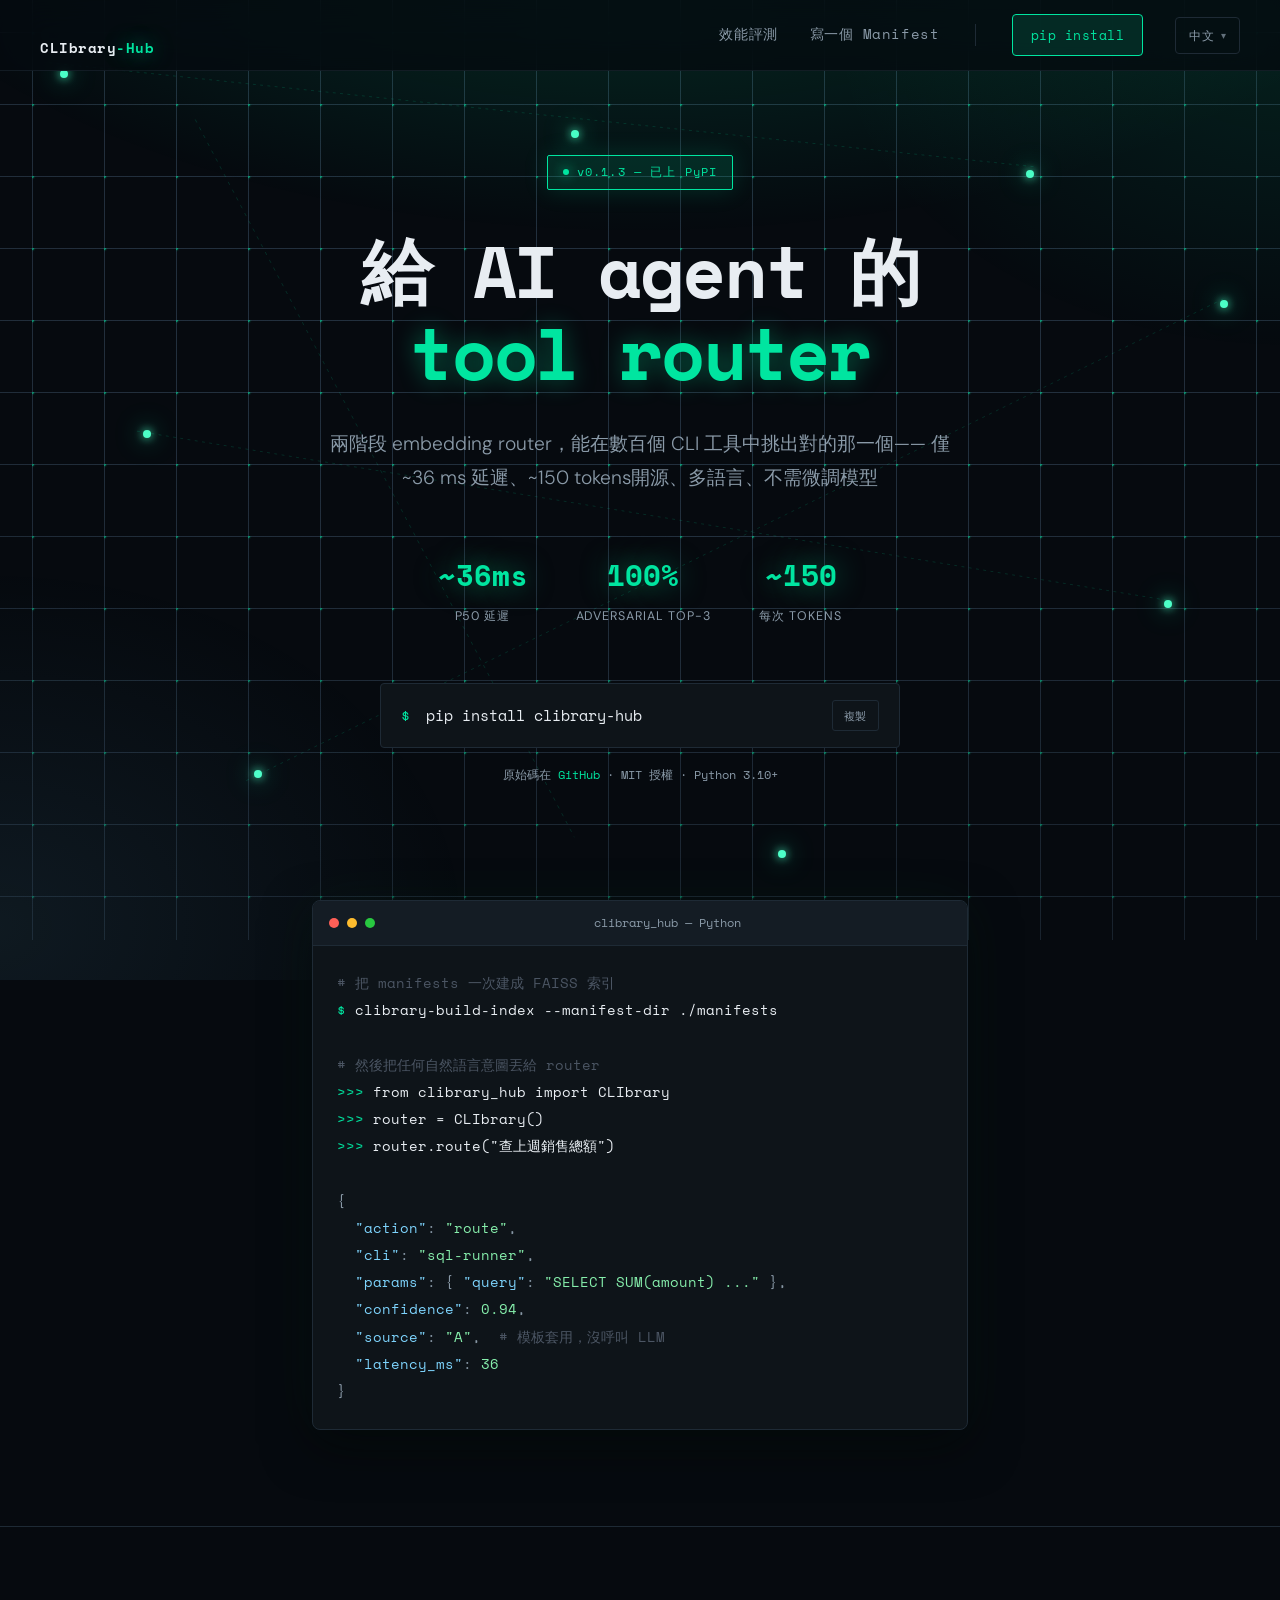
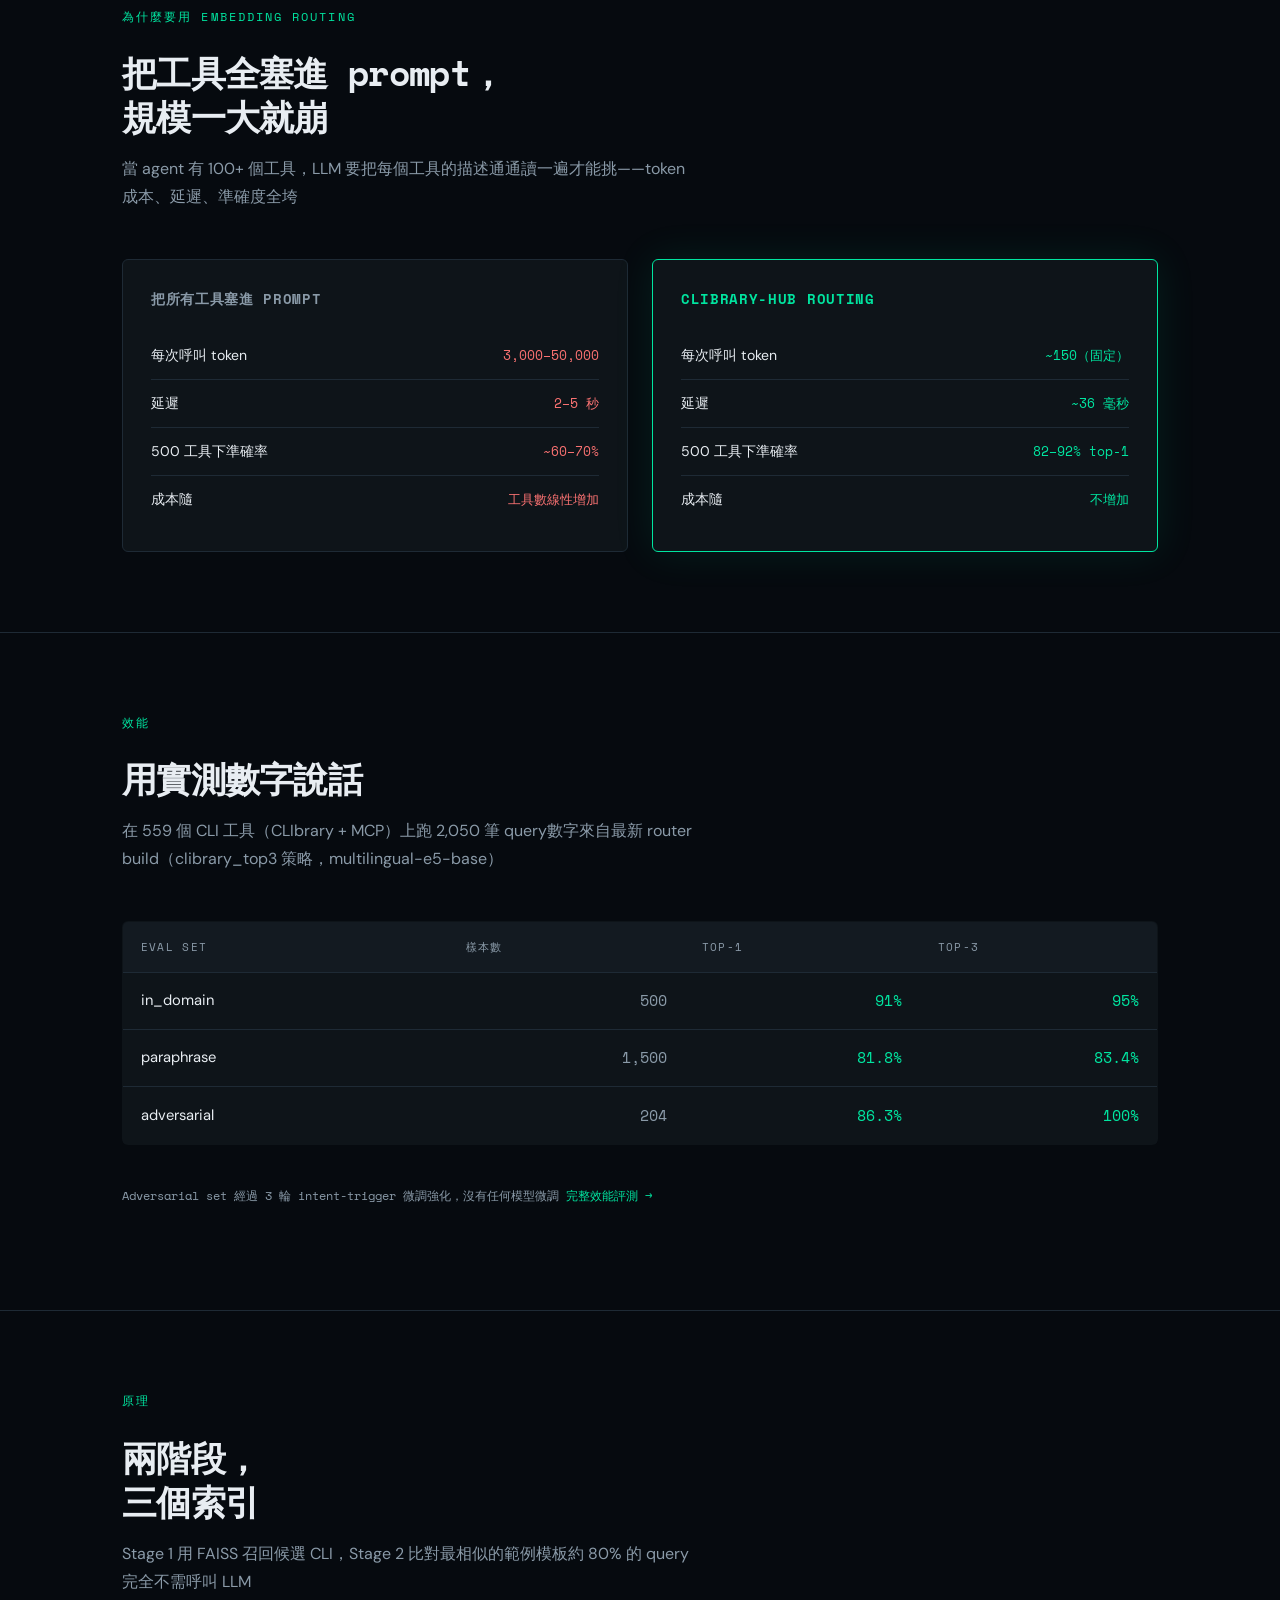
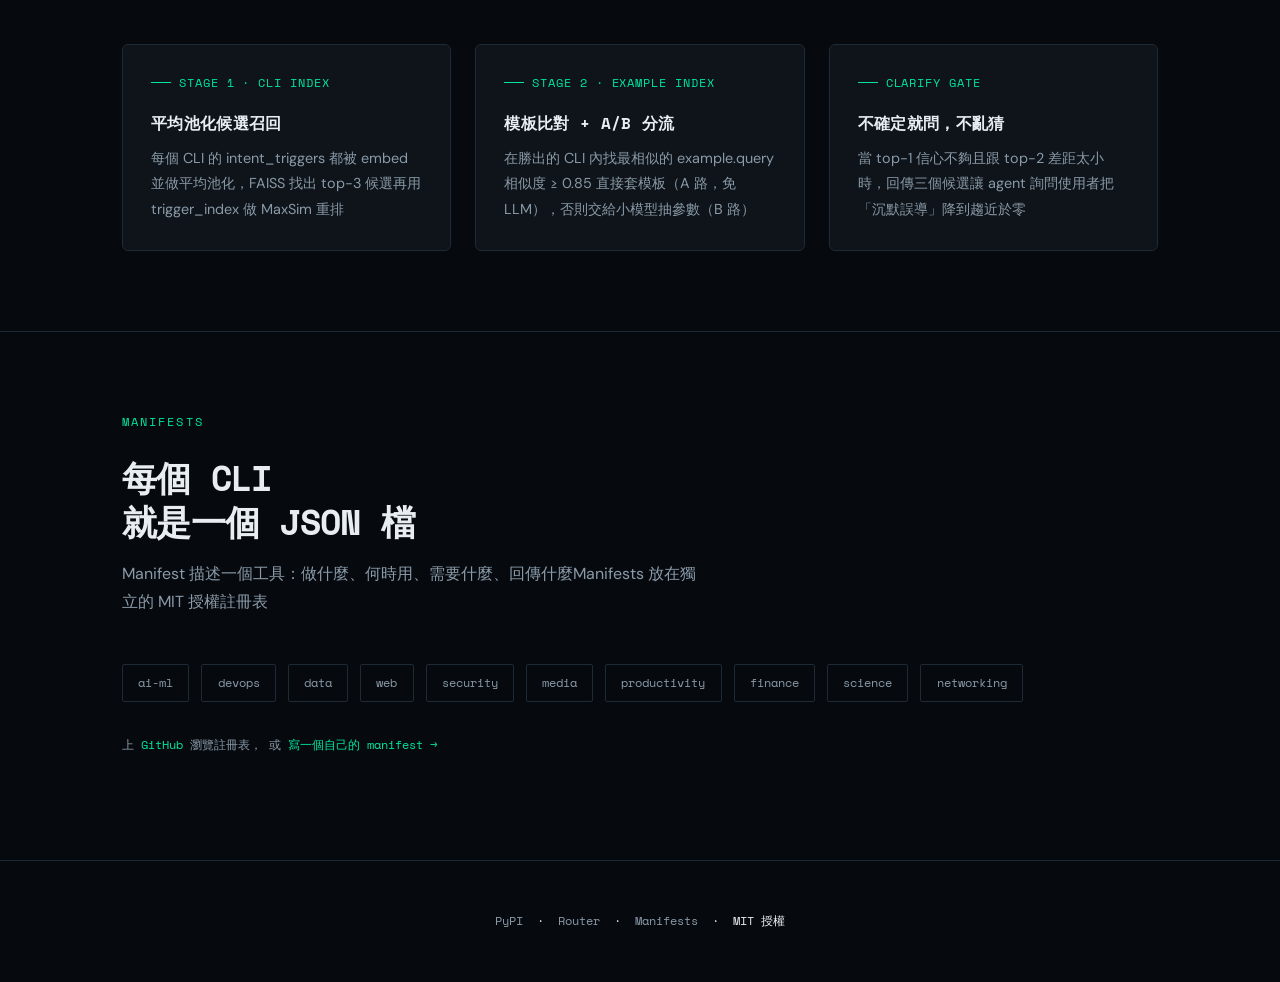
==== zh/index.html @ 1a2e229f "redesign: nav layout — bigger logo (3rem), divider before pip install - Logo: 2.4rem → 3rem (+25% pe" ====
<!DOCTYPE html>
<html lang="zh-Hant">
<head>
<meta charset="UTF-8">
<meta name="viewport" content="width=device-width, initial-scale=1.0">
<title>CLIbrary-Hub — 給 AI Agent 的 tool router</title>
<meta name="description" content="開源的兩階段 CLI router，給 AI agent 用延遲 ~36ms，僅消耗 ~150 tokens，支援多語言pip install clibrary-hub">
<link rel="preconnect" href="https://fonts.googleapis.com">
<link href="https://fonts.googleapis.com/css2?family=Space+Mono:wght@400;700&family=DM+Sans:wght@300;400;500&display=swap" rel="stylesheet">
<link rel="stylesheet" href="/assets/style.css">
<script src="/assets/parallax.js" defer></script>
</head>
<body>

<svg class="bg-network" xmlns="http://www.w3.org/2000/svg" preserveAspectRatio="none" viewBox="0 0 1920 1080">
  <line class="conn"       x1="150"  y1="130" x2="1500" y2="240" />
  <line class="conn"       x1="270"  y1="520" x2="1690" y2="700" />
  <line class="conn"       x1="420"  y1="890" x2="1760" y2="380" />
  <line class="conn"       x1="350"  y1="190" x2="870"  y2="950" />
  <line class="conn-pulse" x1="150"  y1="130" x2="270"  y2="520" />
  <line class="conn-pulse" x1="270"  y1="520" x2="420"  y2="890" />
  <line class="conn-pulse" x1="1500" y1="240" x2="1690" y2="700" />
  <line class="conn-pulse" x1="1690" y1="700" x2="870"  y2="950" />
</svg>

<div class="bg-nodes">
  <span class="node"></span><span class="node"></span><span class="node"></span><span class="node"></span>
  <span class="node"></span><span class="node"></span><span class="node"></span><span class="node"></span>
</div>

<nav>
  <div class="logo"><a href="/zh/">CLIbrary<span>-Hub</span></a></div>
  <div class="nav-links">
    <a href="/zh/benchmark.html">效能評測</a>
    <a href="/zh/create.html">寫一個 Manifest</a>
    <span class="nav-divider"></span>
    <a href="https://pypi.org/project/clibrary-hub/" class="nav-cta">pip install</a>
    <div class="lang-switch" id="lang-switch">
      <button class="lang-trigger" onclick="toggleLang(event)">中文 <span class="caret">▾</span></button>
      <div class="lang-menu">
        <a href="/">English</a>
        <a href="/zh/" class="current">繁體中文</a>
      </div>
    </div>
  </div>
</nav>

<div class="hero">
  <div class="badge">v0.1.3 — 已上 PyPI</div>

  <h1>給 AI agent 的<br><span>tool router</span></h1>

  <p class="hero-sub">
    兩階段 embedding router，能在數百個 CLI 工具中挑出對的那一個——
    僅 ~36 ms 延遲、~150 tokens開源、多語言、不需微調模型
  </p>

  <div class="stats-row">
    <div class="stat"><span class="stat-num">~36ms</span><span class="stat-label">P50 延遲</span></div>
    <div class="stat"><span class="stat-num">100%</span><span class="stat-label">ADVERSARIAL TOP-3</span></div>
    <div class="stat"><span class="stat-num">~150</span><span class="stat-label">每次 TOKENS</span></div>
  </div>

  <div class="install-box">
    <div class="install-cmd">
      <span class="prompt">$</span>
      <span class="cmd" id="install-cmd-text">pip install clibrary-hub</span>
      <button class="copy-btn" onclick="copyInstall()" id="copy-btn">複製</button>
    </div>
    <p class="install-note">
      原始碼在
      <a href="https://github.com/clibrary-hub/CLIbrary">GitHub</a>
      · MIT 授權 · Python 3.10+
    </p>
  </div>
</div>

<div class="terminal-wrap" id="how">
  <div class="terminal">
    <div class="terminal-bar">
      <div class="dot dot-r"></div>
      <div class="dot dot-y"></div>
      <div class="dot dot-g"></div>
      <span class="terminal-title">clibrary_hub — Python</span>
    </div>
    <div class="terminal-body">
      <div><span class="line-comment"># 把 manifests 一次建成 FAISS 索引</span></div>
      <div><span class="line-prompt">$ </span><span class="line-cmd">clibrary-build-index --manifest-dir ./manifests</span></div>
      <br>
      <div><span class="line-comment"># 然後把任何自然語言意圖丟給 router</span></div>
      <div><span class="line-prompt">&gt;&gt;&gt; </span><span class="line-cmd">from clibrary_hub import CLIbrary</span></div>
      <div><span class="line-prompt">&gt;&gt;&gt; </span><span class="line-cmd">router = CLIbrary()</span></div>
      <div><span class="line-prompt">&gt;&gt;&gt; </span><span class="line-cmd">router.route("查上週銷售總額")</span></div>
      <br>
      <div><span class="line-out">{</span></div>
      <div><span class="line-out">&nbsp;&nbsp;</span><span class="line-key">"action"</span><span class="line-out">: </span><span class="line-val">"route"</span><span class="line-out">,</span></div>
      <div><span class="line-out">&nbsp;&nbsp;</span><span class="line-key">"cli"</span><span class="line-out">: </span><span class="line-val">"sql-runner"</span><span class="line-out">,</span></div>
      <div><span class="line-out">&nbsp;&nbsp;</span><span class="line-key">"params"</span><span class="line-out">: { </span><span class="line-key">"query"</span><span class="line-out">: </span><span class="line-val">"SELECT SUM(amount) ..."</span><span class="line-out"> },</span></div>
      <div><span class="line-out">&nbsp;&nbsp;</span><span class="line-key">"confidence"</span><span class="line-out">: </span><span class="line-val">0.94</span><span class="line-out">,</span></div>
      <div><span class="line-out">&nbsp;&nbsp;</span><span class="line-key">"source"</span><span class="line-out">: </span><span class="line-val">"A"</span><span class="line-out">,&nbsp;&nbsp;</span><span class="line-comment"># 模板套用，沒呼叫 LLM</span></div>
      <div><span class="line-out">&nbsp;&nbsp;</span><span class="line-key">"latency_ms"</span><span class="line-out">: </span><span class="line-val">36</span></div>
      <div><span class="line-out">}</span></div>
    </div>
  </div>
</div>

<hr class="divider">

<section class="block">
  <p class="section-label">為什麼要用 EMBEDDING ROUTING</p>
  <h2 class="section-title">把工具全塞進 prompt，<br>規模一大就崩</h2>
  <p class="section-sub">當 agent 有 100+ 個工具，LLM 要把每個工具的描述通通讀一遍才能挑——token 成本、延遲、準確度全垮</p>

  <div class="compare">
    <div class="compare-card">
      <h3>把所有工具塞進 PROMPT</h3>
      <div class="compare-row"><span>每次呼叫 token</span><span class="bad">3,000–50,000</span></div>
      <div class="compare-row"><span>延遲</span><span class="bad">2–5 秒</span></div>
      <div class="compare-row"><span>500 工具下準確率</span><span class="bad">~60–70%</span></div>
      <div class="compare-row"><span>成本隨</span><span class="bad">工具數線性增加</span></div>
    </div>
    <div class="compare-card highlight">
      <h3>CLIBRARY-HUB ROUTING</h3>
      <div class="compare-row"><span>每次呼叫 token</span><span class="good">~150（固定）</span></div>
      <div class="compare-row"><span>延遲</span><span class="good">~36 毫秒</span></div>
      <div class="compare-row"><span>500 工具下準確率</span><span class="good">82–92% top-1</span></div>
      <div class="compare-row"><span>成本隨</span><span class="good">不增加</span></div>
    </div>
  </div>
</section>

<hr class="divider">

<section class="block">
  <p class="section-label">效能</p>
  <h2 class="section-title">用實測數字說話</h2>
  <p class="section-sub">在 559 個 CLI 工具（CLIbrary + MCP）上跑 2,050 筆 query數字來自最新 router build（clibrary_top3 策略，multilingual-e5-base）</p>

  <table>
    <thead>
      <tr><th>EVAL SET</th><th>樣本數</th><th class="num">TOP-1</th><th class="num">TOP-3</th></tr>
    </thead>
    <tbody>
      <tr><td>in_domain</td><td class="muted">500</td><td class="num">91%</td><td class="num">95%</td></tr>
      <tr><td>paraphrase</td><td class="muted">1,500</td><td class="num">81.8%</td><td class="num">83.4%</td></tr>
      <tr><td>adversarial</td><td class="muted">204</td><td class="num">86.3%</td><td class="num">100%</td></tr>
    </tbody>
  </table>
  <p class="install-note" style="text-align:left; margin-top:1.5rem;">
    Adversarial set 經過 3 輪 intent-trigger 微調強化，沒有任何模型微調
    <a href="/zh/benchmark.html">完整效能評測 →</a>
  </p>
</section>

<hr class="divider">

<section class="block">
  <p class="section-label">原理</p>
  <h2 class="section-title">兩階段，<br>三個索引</h2>
  <p class="section-sub">Stage 1 用 FAISS 召回候選 CLI，Stage 2 比對最相似的範例模板約 80% 的 query 完全不需呼叫 LLM</p>

  <div class="cards">
    <div class="card">
      <div class="card-icon">STAGE 1 · CLI INDEX</div>
      <h3>平均池化候選召回</h3>
      <p>每個 CLI 的 intent_triggers 都被 embed 並做平均池化，FAISS 找出 top-3 候選再用 trigger_index 做 MaxSim 重排</p>
    </div>
    <div class="card">
      <div class="card-icon">STAGE 2 · EXAMPLE INDEX</div>
      <h3>模板比對 + A/B 分流</h3>
      <p>在勝出的 CLI 內找最相似的 example.query相似度 ≥ 0.85 直接套模板（A 路，免 LLM），否則交給小模型抽參數（B 路）</p>
    </div>
    <div class="card">
      <div class="card-icon">CLARIFY GATE</div>
      <h3>不確定就問，不亂猜</h3>
      <p>當 top-1 信心不夠且跟 top-2 差距太小時，回傳三個候選讓 agent 詢問使用者把「沉默誤導」降到趨近於零</p>
    </div>
  </div>
</section>

<hr class="divider">

<section class="block">
  <p class="section-label">MANIFESTS</p>
  <h2 class="section-title">每個 CLI<br>就是一個 JSON 檔</h2>
  <p class="section-sub">Manifest 描述一個工具：做什麼、何時用、需要什麼、回傳什麼Manifests 放在獨立的 MIT 授權註冊表</p>

  <div class="categories">
    <div class="cat">ai-ml</div>
    <div class="cat">devops</div>
    <div class="cat">data</div>
    <div class="cat">web</div>
    <div class="cat">security</div>
    <div class="cat">media</div>
    <div class="cat">productivity</div>
    <div class="cat">finance</div>
    <div class="cat">science</div>
    <div class="cat">networking</div>
  </div>

  <p class="install-note" style="text-align:left; margin-top:2rem;">
    上 <a href="https://github.com/clibrary-hub/manifests">GitHub</a> 瀏覽註冊表，
    或 <a href="/zh/create.html">寫一個自己的 manifest →</a>
  </p>
</section>

<footer>
  <p>
    <a href="https://pypi.org/project/clibrary-hub/">PyPI</a>
    &nbsp;·&nbsp;
    <a href="https://github.com/clibrary-hub/CLIbrary">Router</a>
    &nbsp;·&nbsp;
    <a href="https://github.com/clibrary-hub/manifests">Manifests</a>
    &nbsp;·&nbsp;
    MIT 授權
  </p>
</footer>

<script>
  function copyInstall() {
    const text = document.getElementById('install-cmd-text').textContent;
    const btn = document.getElementById('copy-btn');
    navigator.clipboard.writeText(text).then(() => {
      btn.textContent = '已複製';
      btn.style.color = '#00e5a0';
      btn.style.borderColor = '#00e5a0';
      setTimeout(() => {
        btn.textContent = '複製';
        btn.style.color = '';
        btn.style.borderColor = '';
      }, 1500);
    });
  }
  function toggleLang(e) {
    e.stopPropagation();
    document.getElementById('lang-switch').classList.toggle('open');
  }
  document.addEventListener('click', () => {
    document.getElementById('lang-switch').classList.remove('open');
  });
</script>

</body>
</html>
---- assets/style.css ----
/* CLIbrary-Hub — shared styles */

*, *::before, *::after { box-sizing: border-box; margin: 0; padding: 0; }

:root {
  --bg: #060a0f;
  --surface: #0e1419;
  --surface-2: #131a21;
  --border: #1e2a35;
  --accent: #00e5a0;
  --accent-bright: #4dffc8;
  --accent-dim: #00e5a020;
  --accent-soft: #00e5a008;
  --text: #e8edf2;
  --muted: #8a9aa8;
  --mono: 'Space Mono', monospace;
  --sans: 'DM Sans', sans-serif;
}

html { scroll-behavior: smooth; }

body {
  background: var(--bg);
  color: var(--text);
  font-family: var(--sans);
  font-size: 16px;
  line-height: 1.75;
  min-height: 100vh;
  position: relative;
  overflow-x: hidden;
}

/* ============================================================
   Agent-routing background — high-contrast tech feel
   ============================================================ */

/* Parallax tracking — JS updates these CSS vars on mousemove */
:root {
  --mx: 0px;     /* mouse offset from center, X */
  --my: 0px;     /* mouse offset from center, Y */
}

/* Layer 1: visible grid + bright dots at intersections */
body::before {
  content: '';
  position: fixed;
  inset: -40px;  /* extra room for parallax movement */
  background:
    /* dots at every intersection — visible, slight glow */
    radial-gradient(circle at 0 0,
      rgba(0, 229, 160, 0.55) 1.8px,
      rgba(0, 229, 160, 0.12) 2.5px,
      transparent 4px),
    /* grid lines — stronger than before */
    linear-gradient(rgba(40, 55, 70, 0.85) 1px, transparent 1px),
    linear-gradient(90deg, rgba(40, 55, 70, 0.85) 1px, transparent 1px);
  background-size:
    72px 72px,
    72px 72px,
    72px 72px;
  background-position: 0 0;
  pointer-events: none;
  z-index: 0;
  mask-image: radial-gradient(ellipse 120% 100% at 50% 30%, black 30%, rgba(0,0,0,0.7) 70%, rgba(0,0,0,0.4) 100%);
  -webkit-mask-image: radial-gradient(ellipse 120% 100% at 50% 30%, black 30%, rgba(0,0,0,0.7) 70%, rgba(0,0,0,0.4) 100%);
  transform: translate3d(calc(var(--mx) * 0.5), calc(var(--my) * 0.5), 0);
  transition: transform 0.6s cubic-bezier(0.2, 0.8, 0.2, 1);
  will-change: transform;
}

/* Layer 2: dramatic accent glows — moves opposite for depth */
body::after {
  content: '';
  position: fixed;
  inset: -80px;
  background:
    /* huge top center green glow */
    radial-gradient(ellipse 1400px 700px at 50% -10%,
      rgba(0, 229, 160, 0.22), transparent 60%),
    /* upper right corner glow */
    radial-gradient(ellipse 700px 500px at 95% 10%,
      rgba(0, 229, 160, 0.10), transparent 65%),
    /* bottom left cool glow */
    radial-gradient(ellipse 800px 600px at 5% 95%,
      rgba(125, 211, 252, 0.08), transparent 60%);
  pointer-events: none;
  z-index: 0;
  transform: translate3d(calc(var(--mx) * -0.25), calc(var(--my) * -0.25), 0);
  transition: transform 0.8s cubic-bezier(0.2, 0.8, 0.2, 1);
  will-change: transform;
}

/* SVG network overlay — animated routing lines + active nodes */
.bg-network {
  position: fixed;
  inset: -60px;
  pointer-events: none;
  z-index: 0;
  width: calc(100% + 120px);
  height: calc(100% + 120px);
  transform: translate3d(calc(var(--mx) * 0.8), calc(var(--my) * 0.8), 0);
  transition: transform 0.5s cubic-bezier(0.2, 0.8, 0.2, 1);
  will-change: transform;
}

/* Active "routing" nodes — bigger, brighter, parallax */
.bg-nodes {
  position: fixed;
  inset: -50px;
  pointer-events: none;
  z-index: 0;
  width: calc(100% + 100px);
  height: calc(100% + 100px);
  transform: translate3d(calc(var(--mx) * 1.2), calc(var(--my) * 1.2), 0);
  transition: transform 0.4s cubic-bezier(0.2, 0.8, 0.2, 1);
  will-change: transform;
}
.bg-nodes .node {
  position: absolute;
  width: 8px;
  height: 8px;
  background: var(--accent-bright);
  border-radius: 50%;
  box-shadow:
    0 0 10px var(--accent-bright),
    0 0 25px var(--accent),
    0 0 50px rgba(0, 229, 160, 0.4),
    0 0 80px rgba(0, 229, 160, 0.15);
  animation: nodePulse 4.5s ease-in-out infinite;
}
.bg-nodes .node::before {
  content: '';
  position: absolute;
  inset: -8px;
  border: 1px solid var(--accent);
  border-radius: 50%;
  opacity: 0;
  animation: nodeRing 4.5s ease-out infinite;
}
.bg-nodes .node:nth-child(1) { top: 12%; left: 8%;  animation-delay: 0s; }
.bg-nodes .node:nth-child(1)::before { animation-delay: 0s; }
.bg-nodes .node:nth-child(2) { top: 22%; left: 78%; animation-delay: 0.9s; }
.bg-nodes .node:nth-child(2)::before { animation-delay: 0.9s; }
.bg-nodes .node:nth-child(3) { top: 48%; left: 14%; animation-delay: 1.8s; }
.bg-nodes .node:nth-child(3)::before { animation-delay: 1.8s; }
.bg-nodes .node:nth-child(4) { top: 65%; left: 88%; animation-delay: 2.7s; }
.bg-nodes .node:nth-child(4)::before { animation-delay: 2.7s; }
.bg-nodes .node:nth-child(5) { top: 82%; left: 22%; animation-delay: 3.6s; }
.bg-nodes .node:nth-child(5)::before { animation-delay: 3.6s; }
.bg-nodes .node:nth-child(6) { top: 35%; left: 92%; animation-delay: 0.3s; }
.bg-nodes .node:nth-child(6)::before { animation-delay: 0.3s; }
.bg-nodes .node:nth-child(7) { top: 90%; left: 60%; animation-delay: 1.4s; }
.bg-nodes .node:nth-child(7)::before { animation-delay: 1.4s; }
.bg-nodes .node:nth-child(8) { top: 18%; left: 45%; animation-delay: 2.2s; }
.bg-nodes .node:nth-child(8)::before { animation-delay: 2.2s; }

@keyframes nodePulse {
  0%, 100% { opacity: 0.6; transform: scale(0.85); }
  50%      { opacity: 1;   transform: scale(1.4); }
}
@keyframes nodeRing {
  0%   { opacity: 0.7; transform: scale(0.5); }
  100% { opacity: 0;   transform: scale(3.5); }
}

/* SVG connecting lines pulse */
.bg-network .conn {
  stroke: var(--accent);
  stroke-width: 1;
  fill: none;
  opacity: 0.18;
  stroke-dasharray: 4 6;
  animation: dashFlow 8s linear infinite;
}
.bg-network .conn-pulse {
  stroke: var(--accent-bright);
  stroke-width: 1.5;
  fill: none;
  opacity: 0;
  animation: connPulse 5s ease-in-out infinite;
}
.bg-network .conn-pulse:nth-child(odd)  { animation-delay: 0s; }
.bg-network .conn-pulse:nth-child(even) { animation-delay: 2.5s; }

@keyframes dashFlow {
  to { stroke-dashoffset: -100; }
}
@keyframes connPulse {
  0%, 100% { opacity: 0; }
  20%      { opacity: 0.7; }
  40%      { opacity: 0.2; }
  60%      { opacity: 0; }
}

/* ============================================================
   Nav — minimal, logo-led
   ============================================================ */
nav {
  position: fixed;
  top: 0; left: 0; right: 0;
  z-index: 100;
  display: flex;
  align-items: center;
  justify-content: space-between;
  padding: 0.7rem 2.5rem;
  background: rgba(6, 10, 15, 0.78);
  backdrop-filter: blur(20px) saturate(160%);
  -webkit-backdrop-filter: blur(20px) saturate(160%);
  border-bottom: 1px solid rgba(30, 42, 53, 0.55);
}

.logo {
  font-family: var(--mono);
  font-size: 3rem;
  font-weight: 700;
  color: var(--text);
  letter-spacing: -0.04em;
  line-height: 1;
}
.logo a {
  color: inherit;
  text-decoration: none;
  transition: opacity 0.2s;
}
.logo a:hover { opacity: 0.85; }
.logo span {
  color: var(--accent);
  text-shadow: 0 0 20px rgba(0, 229, 160, 0.65);
}

.nav-links {
  display: flex;
  gap: 2rem;
  align-items: center;
}

nav a {
  font-family: var(--mono);
  font-size: 0.85rem;
  color: var(--muted);
  text-decoration: none;
  letter-spacing: 0.04em;
  transition: color 0.2s;
}
nav a:hover { color: var(--accent); }

.nav-divider {
  width: 1px;
  height: 22px;
  background: var(--border);
  margin: 0 0.25rem;
}

.nav-cta {
  background: var(--accent-dim);
  border: 1px solid var(--accent);
  color: var(--accent) !important;
  padding: 0.55rem 1.1rem;
  border-radius: 4px;
  font-size: 0.82rem;
}
.nav-cta:hover {
  background: rgba(0, 229, 160, 0.12);
  box-shadow: 0 0 18px rgba(0, 229, 160, 0.18);
}

.lang-active { color: var(--accent) !important; }

@media (max-width: 720px) {
  nav { padding: 0.55rem 1rem; }
  .logo { font-size: 1.6rem; }
  .nav-links { gap: 0.9rem; }
  .nav-divider { display: none; }
  nav a:not(.nav-cta):not(.lang-trigger) { display: none; }
}

/* Language dropdown */
.lang-switch {
  position: relative;
  display: inline-block;
}
.lang-trigger {
  background: transparent;
  border: 1px solid var(--border);
  color: var(--muted);
  font-family: var(--mono);
  font-size: 0.78rem;
  padding: 0.5rem 0.8rem;
  cursor: pointer;
  border-radius: 4px;
  letter-spacing: 0.05em;
  display: inline-flex;
  align-items: center;
  gap: 0.4rem;
  transition: all 0.15s;
}
.lang-trigger:hover {
  border-color: var(--accent);
  color: var(--accent);
}
.lang-trigger .caret {
  font-size: 0.6rem;
  opacity: 0.7;
  transition: transform 0.15s;
}
.lang-switch.open .lang-trigger .caret { transform: rotate(180deg); }
.lang-menu {
  position: absolute;
  top: calc(100% + 0.4rem);
  right: 0;
  min-width: 160px;
  background: var(--surface);
  border: 1px solid var(--border);
  border-radius: 6px;
  overflow: hidden;
  box-shadow: 0 8px 28px rgba(0, 0, 0, 0.6);
  opacity: 0;
  pointer-events: none;
  transform: translateY(-4px);
  transition: opacity 0.18s, transform 0.18s;
}
.lang-switch.open .lang-menu {
  opacity: 1;
  pointer-events: auto;
  transform: translateY(0);
}
.lang-menu a {
  display: block;
  padding: 0.7rem 1rem;
  color: var(--muted);
  font-size: 0.82rem;
  transition: all 0.15s;
  border-bottom: 1px solid var(--border);
}
.lang-menu a:last-child { border-bottom: none; }
.lang-menu a:hover {
  background: var(--accent-dim);
  color: var(--accent);
}
.lang-menu a.current {
  color: var(--accent);
  background: var(--accent-soft);
}

/* ============================================================
   Layout
   ============================================================ */
main {
  position: relative;
  z-index: 1;
  max-width: 720px;
  margin: 0 auto;
  padding: 9rem 2rem 6rem;
}
main.wide { max-width: 1100px; }

.hero-block {
  margin-bottom: 6rem;
  padding-bottom: 4rem;
  border-bottom: 1px solid var(--border);
}

.section-label {
  font-family: var(--mono);
  font-size: 0.72rem;
  color: var(--accent);
  letter-spacing: 0.18em;
  margin-bottom: 1.5rem;
  text-transform: uppercase;
}

/* ============================================================
   Typography
   ============================================================ */
h1 {
  font-family: var(--mono);
  font-size: clamp(2.2rem, 5vw, 3.2rem);
  font-weight: 700;
  line-height: 1.15;
  letter-spacing: -0.03em;
  margin-bottom: 2rem;
}
h1 span { color: var(--accent); text-shadow: 0 0 24px rgba(0, 229, 160, 0.4); }

.lead {
  color: var(--muted);
  font-size: 1.1rem;
  line-height: 1.75;
  max-width: 640px;
}

.step-section { margin-bottom: 6rem; }

h2 {
  font-family: var(--mono);
  font-size: 1.35rem;
  margin-bottom: 2rem;
  letter-spacing: -0.01em;
  line-height: 1.4;
  display: flex;
  flex-wrap: wrap;
  align-items: center;
  gap: 0.8rem;
}
h2 .num {
  font-size: 0.72rem;
  color: var(--accent);
  background: var(--accent-dim);
  border: 1px solid var(--accent);
  padding: 0.3rem 0.7rem;
  border-radius: 3px;
  letter-spacing: 0.12em;
  font-weight: 700;
}

h3 {
  font-family: var(--mono);
  font-size: 0.95rem;
  margin-top: 2.5rem;
  margin-bottom: 1rem;
  color: var(--text);
  letter-spacing: 0.02em;
}

p { margin-bottom: 1.5rem; color: var(--text); }

ul, ol { margin: 1rem 0 2rem 1.5rem; color: var(--text); }
ul li, ol li { margin-bottom: 0.9rem; line-height: 1.75; }

/* ============================================================
   Code
   ============================================================ */
pre {
  background: var(--surface);
  border: 1px solid var(--border);
  border-radius: 8px;
  padding: 1.5rem 1.75rem;
  margin: 2rem 0;
  overflow-x: auto;
  font-family: var(--mono);
  font-size: 0.84rem;
  line-height: 1.75;
}
pre code { background: none; border: none; padding: 0; color: var(--text); }
.k { color: #7dd3fc; }
.s { color: #86efac; }
.c { color: #6b7280; font-style: italic; }
.n { color: #fbbf24; }

code {
  font-family: var(--mono);
  font-size: 0.85rem;
  background: var(--surface);
  padding: 0.18rem 0.5rem;
  border-radius: 3px;
  border: 1px solid var(--border);
  color: #86efac;
}

/* ============================================================
   Tables
   ============================================================ */
table {
  width: 100%;
  border-collapse: collapse;
  font-size: 0.92rem;
  margin: 1.5rem 0 2.5rem;
  background: var(--surface);
  border: 1px solid var(--border);
  border-radius: 6px;
  overflow: hidden;
}
th, td { padding: 0.95rem 1.1rem; text-align: left; border-bottom: 1px solid var(--border); }
tr:last-child td { border-bottom: none; }
th {
  color: var(--muted);
  font-weight: normal;
  font-size: 0.7rem;
  letter-spacing: 0.12em;
  text-transform: uppercase;
  background: var(--surface-2);
  font-family: var(--mono);
}
td code { font-size: 0.78rem; }
td.num { color: var(--accent); text-align: right; font-family: var(--mono); }
td.muted { color: var(--muted); text-align: right; font-family: var(--mono); }
td.muted-l { color: var(--muted); }
tr.highlight td.num { color: var(--accent); font-weight: bold; }

/* ============================================================
   Callouts
   ============================================================ */
.callout {
  background: var(--accent-dim);
  border-left: 3px solid var(--accent);
  padding: 1.5rem 1.75rem;
  margin: 2.5rem 0;
  border-radius: 0 6px 6px 0;
  font-size: 0.95rem;
  line-height: 1.75;
}
.callout strong { color: var(--accent); }
.callout p:last-child { margin-bottom: 0; }

.warn {
  background: rgba(248, 113, 113, 0.06);
  border-left: 3px solid #f87171;
  padding: 1.5rem 1.75rem;
  margin: 2.5rem 0;
  border-radius: 0 6px 6px 0;
  font-size: 0.95rem;
  line-height: 1.75;
}
.warn strong { color: #f87171; }
.warn p:last-child { margin-bottom: 0; }

.check { color: var(--accent); font-weight: bold; margin-right: 0.4rem; }
.cross { color: #f87171; font-weight: bold; margin-right: 0.4rem; }

/* ============================================================
   Hero
   ============================================================ */
.hero {
  position: relative;
  z-index: 1;
  min-height: 100vh;
  display: flex;
  flex-direction: column;
  align-items: center;
  justify-content: center;
  text-align: center;
  padding: 9rem 2rem 5rem;
}

.badge {
  display: inline-flex;
  align-items: center;
  gap: 0.5rem;
  font-family: var(--mono);
  font-size: 0.72rem;
  color: var(--accent);
  border: 1px solid var(--accent);
  background: var(--accent-dim);
  padding: 0.4rem 0.9rem;
  border-radius: 2px;
  margin-bottom: 2.5rem;
  letter-spacing: 0.1em;
  opacity: 0;
  animation: fadeUp 0.6s 0.2s forwards;
  box-shadow: 0 0 24px rgba(0, 229, 160, 0.15);
}
.badge::before {
  content: '';
  width: 6px;
  height: 6px;
  background: var(--accent);
  border-radius: 50%;
  animation: pulse 2s infinite;
  box-shadow: 0 0 12px var(--accent);
}
@keyframes pulse {
  0%, 100% { opacity: 1; }
  50% { opacity: 0.3; }
}

.hero h1 {
  font-size: clamp(2.5rem, 6vw, 4.5rem);
  text-align: center;
  margin-bottom: 2rem;
  opacity: 0;
  animation: fadeUp 0.6s 0.4s forwards;
}

.hero-sub {
  font-size: clamp(1rem, 2vw, 1.2rem);
  color: var(--muted);
  max-width: 620px;
  font-weight: 300;
  margin-bottom: 3.5rem;
  text-align: center;
  opacity: 0;
  animation: fadeUp 0.6s 0.6s forwards;
}

.stats-row {
  display: flex;
  gap: 3rem;
  justify-content: center;
  margin-bottom: 3.5rem;
  flex-wrap: wrap;
  opacity: 0;
  animation: fadeUp 0.6s 0.7s forwards;
}
.stat { text-align: center; }
.stat-num {
  font-family: var(--mono);
  font-size: 1.8rem;
  font-weight: 700;
  color: var(--accent);
  display: block;
  text-shadow: 0 0 28px rgba(0, 229, 160, 0.5);
}
.stat-label {
  font-size: 0.78rem;
  color: var(--muted);
  letter-spacing: 0.08em;
  margin-top: 0.3rem;
  display: block;
}

.install-box {
  opacity: 0;
  animation: fadeUp 0.6s 0.8s forwards;
  width: 100%;
  max-width: 520px;
}
.install-cmd {
  background: var(--surface);
  border: 1px solid var(--border);
  border-radius: 4px;
  font-family: var(--mono);
  font-size: 0.95rem;
  padding: 1rem 1.25rem;
  color: var(--text);
  display: flex;
  align-items: center;
  justify-content: space-between;
  gap: 1rem;
  transition: border-color 0.2s, box-shadow 0.2s;
}
.install-cmd:hover {
  border-color: var(--accent);
  box-shadow: 0 0 32px rgba(0, 229, 160, 0.18);
}
.install-cmd .prompt { color: var(--accent); user-select: none; }
.install-cmd .cmd { flex: 1; text-align: left; }
.copy-btn {
  background: transparent;
  border: 1px solid var(--border);
  color: var(--muted);
  font-family: var(--mono);
  font-size: 0.7rem;
  padding: 0.35rem 0.7rem;
  border-radius: 3px;
  cursor: pointer;
  letter-spacing: 0.05em;
  transition: all 0.2s;
}
.copy-btn:hover { border-color: var(--accent); color: var(--accent); }
.install-note {
  font-size: 0.78rem;
  color: var(--muted);
  margin-top: 1rem;
  text-align: center;
  font-family: var(--mono);
}
.install-note a { color: var(--accent); text-decoration: none; }
.install-note a:hover { text-decoration: underline; }

@keyframes fadeUp {
  from { opacity: 0; transform: translateY(20px); }
  to { opacity: 1; transform: translateY(0); }
}

/* ============================================================
   Terminal
   ============================================================ */
.terminal-wrap {
  position: relative;
  z-index: 1;
  max-width: 720px;
  margin: 0 auto 6rem;
  padding: 0 2rem;
  opacity: 0;
  animation: fadeUp 0.6s 1s forwards;
}
.terminal {
  background: var(--surface);
  border: 1px solid var(--border);
  border-radius: 8px;
  overflow: hidden;
  font-family: var(--mono);
  font-size: 0.85rem;
  box-shadow: 0 16px 48px rgba(0, 0, 0, 0.5),
              0 0 60px rgba(0, 229, 160, 0.05);
}
.terminal-bar {
  background: #141c24;
  padding: 0.75rem 1rem;
  display: flex;
  align-items: center;
  gap: 0.5rem;
  border-bottom: 1px solid var(--border);
}
.dot { width: 10px; height: 10px; border-radius: 50%; }
.dot-r { background: #ff5f57; }
.dot-y { background: #febc2e; }
.dot-g { background: #28c840; }
.terminal-title {
  font-size: 0.72rem;
  color: var(--muted);
  margin-left: auto;
  margin-right: auto;
}
.terminal-body { padding: 1.5rem; line-height: 2; overflow-x: auto; }
.line-prompt { color: var(--accent); }
.line-cmd { color: var(--text); }
.line-out { color: var(--muted); }
.line-key { color: #7dd3fc; }
.line-val { color: #86efac; }
.line-comment { color: #4b5563; }

/* ============================================================
   Section blocks
   ============================================================ */
section.block {
  position: relative;
  z-index: 1;
  max-width: 1100px;
  margin: 0 auto;
  padding: 5rem 2rem;
}

.section-title {
  font-family: var(--mono);
  font-size: clamp(1.6rem, 3vw, 2.2rem);
  font-weight: 700;
  margin-bottom: 1rem;
  letter-spacing: -0.02em;
  line-height: 1.25;
}

.section-sub {
  color: var(--muted);
  max-width: 580px;
  margin-bottom: 3rem;
}

.cards {
  display: grid;
  grid-template-columns: repeat(auto-fit, minmax(280px, 1fr));
  gap: 1.5rem;
}
.card {
  background: var(--surface);
  border: 1px solid var(--border);
  border-radius: 6px;
  padding: 1.75rem;
  transition: all 0.2s;
}
.card:hover {
  border-color: var(--accent);
  transform: translateY(-2px);
  box-shadow: 0 8px 32px rgba(0, 229, 160, 0.08);
}
.card-icon {
  font-family: var(--mono);
  font-size: 0.72rem;
  color: var(--accent);
  letter-spacing: 0.08em;
  margin-bottom: 1rem;
  display: flex;
  align-items: center;
  gap: 0.5rem;
}
.card-icon::before {
  content: '';
  width: 20px;
  height: 1px;
  background: var(--accent);
}
.card h3 { font-family: var(--mono); font-size: 1rem; margin-bottom: 0.6rem; margin-top: 0; }
.card p { font-size: 0.9rem; color: var(--muted); margin-bottom: 0; }

/* ============================================================
   Compare
   ============================================================ */
.compare {
  display: grid;
  grid-template-columns: 1fr 1fr;
  gap: 1.5rem;
}
@media (max-width: 600px) { .compare { grid-template-columns: 1fr; } }

.compare-card {
  background: var(--surface);
  border: 1px solid var(--border);
  border-radius: 6px;
  padding: 1.75rem;
}
.compare-card.highlight {
  border-color: var(--accent);
  box-shadow: 0 0 40px rgba(0, 229, 160, 0.1);
}
.compare-card h3 {
  font-family: var(--mono);
  font-size: 0.85rem;
  margin: 0 0 1.25rem;
  color: var(--muted);
  letter-spacing: 0.05em;
}
.compare-card.highlight h3 { color: var(--accent); }

.compare-row {
  display: flex;
  justify-content: space-between;
  align-items: center;
  padding: 0.7rem 0;
  border-bottom: 1px solid var(--border);
  font-size: 0.88rem;
}
.compare-row:last-child { border-bottom: none; }
.compare-row span:last-child { font-family: var(--mono); font-size: 0.82rem; }
.good { color: var(--accent); }
.bad { color: #f87171; }

/* ============================================================
   Categories
   ============================================================ */
.categories {
  display: flex;
  flex-wrap: wrap;
  gap: 0.75rem;
  margin-top: 2rem;
}
.cat {
  font-family: var(--mono);
  font-size: 0.78rem;
  padding: 0.45rem 0.95rem;
  border: 1px solid var(--border);
  border-radius: 2px;
  color: var(--muted);
  transition: all 0.2s;
}
.cat:hover {
  border-color: var(--accent);
  color: var(--accent);
  background: var(--accent-dim);
}

.divider {
  border: none;
  border-top: 1px solid var(--border);
  margin: 0;
  position: relative;
  z-index: 1;
}

/* ============================================================
   Footer
   ============================================================ */
footer {
  position: relative;
  z-index: 1;
  border-top: 1px solid var(--border);
  padding: 3rem 2rem;
  text-align: center;
  font-family: var(--mono);
  font-size: 0.78rem;
  color: var(--muted);
}
footer a { color: var(--muted); text-decoration: none; transition: color 0.2s; }
footer a:hover { color: var(--accent); }
footer p { margin: 0; line-height: 2; }

/* ============================================================
   Responsive
   ============================================================ */
@media (max-width: 720px) {
  main { padding: 7rem 1.25rem 4rem; }
  .hero { padding: 7rem 1.25rem 4rem; }
  .stats-row { gap: 1.75rem; }
  .hero-block { margin-bottom: 4rem; padding-bottom: 2.5rem; }
  .step-section { margin-bottom: 4rem; }
  .nav-links { gap: 1rem; }
  .nav-links a:not(.nav-cta):not(.lang-trigger) { display: none; }
  .logo { font-size: 1.15rem; }
}
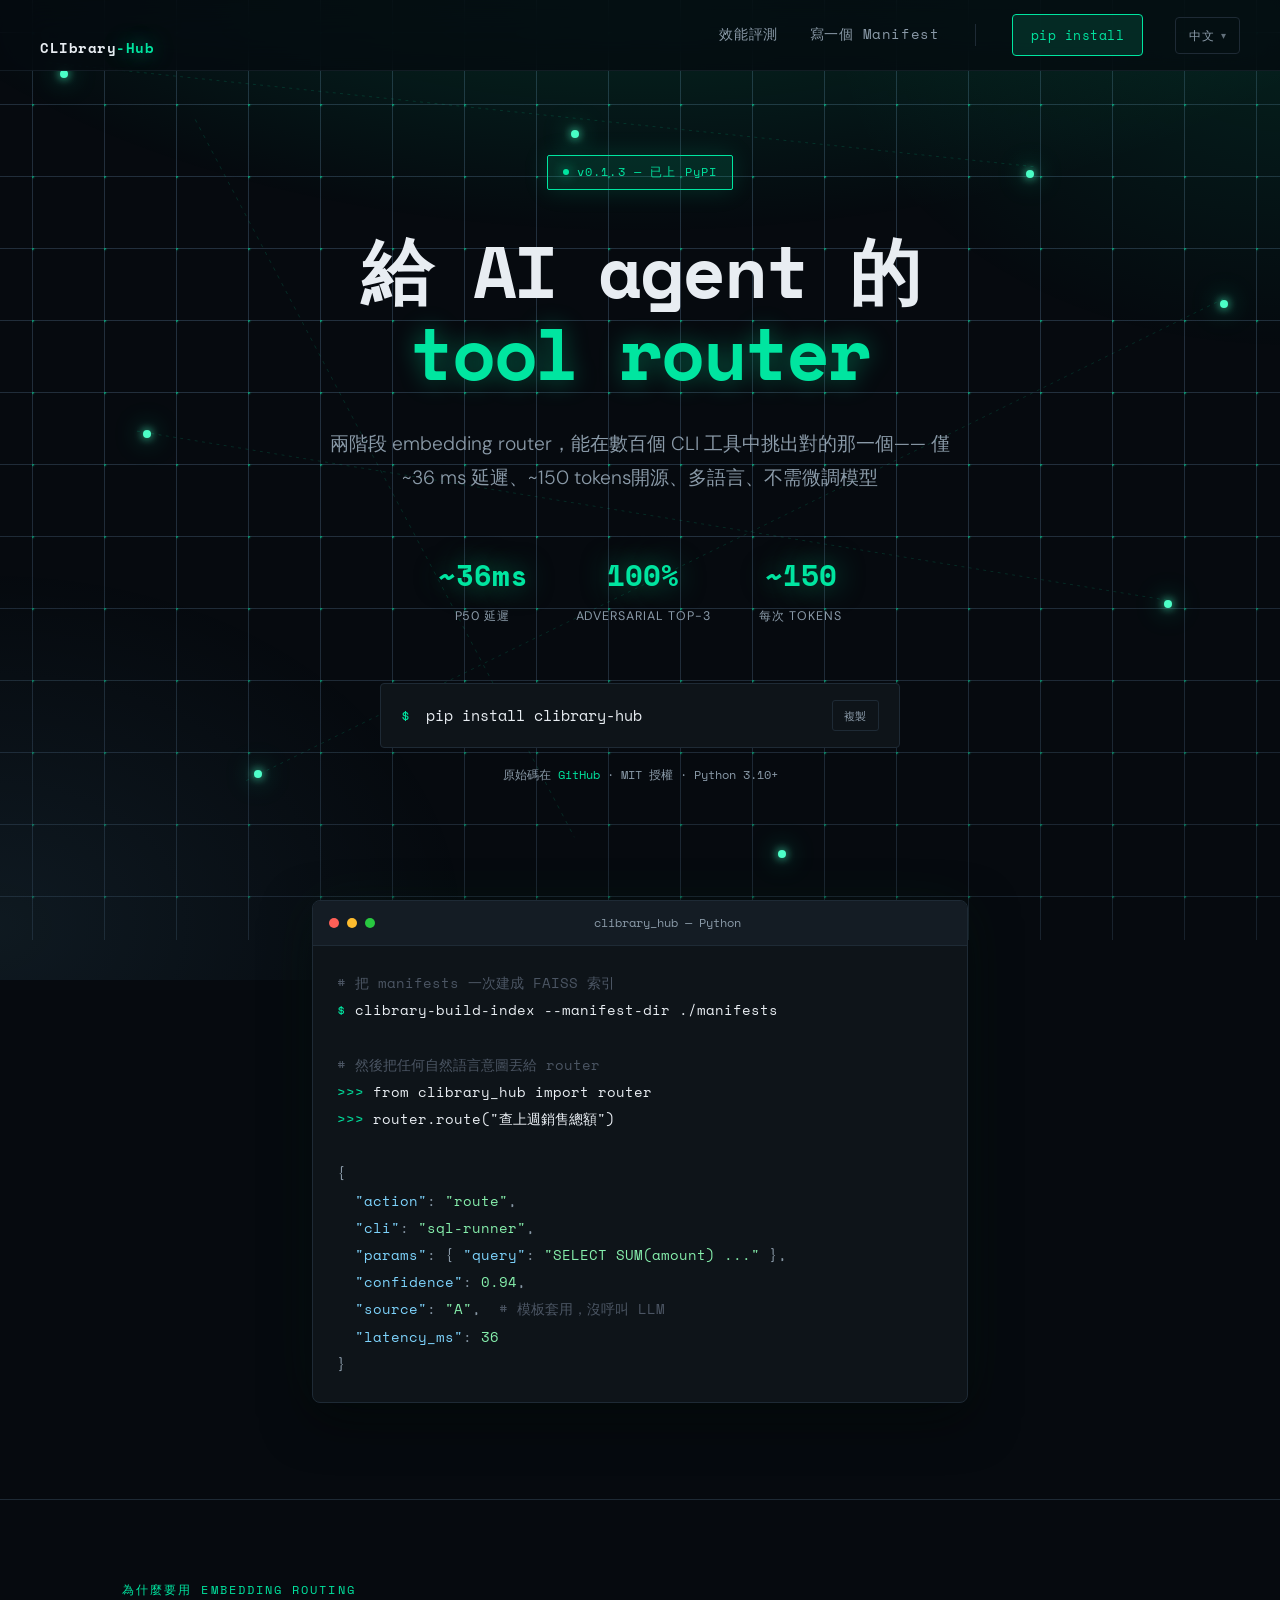
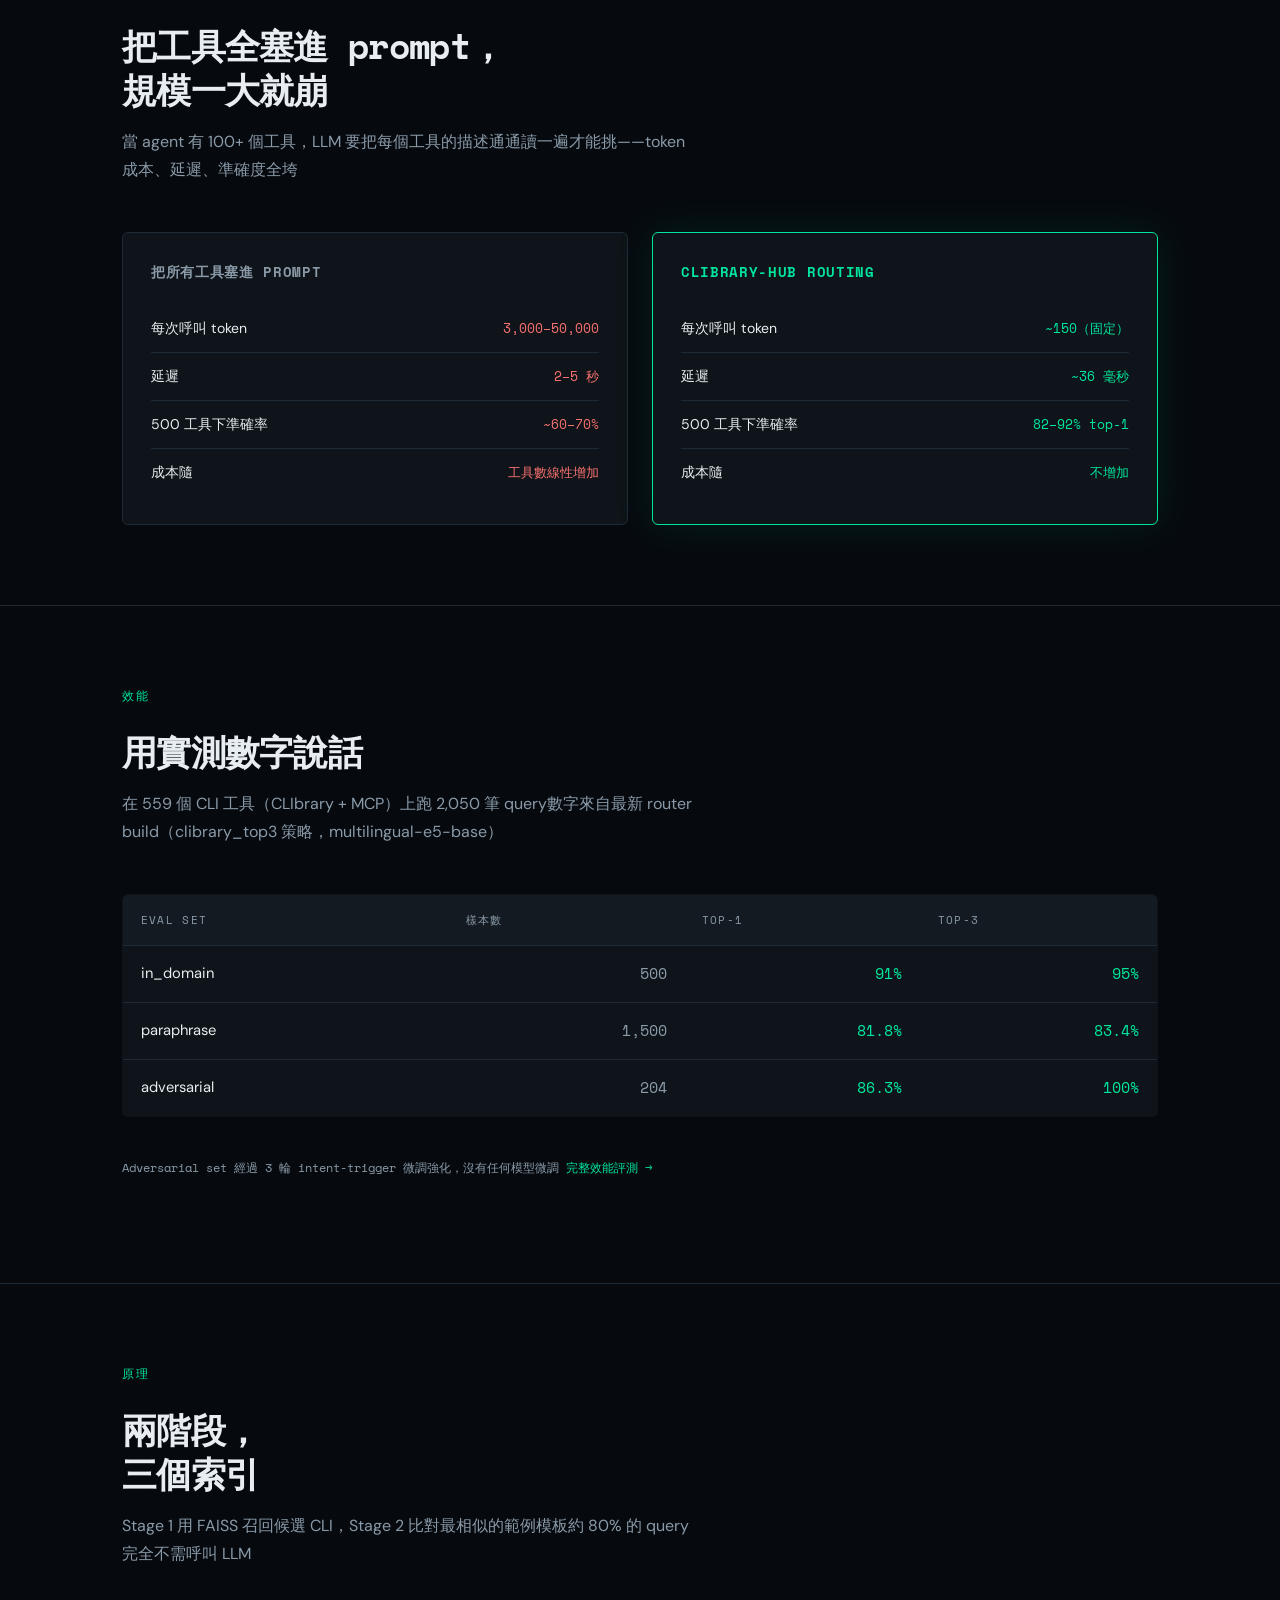
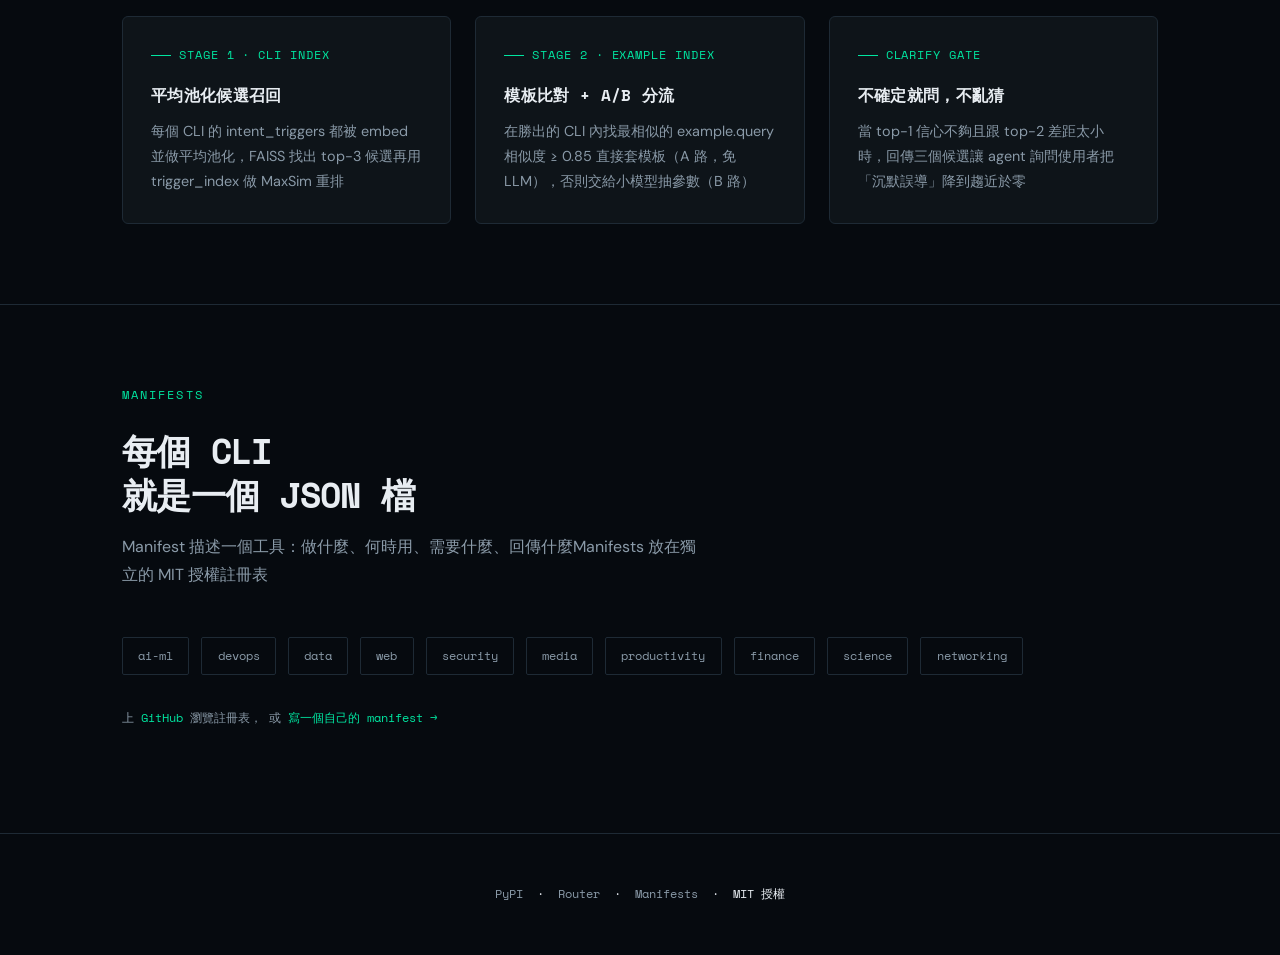
==== commit 5c7f121e: "docs: switch examples to 'from clibrary_hub import router' (matches 0.1.5)" ====
--- a/zh/index.html
+++ b/zh/index.html
@@ -88,8 +88,7 @@
       <div><span class="line-prompt">$ </span><span class="line-cmd">clibrary-build-index --manifest-dir ./manifests</span></div>
       <br>
       <div><span class="line-comment"># 然後把任何自然語言意圖丟給 router</span></div>
-      <div><span class="line-prompt">&gt;&gt;&gt; </span><span class="line-cmd">from clibrary_hub import CLIbrary</span></div>
-      <div><span class="line-prompt">&gt;&gt;&gt; </span><span class="line-cmd">router = CLIbrary()</span></div>
+      <div><span class="line-prompt">&gt;&gt;&gt; </span><span class="line-cmd">from clibrary_hub import router</span></div>
       <div><span class="line-prompt">&gt;&gt;&gt; </span><span class="line-cmd">router.route("查上週銷售總額")</span></div>
       <br>
       <div><span class="line-out">{</span></div>
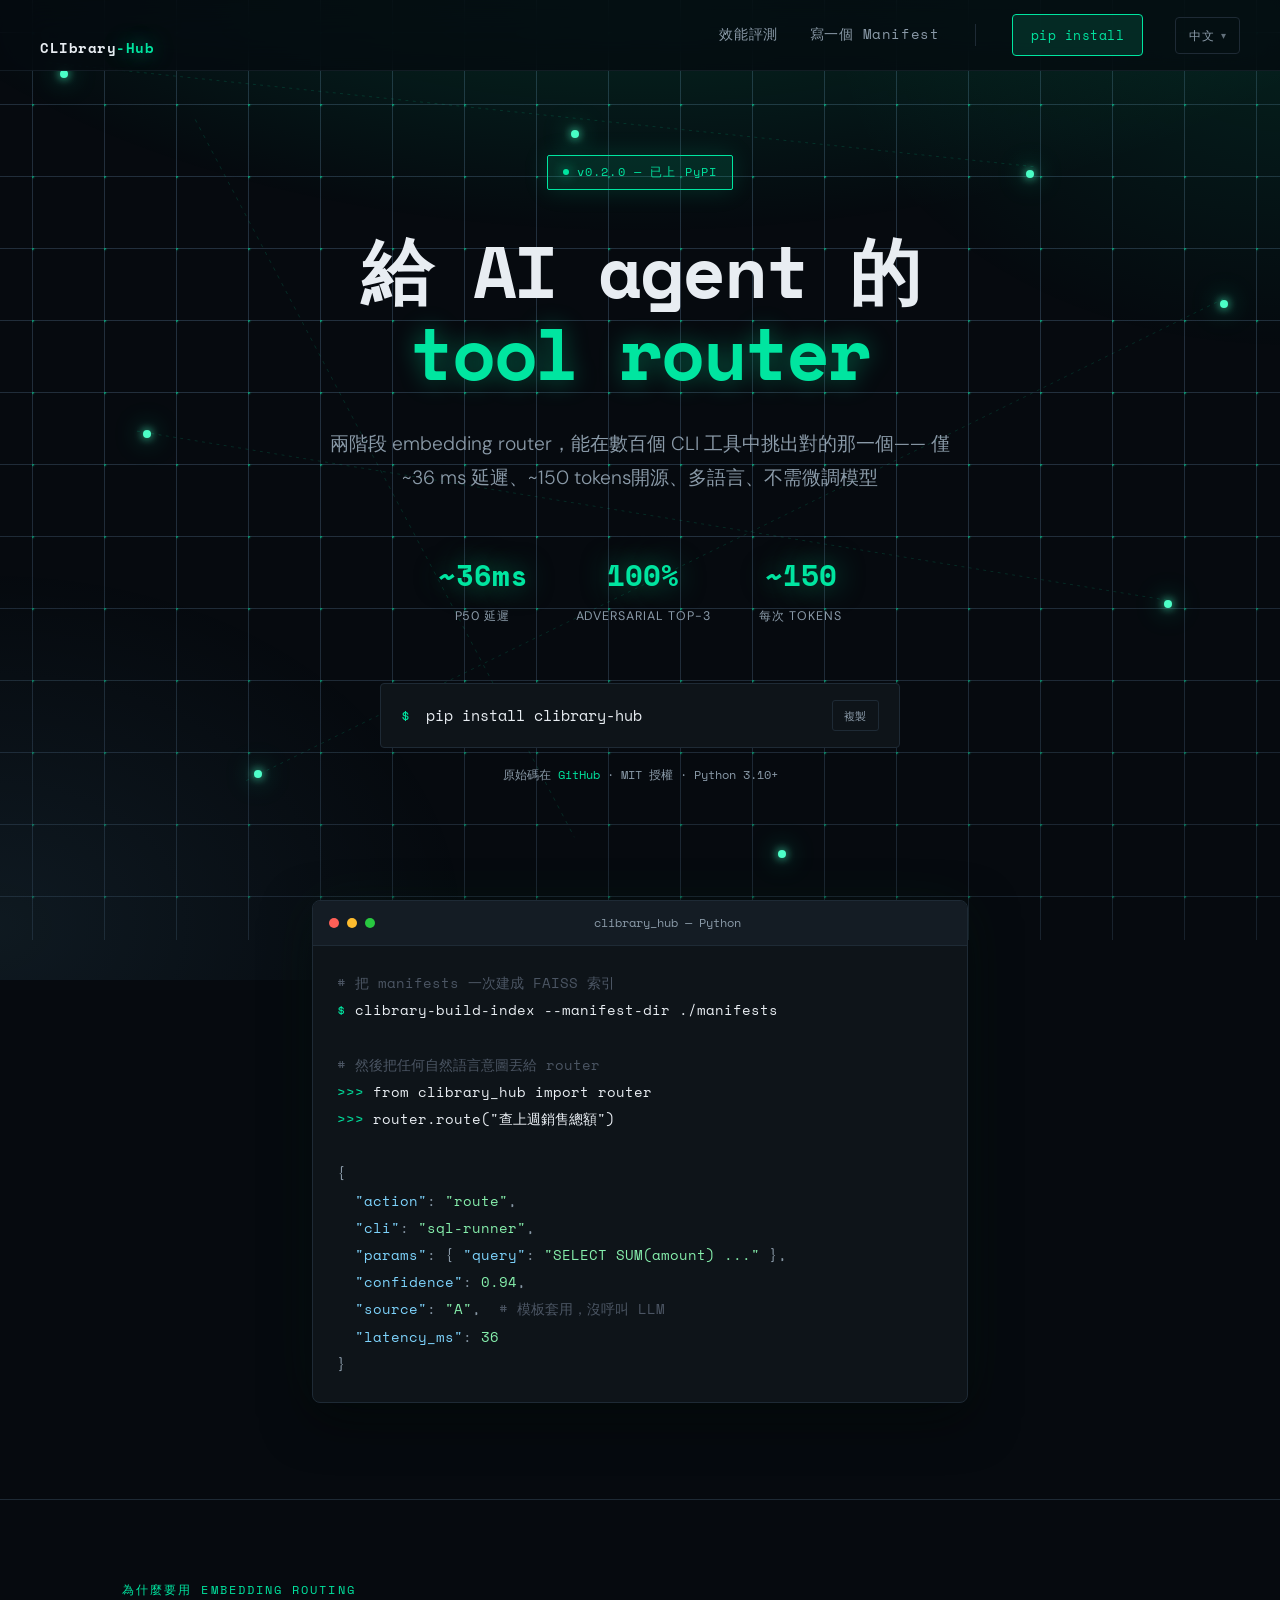
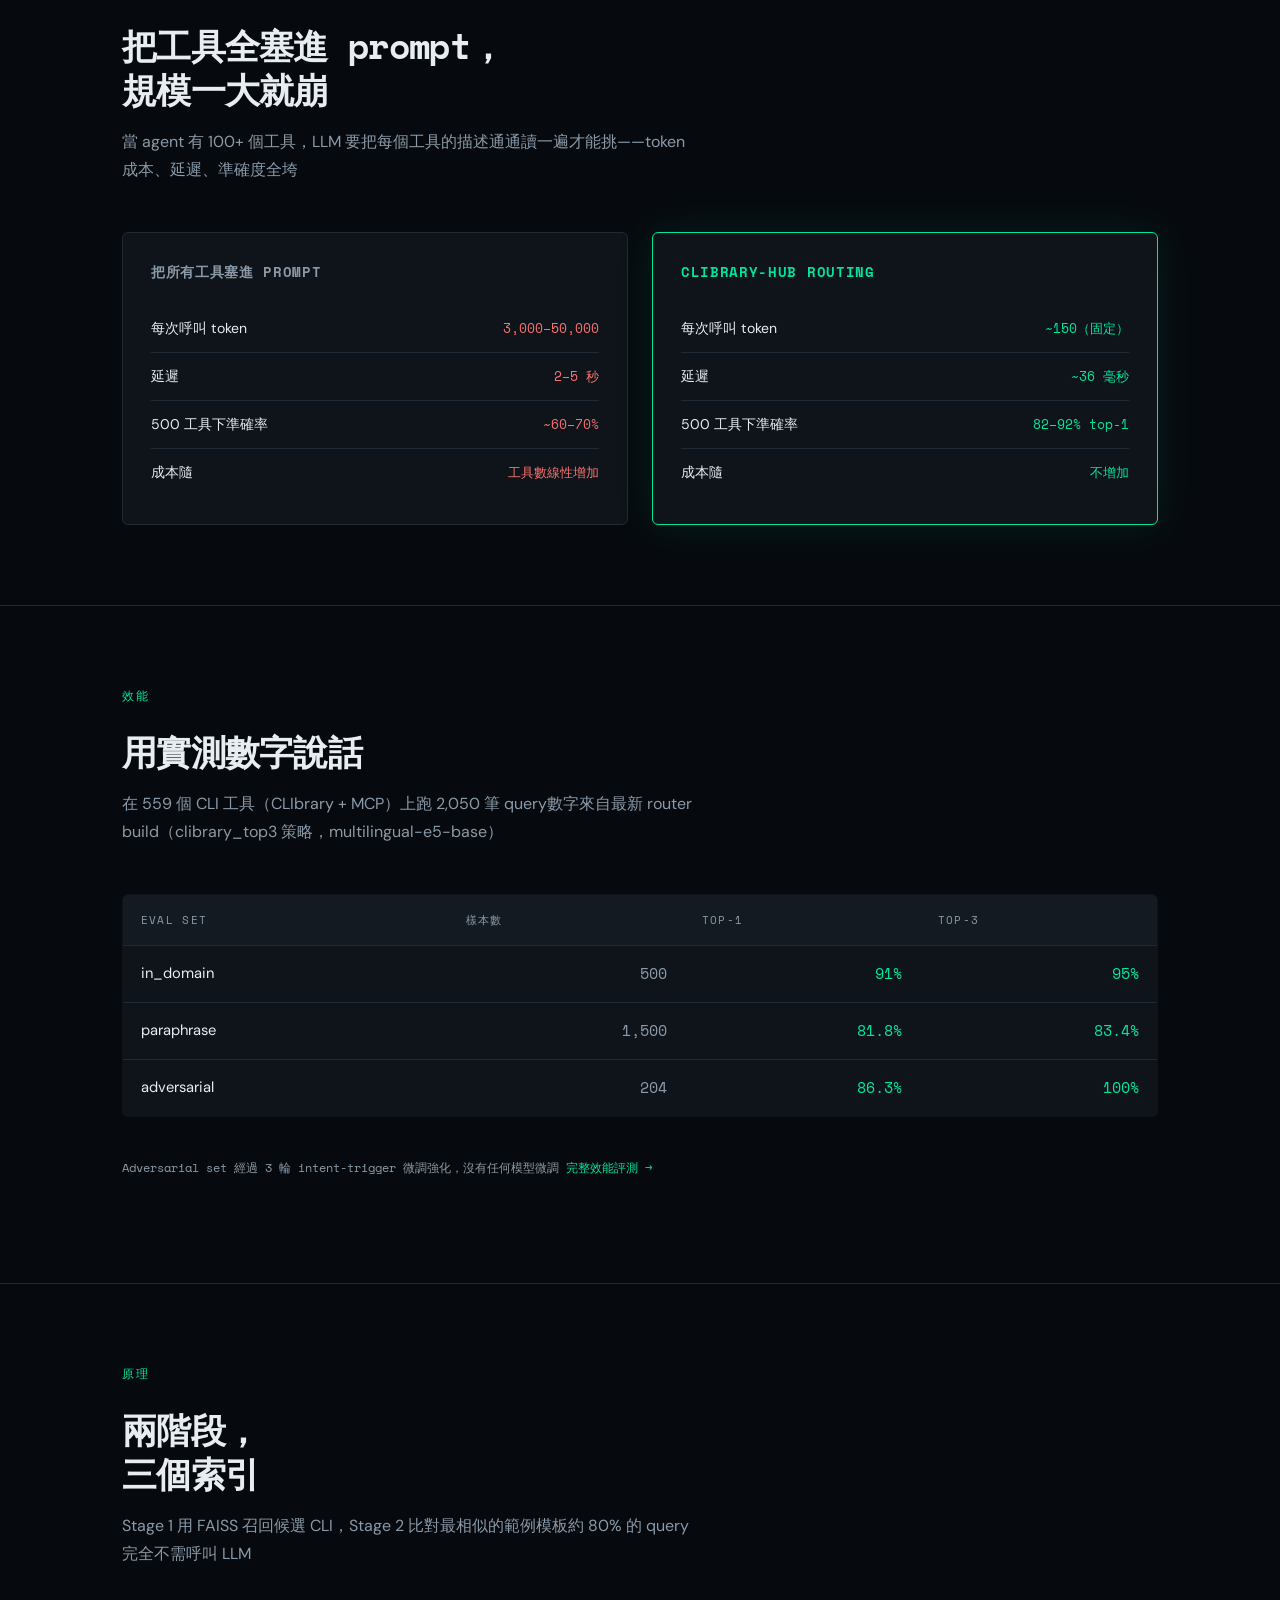
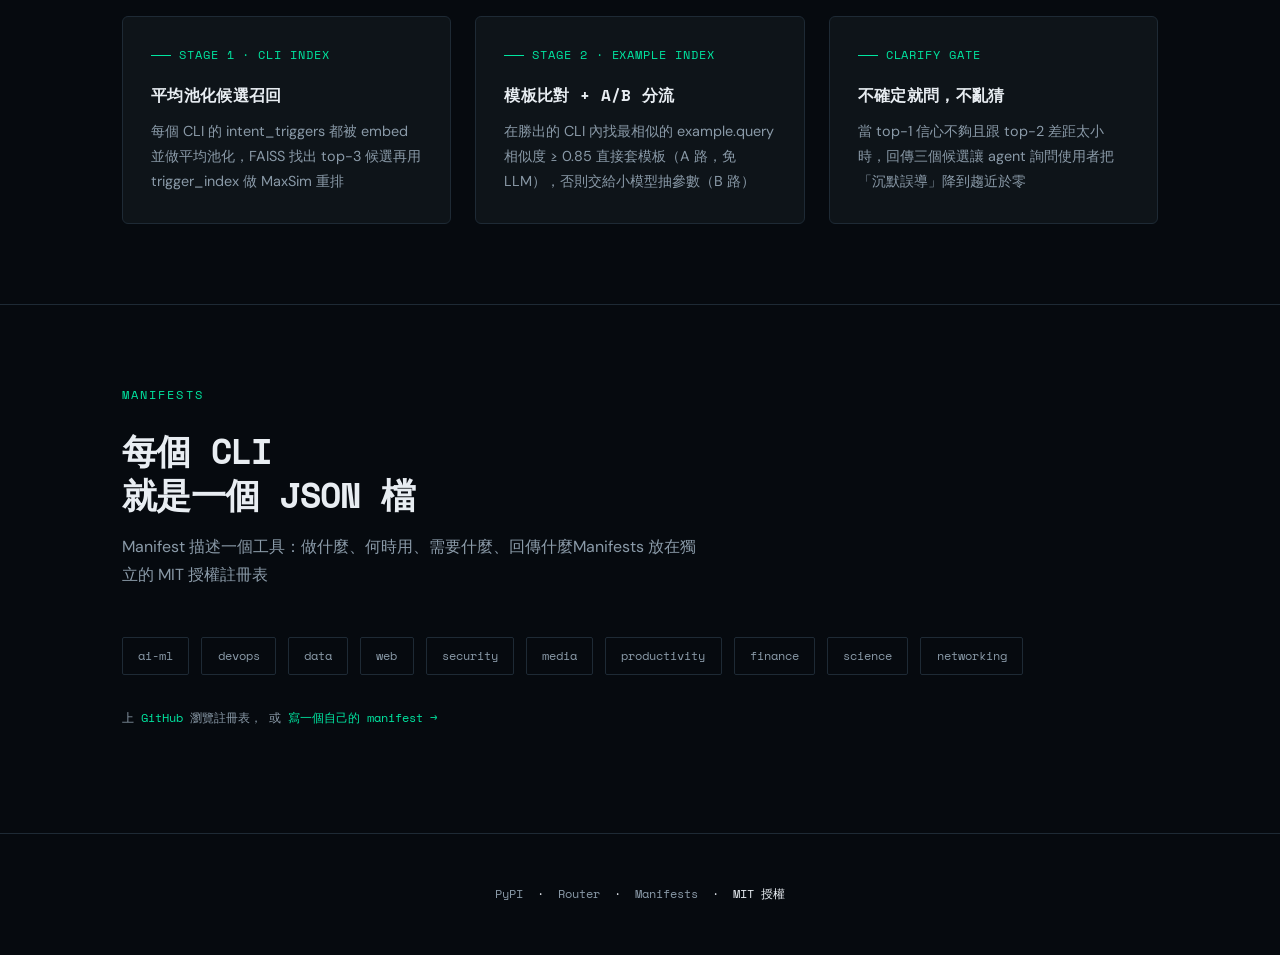
==== commit 50a3f90e: "docs: validator usage in step 06 + bump hero badge to v0.2.0 create.html (en + zh): - Step 06 'Valid" ====
--- a/zh/index.html
+++ b/zh/index.html
@@ -46,7 +46,7 @@
 </nav>
 
 <div class="hero">
-  <div class="badge">v0.1.3 — 已上 PyPI</div>
+  <div class="badge">v0.2.0 — 已上 PyPI</div>
 
   <h1>給 AI agent 的<br><span>tool router</span></h1>
 
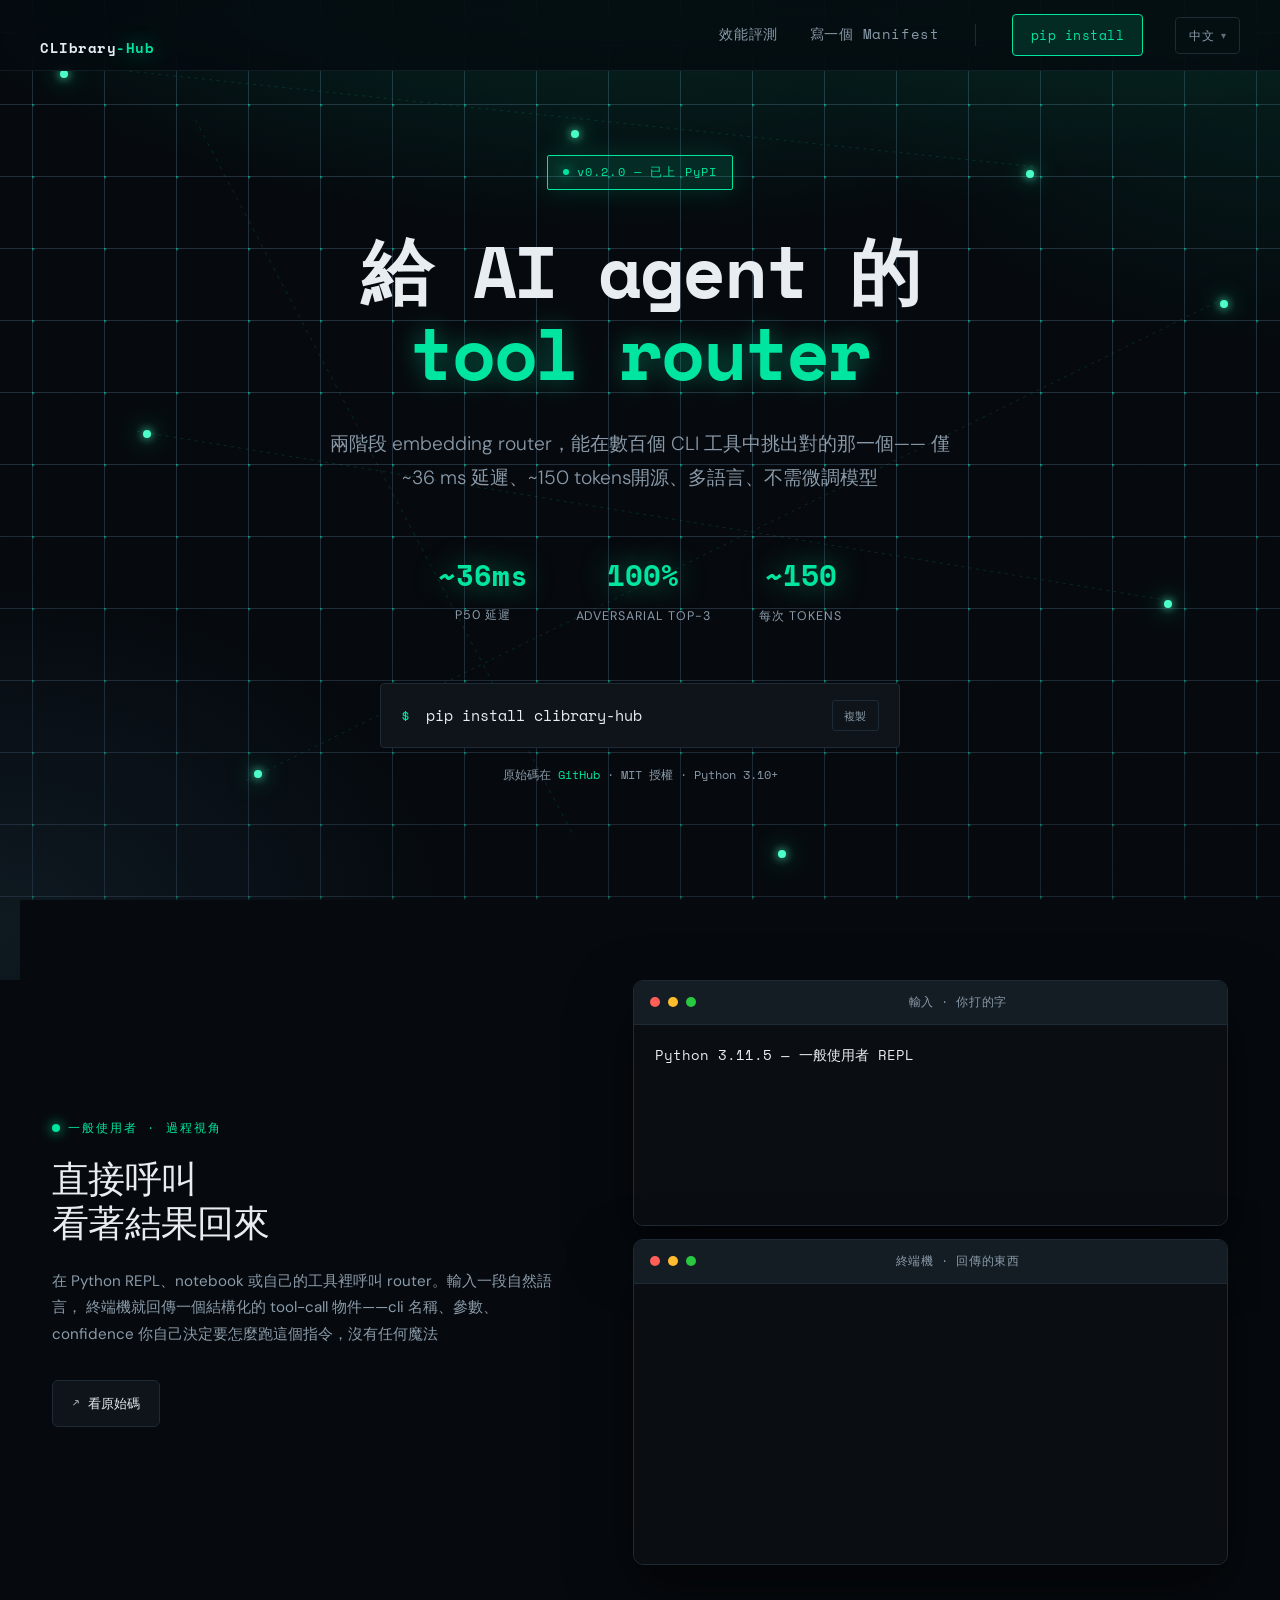
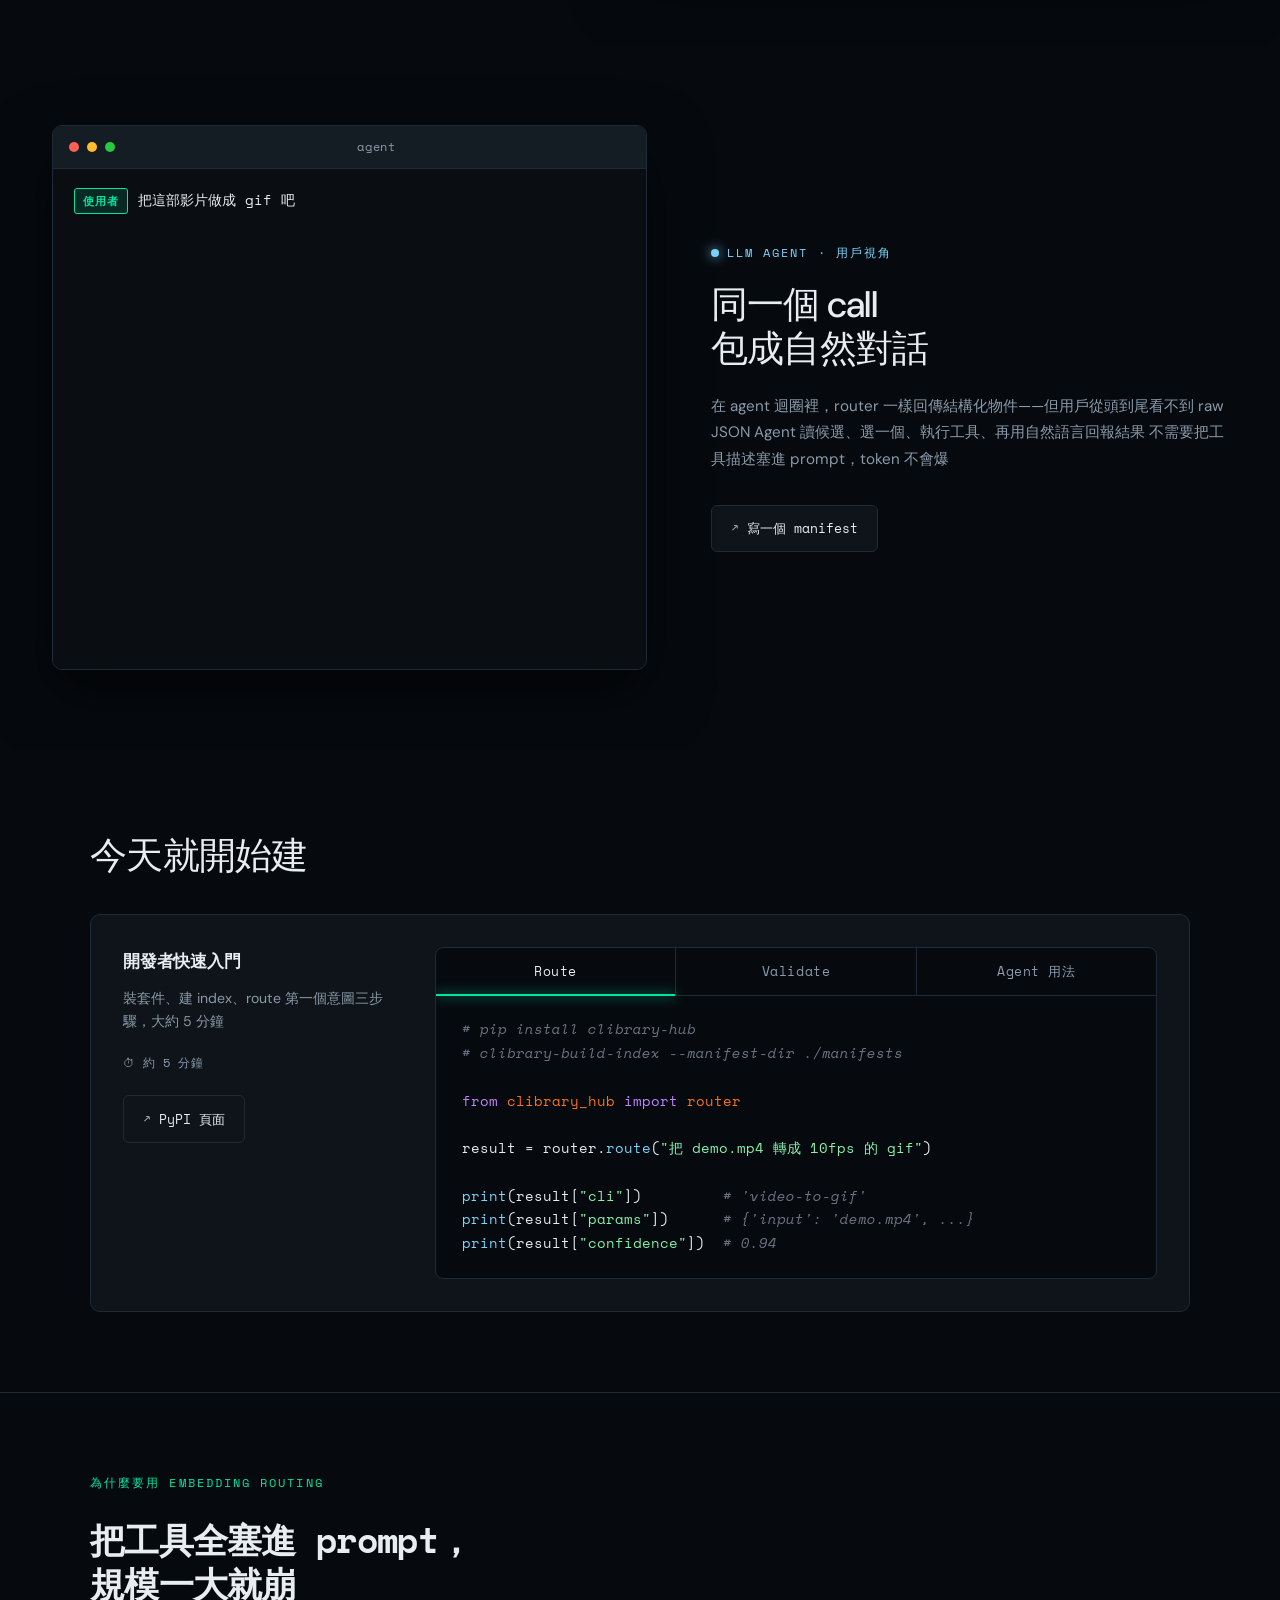
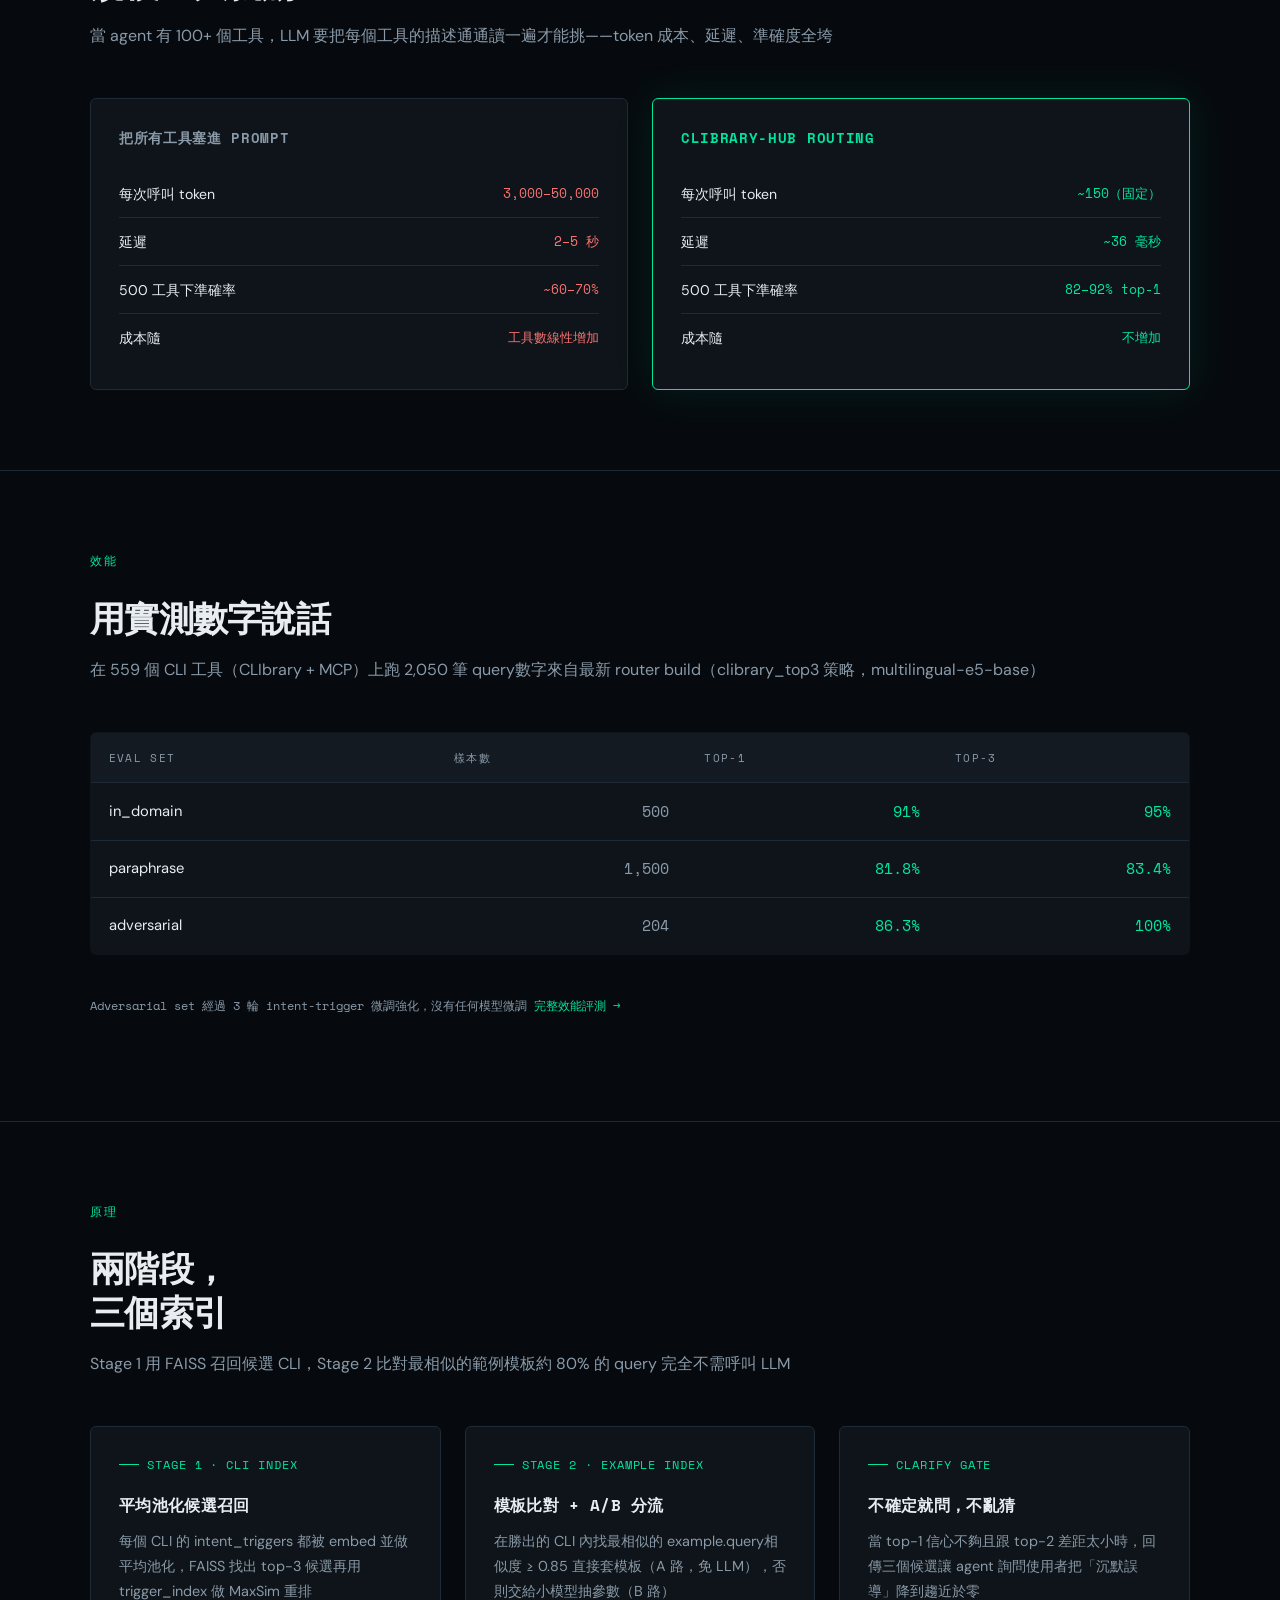
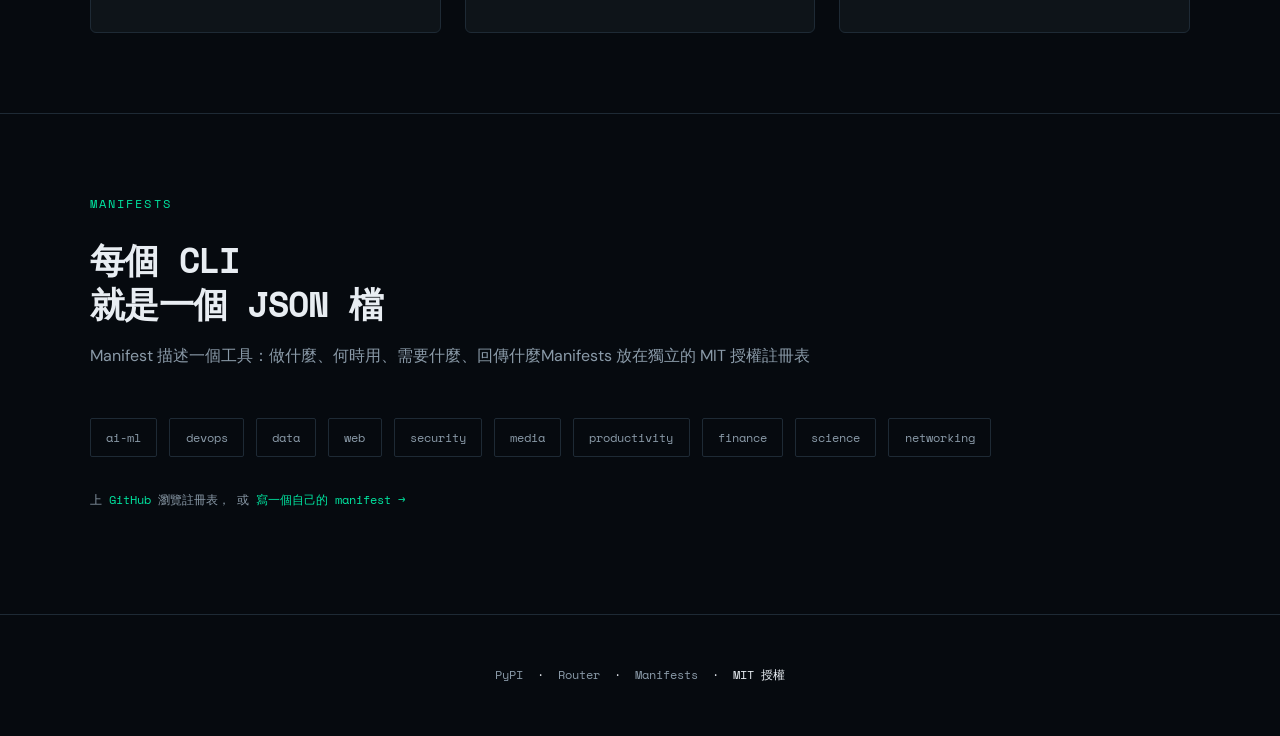
==== commit 7d379417: "feat: sync zh homepage with new feature rows + quickstart zh/index.html now mirrors the EN structure" ====
--- a/zh/index.html
+++ b/zh/index.html
@@ -9,6 +9,7 @@
 <link href="https://fonts.googleapis.com/css2?family=Space+Mono:wght@400;700&family=DM+Sans:wght@300;400;500&display=swap" rel="stylesheet">
 <link rel="stylesheet" href="/assets/style.css">
 <script src="/assets/parallax.js" defer></script>
+<script src="/assets/flow.js" defer></script>
 </head>
 <body>
 
@@ -75,33 +76,121 @@
   </div>
 </div>
 
-<div class="terminal-wrap" id="how">
-  <div class="terminal">
-    <div class="terminal-bar">
-      <div class="dot dot-r"></div>
-      <div class="dot dot-y"></div>
-      <div class="dot dot-g"></div>
-      <span class="terminal-title">clibrary_hub — Python</span>
-    </div>
-    <div class="terminal-body">
-      <div><span class="line-comment"># 把 manifests 一次建成 FAISS 索引</span></div>
-      <div><span class="line-prompt">$ </span><span class="line-cmd">clibrary-build-index --manifest-dir ./manifests</span></div>
+<!-- Feature row 1 — 人類使用者 -->
+<section class="feature-row human-side" id="how">
+  <div class="feature-text">
+    <div class="feature-tag">一般使用者 · 過程視角</div>
+    <h2>直接呼叫<br>看著結果回來</h2>
+    <p class="feature-lead">
+      在 Python REPL、notebook 或自己的工具裡呼叫 router。輸入一段自然語言，
+      終端機就回傳一個結構化的 tool-call 物件——cli 名稱、參數、confidence
+      你自己決定要怎麼跑這個指令，沒有任何魔法
+    </p>
+    <a class="feature-cta" href="https://github.com/clibrary-hub/CLIbrary">看原始碼</a>
+  </div>
+  <div class="feature-demo flow-col human" data-lang="zh">
+    <div class="term-window">
+      <div class="term-bar">
+        <div class="dot dot-r"></div>
+        <div class="dot dot-y"></div>
+        <div class="dot dot-g"></div>
+        <span class="term-title">輸入 · 你打的字</span>
+      </div>
+      <div class="term-pane h-input" data-pane="input"></div>
+    </div>
+    <div class="term-window">
+      <div class="term-bar">
+        <div class="dot dot-r"></div>
+        <div class="dot dot-y"></div>
+        <div class="dot dot-g"></div>
+        <span class="term-title">終端機 · 回傳的東西</span>
+      </div>
+      <div class="term-pane h-output" data-pane="output"></div>
+    </div>
+  </div>
+</section>
+
+<!-- Feature row 2 — LLM AGENT -->
+<section class="feature-row agent-side reverse">
+  <div class="feature-text">
+    <div class="feature-tag">LLM AGENT · 用戶視角</div>
+    <h2>同一個 call<br>包成自然對話</h2>
+    <p class="feature-lead">
+      在 agent 迴圈裡，router 一樣回傳結構化物件——但用戶從頭到尾看不到 raw JSON
+      Agent 讀候選、選一個、執行工具、再用自然語言回報結果
+      不需要把工具描述塞進 prompt，token 不會爆
+    </p>
+    <a class="feature-cta" href="/zh/create.html">寫一個 manifest</a>
+  </div>
+  <div class="feature-demo flow-col agent" data-lang="zh">
+    <div class="term-window">
+      <div class="term-bar">
+        <div class="dot dot-r"></div>
+        <div class="dot dot-y"></div>
+        <div class="dot dot-g"></div>
+        <span class="term-title">agent</span>
+      </div>
+      <div class="term-pane agent"></div>
+    </div>
+  </div>
+</section>
+
+<!-- Developer quickstart -->
+<section class="quickstart-section" id="quickstart">
+  <h2 class="quickstart-title">今天就開始建</h2>
+  <div class="quickstart-card">
+    <div class="quickstart-side">
+      <h3>開發者快速入門</h3>
+      <p>裝套件、建 index、route 第一個意圖三步驟，大約 5 分鐘</p>
+      <span class="quickstart-meta">⏱ 約 5 分鐘</span>
       <br>
-      <div><span class="line-comment"># 然後把任何自然語言意圖丟給 router</span></div>
-      <div><span class="line-prompt">&gt;&gt;&gt; </span><span class="line-cmd">from clibrary_hub import router</span></div>
-      <div><span class="line-prompt">&gt;&gt;&gt; </span><span class="line-cmd">router.route("查上週銷售總額")</span></div>
-      <br>
-      <div><span class="line-out">{</span></div>
-      <div><span class="line-out">&nbsp;&nbsp;</span><span class="line-key">"action"</span><span class="line-out">: </span><span class="line-val">"route"</span><span class="line-out">,</span></div>
-      <div><span class="line-out">&nbsp;&nbsp;</span><span class="line-key">"cli"</span><span class="line-out">: </span><span class="line-val">"sql-runner"</span><span class="line-out">,</span></div>
-      <div><span class="line-out">&nbsp;&nbsp;</span><span class="line-key">"params"</span><span class="line-out">: { </span><span class="line-key">"query"</span><span class="line-out">: </span><span class="line-val">"SELECT SUM(amount) ..."</span><span class="line-out"> },</span></div>
-      <div><span class="line-out">&nbsp;&nbsp;</span><span class="line-key">"confidence"</span><span class="line-out">: </span><span class="line-val">0.94</span><span class="line-out">,</span></div>
-      <div><span class="line-out">&nbsp;&nbsp;</span><span class="line-key">"source"</span><span class="line-out">: </span><span class="line-val">"A"</span><span class="line-out">,&nbsp;&nbsp;</span><span class="line-comment"># 模板套用，沒呼叫 LLM</span></div>
-      <div><span class="line-out">&nbsp;&nbsp;</span><span class="line-key">"latency_ms"</span><span class="line-out">: </span><span class="line-val">36</span></div>
-      <div><span class="line-out">}</span></div>
-    </div>
-  </div>
-</div>
+      <a class="feature-cta" href="https://pypi.org/project/clibrary-hub/">PyPI 頁面</a>
+    </div>
+
+    <div class="quickstart-code">
+      <div class="qs-tabs" id="qs-tabs">
+        <button class="qs-tab active" data-tab="route">Route</button>
+        <button class="qs-tab" data-tab="validate">Validate</button>
+        <button class="qs-tab" data-tab="agent">Agent 用法</button>
+      </div>
+
+      <div class="qs-panel active" data-panel="route"><pre><code><span class="qs-com"># pip install clibrary-hub</span>
+<span class="qs-com"># clibrary-build-index --manifest-dir ./manifests</span>
+
+<span class="qs-key">from</span> <span class="qs-imp">clibrary_hub</span> <span class="qs-key">import</span> <span class="qs-imp">router</span>
+
+result = router.<span class="qs-fn">route</span>(<span class="qs-str">"把 demo.mp4 轉成 10fps 的 gif"</span>)
+
+<span class="qs-fn">print</span>(result[<span class="qs-str">"cli"</span>])         <span class="qs-com"># 'video-to-gif'</span>
+<span class="qs-fn">print</span>(result[<span class="qs-str">"params"</span>])      <span class="qs-com"># {'input': 'demo.mp4', ...}</span>
+<span class="qs-fn">print</span>(result[<span class="qs-str">"confidence"</span>])  <span class="qs-com"># 0.94</span></code></pre></div>
+
+      <div class="qs-panel" data-panel="validate"><pre><code><span class="qs-key">from</span> <span class="qs-imp">clibrary_hub</span> <span class="qs-key">import</span> <span class="qs-imp">validator</span>
+
+r = validator.<span class="qs-fn">validate_file</span>(<span class="qs-str">"manifests/data/sql-runner.json"</span>)
+
+<span class="qs-key">if</span> <span class="qs-key">not</span> r.ok:
+    <span class="qs-key">for</span> e <span class="qs-key">in</span> r.errors:   <span class="qs-fn">print</span>(<span class="qs-str">"ERROR:"</span>, e)
+    <span class="qs-key">for</span> w <span class="qs-key">in</span> r.warnings: <span class="qs-fn">print</span>(<span class="qs-str">"WARN: "</span>, w)
+
+<span class="qs-com"># 一次驗證整個資料夾下的 manifest:</span>
+results = validator.<span class="qs-fn">validate_dir</span>(<span class="qs-str">"manifests/"</span>)</code></pre></div>
+
+      <div class="qs-panel" data-panel="agent"><pre><code><span class="qs-key">from</span> <span class="qs-imp">clibrary_hub</span> <span class="qs-key">import</span> <span class="qs-imp">router</span>
+<span class="qs-key">import</span> <span class="qs-imp">subprocess</span>
+
+<span class="qs-key">def</span> <span class="qs-fn">handle_user</span>(message: <span class="qs-imp">str</span>):
+    plan = router.<span class="qs-fn">route</span>(message)
+
+    <span class="qs-key">if</span> plan[<span class="qs-str">"action"</span>] == <span class="qs-str">"clarify"</span>:
+        <span class="qs-com"># 讓你的 LLM 從 plan["choices"] 裡選一個</span>
+        plan = <span class="qs-fn">llm_pick</span>(plan[<span class="qs-str">"choices"</span>], chat_history)
+
+    cmd = [plan[<span class="qs-str">"cli"</span>]] + <span class="qs-fn">flatten</span>(plan[<span class="qs-str">"params"</span>])
+    <span class="qs-key">return</span> subprocess.<span class="qs-fn">run</span>(cmd, check=<span class="qs-num2">True</span>)</code></pre></div>
+    </div>
+  </div>
+</section>
 
 <hr class="divider">
 
--- a/assets/style.css
+++ b/assets/style.css
@@ -267,11 +267,23 @@
 .lang-active { color: var(--accent) !important; }
 
 @media (max-width: 720px) {
-  nav { padding: 0.55rem 1rem; }
-  .logo { font-size: 1.6rem; }
-  .nav-links { gap: 0.9rem; }
+  nav {
+    padding: 0.5rem 1rem;
+    flex-wrap: wrap;
+    gap: 0.5rem 0.75rem;
+    justify-content: flex-start;
+  }
+  .logo { font-size: 1.5rem; flex: 0 0 auto; }
+  .nav-links {
+    flex: 1 1 100%;
+    gap: 0.6rem 0.85rem;
+    flex-wrap: wrap;
+    justify-content: flex-start;
+  }
   .nav-divider { display: none; }
-  nav a:not(.nav-cta):not(.lang-trigger) { display: none; }
+  nav a { font-size: 0.78rem; }
+  .nav-cta { padding: 0.4rem 0.85rem; }
+  .lang-trigger { padding: 0.35rem 0.65rem; }
 }
 
 /* Language dropdown */
@@ -663,6 +675,455 @@
 }
 
 /* ============================================================
+   Animated terminal session (homepage)
+   ============================================================ */
+.flow-wrap {
+  position: relative;
+  z-index: 1;
+  max-width: 1240px;
+  margin: 0 auto 6rem;
+  padding: 4rem 2rem 2rem;
+}
+.flow-wrap .section-label { text-align: center; }
+.flow-wrap h2 {
+  font-family: var(--mono);
+  font-size: clamp(1.4rem, 2.5vw, 1.8rem);
+  text-align: center;
+  margin-bottom: 0.6rem;
+  letter-spacing: -0.01em;
+}
+.flow-wrap h2 span { color: var(--accent); }
+.flow-wrap .section-sub {
+  text-align: center;
+  margin: 0 auto 2.5rem;
+  color: var(--muted);
+  max-width: 560px;
+  font-size: 0.95rem;
+}
+
+.term-window {
+  background: #0a0e13;            /* solid, darker than surface for contrast */
+  border: 1px solid var(--border);
+  border-radius: 10px;
+  overflow: hidden;
+  font-family: var(--mono);
+  font-size: 0.92rem;
+  position: relative;
+  z-index: 2;                     /* sits clearly above bg grid + nodes */
+  isolation: isolate;             /* new stacking context — no leakage */
+  box-shadow: 0 24px 60px rgba(0, 0, 0, 0.65);
+}
+.term-bar {
+  background: #141c24;
+  padding: 0.7rem 1rem;
+  display: flex;
+  align-items: center;
+  gap: 0.5rem;
+  border-bottom: 1px solid var(--border);
+  position: relative;
+  z-index: 1;
+}
+.term-title {
+  font-size: 0.72rem;
+  color: var(--muted);
+  margin-left: auto;
+  margin-right: auto;
+  letter-spacing: 0.05em;
+}
+
+.term-pane {
+  padding: 1.2rem 1.3rem;
+  overflow-y: auto;
+  line-height: 1.65;
+  color: var(--text);
+  font-size: 0.85rem;
+  background: #0a0e13;            /* explicit solid background */
+  position: relative;
+  z-index: 1;
+  scrollbar-width: thin;
+  scrollbar-color: var(--border) transparent;
+}
+.term-pane::-webkit-scrollbar { width: 6px; }
+.term-pane::-webkit-scrollbar-thumb { background: var(--border); border-radius: 3px; }
+.term-pane.h-input  { height: 200px; }
+.term-pane.h-output { height: 280px; }
+.term-pane.agent    { height: 500px; }
+
+.term-window + .term-window { margin-top: 0.85rem; }
+
+/* ── Chat-style lines (agent column) ─────────────────────────── */
+.t-chat-label {
+  display: inline-block;
+  font-size: 0.7rem;
+  letter-spacing: 0.1em;
+  padding: 0.15rem 0.5rem;
+  border-radius: 3px;
+  margin-right: 0.6rem;
+  font-weight: 700;
+  vertical-align: 1px;
+  text-transform: uppercase;
+}
+.t-chat-label.t-chat-user {
+  color: var(--accent);
+  background: var(--accent-dim);
+  border: 1px solid var(--accent);
+}
+.t-chat-label.t-chat-agent {
+  color: #7dd3fc;
+  background: rgba(125, 211, 252, 0.08);
+  border: 1px solid #7dd3fc;
+}
+.t-chat-text { color: var(--text); }
+
+/* ── Status / spinner / progress ─────────────────────────────── */
+.t-status      { color: #7dd3fc; }
+.t-status-dim  { color: var(--muted); font-style: italic; }
+.t-spinner     { color: var(--accent); display: inline-block; width: 1ch; }
+
+.t-progress {
+  display: inline-block;
+  width: 240px;
+  height: 10px;
+  background: var(--surface-2);
+  border: 1px solid var(--border);
+  border-radius: 4px;
+  overflow: hidden;
+  vertical-align: middle;
+  margin-right: 0.6rem;
+}
+.t-progress-fill {
+  display: block;
+  height: 100%;
+  background: linear-gradient(90deg, var(--accent), #4dffc8);
+  transition: width 0.08s linear;
+  box-shadow: 0 0 12px rgba(0, 229, 160, 0.5);
+}
+.t-progress-pct { color: var(--accent); font-size: 0.78rem; }
+
+/* ── Tool option list ────────────────────────────────────────── */
+.t-tool {
+  display: flex;
+  align-items: center;
+  gap: 0.7rem;
+  padding: 0.4rem 0.8rem;
+  margin: 0.25rem 0 0.25rem 1.2rem;
+  border: 1px solid var(--border);
+  border-radius: 4px;
+  background: var(--surface-2);
+  transition: all 0.3s;
+  font-size: 0.83rem;
+}
+.t-tool.picked {
+  border-color: var(--accent);
+  background: var(--accent-dim);
+  box-shadow: 0 0 18px rgba(0, 229, 160, 0.2);
+}
+.t-tool-num {
+  font-weight: 700;
+  color: var(--accent);
+  font-size: 1rem;
+}
+.t-tool-name { color: var(--text); font-weight: 700; }
+.t-tool-desc { color: var(--muted); }
+
+/* ── Side-by-side feature rows ──────────────────────────────── */
+.feature-row {
+  display: grid;
+  grid-template-columns: 1fr 1.15fr;
+  gap: 4rem;
+  align-items: center;
+  max-width: 1240px;
+  margin: 0 auto;
+  padding: 5rem 2rem;
+  position: relative;
+  z-index: 2;
+  background: var(--bg);
+  isolation: isolate;
+}
+.feature-row.reverse {
+  grid-template-columns: 1.15fr 1fr;
+}
+.feature-row.reverse .feature-text { order: 2; }
+.feature-row.reverse .feature-demo { order: 1; }
+
+@media (max-width: 920px) {
+  .feature-row,
+  .feature-row.reverse {
+    grid-template-columns: 1fr;
+    gap: 2.5rem;
+    padding: 3.5rem 1.25rem;
+  }
+  .feature-row.reverse .feature-text { order: 1; }
+  .feature-row.reverse .feature-demo { order: 2; }
+}
+
+.feature-tag {
+  font-family: var(--mono);
+  font-size: 0.72rem;
+  letter-spacing: 0.18em;
+  color: var(--accent);
+  margin-bottom: 1.2rem;
+  text-transform: uppercase;
+  display: flex;
+  align-items: center;
+  gap: 0.5rem;
+}
+.feature-tag::before {
+  content: '';
+  width: 8px;
+  height: 8px;
+  background: var(--accent);
+  border-radius: 50%;
+  box-shadow: 0 0 12px var(--accent);
+}
+.feature-row.agent-side .feature-tag { color: #7dd3fc; }
+.feature-row.agent-side .feature-tag::before {
+  background: #7dd3fc;
+  box-shadow: 0 0 12px #7dd3fc;
+}
+
+.feature-row h2 {
+  font-family: var(--sans);
+  font-size: clamp(1.6rem, 3vw, 2.3rem);
+  font-weight: 500;
+  line-height: 1.2;
+  margin-bottom: 1.4rem;
+  letter-spacing: -0.02em;
+  display: block;
+}
+.feature-row .feature-lead {
+  font-size: 0.95rem;
+  line-height: 1.75;
+  color: var(--muted);
+  margin-bottom: 2rem;
+  max-width: 520px;
+}
+
+.feature-cta {
+  display: inline-flex;
+  align-items: center;
+  gap: 0.5rem;
+  font-family: var(--mono);
+  font-size: 0.82rem;
+  color: var(--text);
+  background: var(--surface);
+  border: 1px solid var(--border);
+  padding: 0.7rem 1.2rem;
+  border-radius: 6px;
+  text-decoration: none;
+  transition: all 0.2s;
+}
+.feature-cta:hover {
+  border-color: var(--accent);
+  color: var(--accent);
+  background: var(--accent-dim);
+}
+.feature-cta::before { content: '↗'; opacity: 0.7; }
+
+/* The demo column wraps the existing terminal markup */
+.feature-demo .term-window + .term-window { margin-top: 0.85rem; }
+
+/* ── Developer quickstart ────────────────────────────────────── */
+.quickstart-section {
+  max-width: none;
+  margin: 0 auto;
+  padding: 5rem 2rem;
+  position: relative;
+  z-index: 2;
+  background: var(--bg);
+  isolation: isolate;
+}
+.quickstart-section > .quickstart-title,
+.quickstart-section > .quickstart-card {
+  max-width: 1100px;
+  margin-left: auto;
+  margin-right: auto;
+}
+.quickstart-title {
+  font-family: var(--sans);
+  font-size: clamp(1.7rem, 3vw, 2.3rem);
+  font-weight: 500;
+  letter-spacing: -0.02em;
+  margin-bottom: 2rem;
+}
+
+.quickstart-card {
+  display: grid;
+  grid-template-columns: 280px 1fr;
+  gap: 2rem;
+  background: var(--surface);
+  border: 1px solid var(--border);
+  border-radius: 10px;
+  padding: 2rem;
+}
+@media (max-width: 760px) {
+  .quickstart-card { grid-template-columns: 1fr; gap: 1.5rem; padding: 1.5rem; }
+}
+
+.quickstart-side h3 {
+  font-family: var(--sans);
+  font-size: 1.05rem;
+  font-weight: 600;
+  margin-bottom: 0.7rem;
+  letter-spacing: -0.01em;
+  margin-top: 0;
+}
+.quickstart-side p {
+  font-size: 0.88rem;
+  color: var(--muted);
+  line-height: 1.6;
+  margin-bottom: 1rem;
+}
+.quickstart-meta {
+  font-family: var(--mono);
+  font-size: 0.72rem;
+  color: var(--muted);
+  letter-spacing: 0.05em;
+  display: inline-flex;
+  align-items: center;
+  gap: 0.4rem;
+}
+
+.quickstart-side .feature-cta { margin-top: 1.2rem; }
+
+.quickstart-code {
+  display: flex;
+  flex-direction: column;
+  background: var(--bg);
+  border: 1px solid var(--border);
+  border-radius: 8px;
+  overflow: hidden;
+}
+.qs-tabs {
+  display: flex;
+  border-bottom: 1px solid var(--border);
+}
+.qs-tab {
+  flex: 1;
+  background: transparent;
+  border: none;
+  color: var(--muted);
+  font-family: var(--mono);
+  font-size: 0.82rem;
+  padding: 0.85rem 1rem;
+  cursor: pointer;
+  letter-spacing: 0.04em;
+  position: relative;
+  transition: color 0.2s;
+  border-right: 1px solid var(--border);
+}
+.qs-tab:last-child { border-right: none; }
+.qs-tab:hover { color: var(--text); }
+.qs-tab.active { color: var(--text); }
+.qs-tab.active::after {
+  content: '';
+  position: absolute;
+  bottom: -1px;
+  left: 0; right: 0;
+  height: 2px;
+  background: var(--accent);
+  box-shadow: 0 0 12px var(--accent);
+}
+
+.qs-panel {
+  display: none;
+  font-family: var(--mono);
+  font-size: 0.82rem;
+  line-height: 1.75;
+  padding: 1.4rem 1.6rem;
+  overflow-x: auto;
+  color: var(--text);
+}
+.qs-panel.active { display: block; }
+.qs-panel pre { background: transparent; border: none; padding: 0; margin: 0; font-size: 0.82rem; }
+.qs-panel .qs-line {
+  display: flex;
+  gap: 1rem;
+}
+.qs-panel .qs-num {
+  color: var(--muted);
+  user-select: none;
+  text-align: right;
+  width: 1.8rem;
+  flex-shrink: 0;
+  opacity: 0.5;
+}
+.qs-panel .qs-content { white-space: pre; }
+.qs-key  { color: #c084fc; }
+.qs-imp  { color: #f97316; }
+.qs-str  { color: #86efac; }
+.qs-num2 { color: #fbbf24; }
+.qs-com  { color: #6b7280; font-style: italic; }
+.qs-fn   { color: #7dd3fc; }
+
+.flow-col-label {
+  font-family: var(--mono);
+  font-size: 0.72rem;
+  letter-spacing: 0.18em;
+  color: var(--accent);
+  margin-bottom: 0.85rem;
+  display: flex;
+  align-items: center;
+  gap: 0.6rem;
+}
+.flow-col-label::before {
+  content: '';
+  width: 8px;
+  height: 8px;
+  border-radius: 50%;
+  background: var(--accent);
+  box-shadow: 0 0 10px var(--accent);
+}
+.flow-col.agent .flow-col-label { color: #7dd3fc; }
+.flow-col.agent .flow-col-label::before {
+  background: #7dd3fc;
+  box-shadow: 0 0 10px #7dd3fc;
+}
+
+.flow-col-tagline {
+  font-family: var(--sans);
+  font-size: 0.85rem;
+  color: var(--muted);
+  margin-bottom: 1rem;
+  line-height: 1.6;
+}
+
+.t-line {
+  white-space: pre-wrap;
+  word-break: break-word;
+}
+.t-line.t-res { padding-left: 0; }
+
+.t-prompt { color: var(--accent); user-select: none; }
+.t-key    { color: #7dd3fc; }
+.t-val    { color: #86efac; }
+.t-num    { color: #fbbf24; }
+.t-good   { color: var(--accent); font-weight: bold; }
+.t-muted  { color: var(--muted); }
+.t-note   { color: #6b7280; font-style: italic; }
+
+/* Blinking caret on the line currently being typed.
+   Removed when that line finishes; appears on the next line. */
+.t-caret {
+  display: inline-block;
+  width: 8px;
+  height: 1em;
+  background: var(--accent);
+  vertical-align: text-bottom;
+  margin-left: 1px;
+  animation: termBlink 1s steps(1, end) infinite;
+}
+@keyframes termBlink {
+  0%, 50%   { opacity: 1; }
+  51%, 100% { opacity: 0; }
+}
+
+@media (max-width: 600px) {
+  #term-screen { font-size: 0.78rem; height: 420px; padding: 1.1rem 1rem; }
+  .flow-wrap { padding: 2.5rem 1rem 1rem; }
+}
+
+/* ============================================================
    Terminal
    ============================================================ */
 .terminal-wrap {
@@ -715,10 +1176,17 @@
    ============================================================ */
 section.block {
   position: relative;
-  z-index: 1;
-  max-width: 1100px;
+  z-index: 2;
+  max-width: none;
   margin: 0 auto;
   padding: 5rem 2rem;
+  background: var(--bg);
+  isolation: isolate;
+}
+section.block > * {
+  max-width: 1100px;
+  margin-left: auto;
+  margin-right: auto;
 }
 
 .section-title {
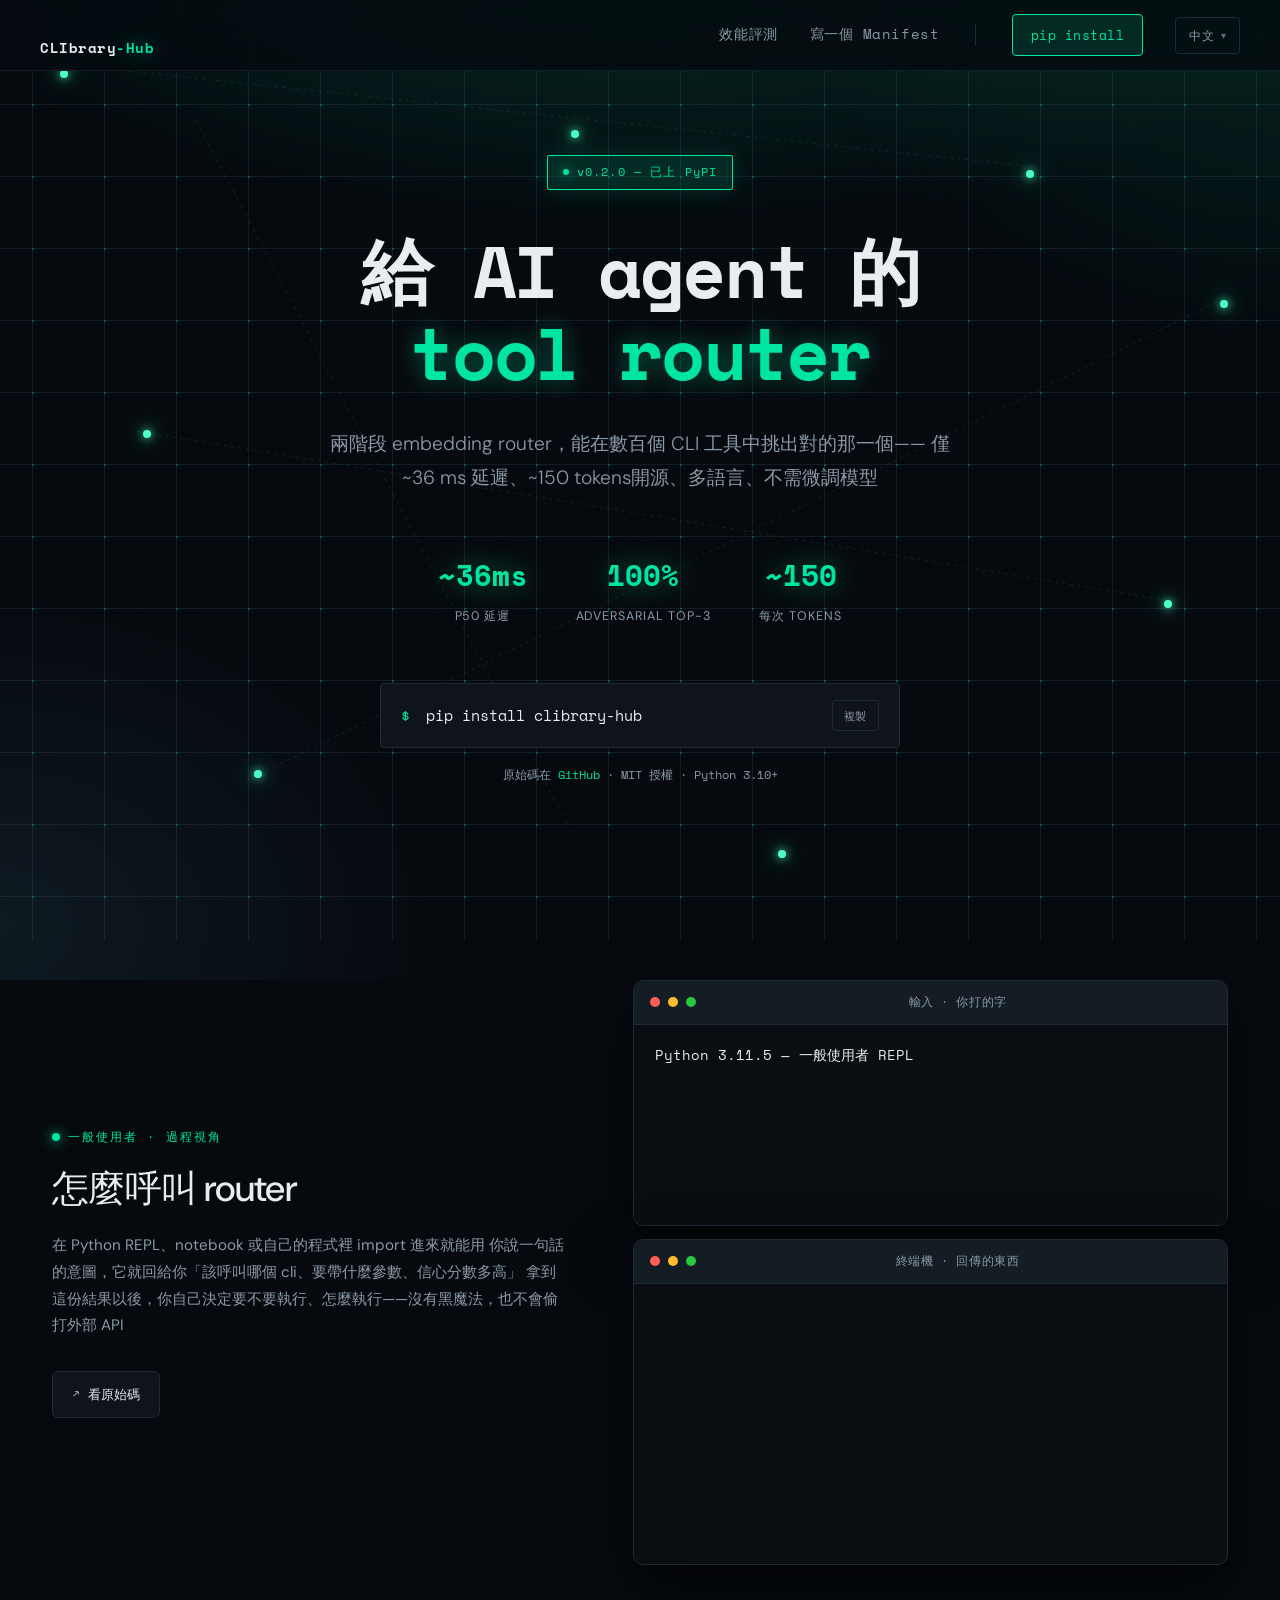
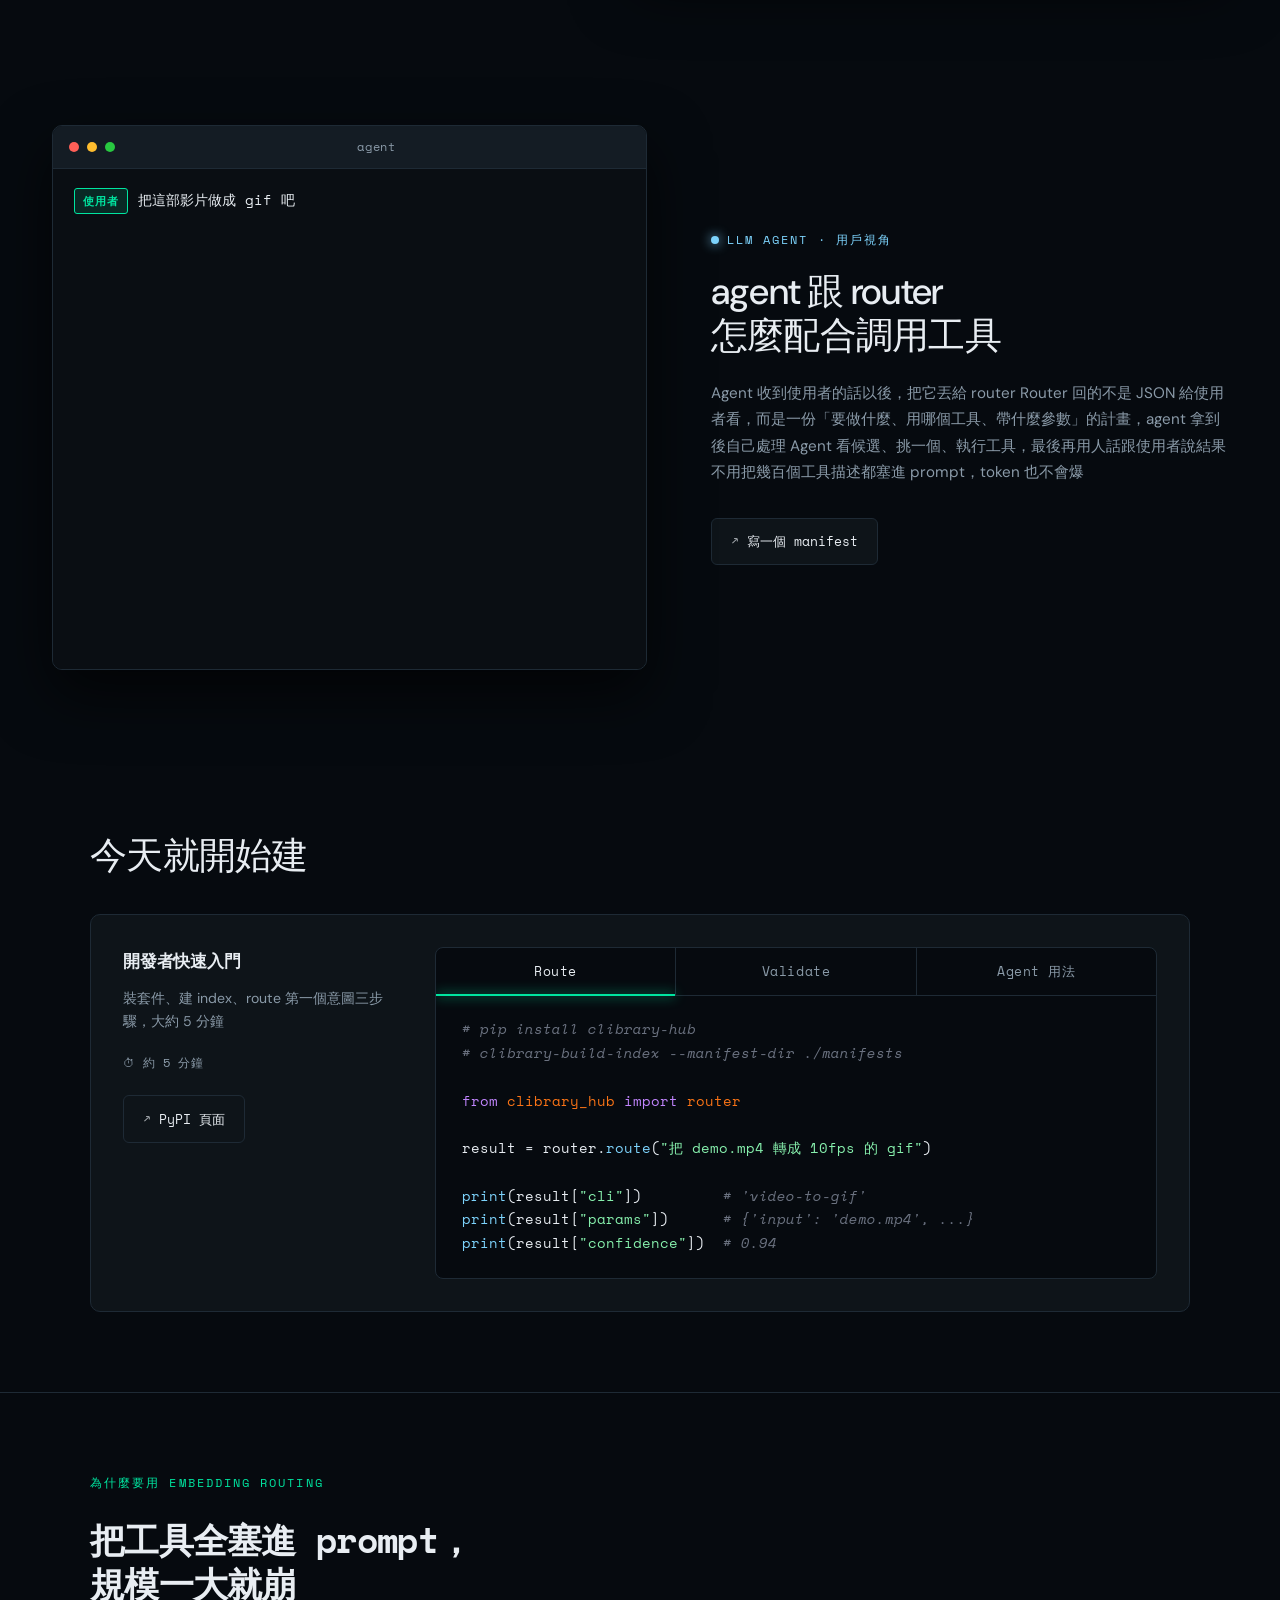
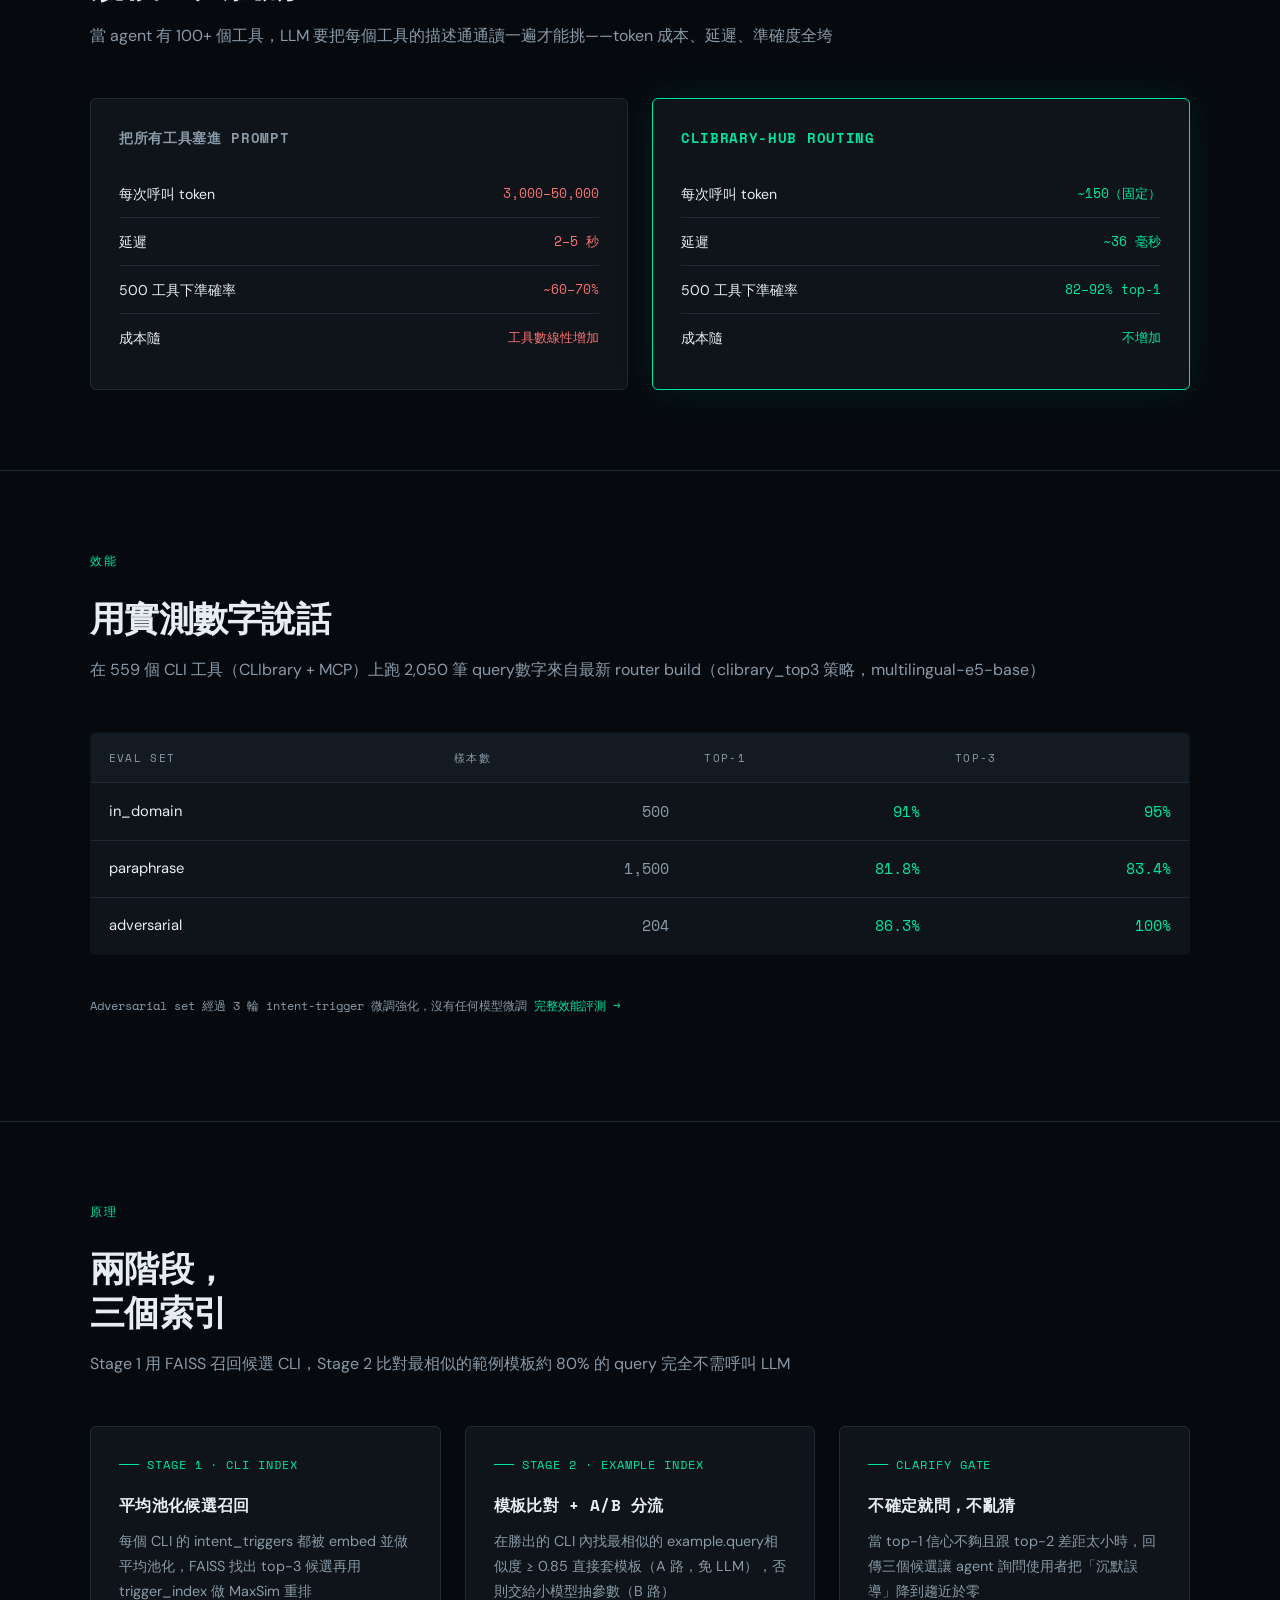
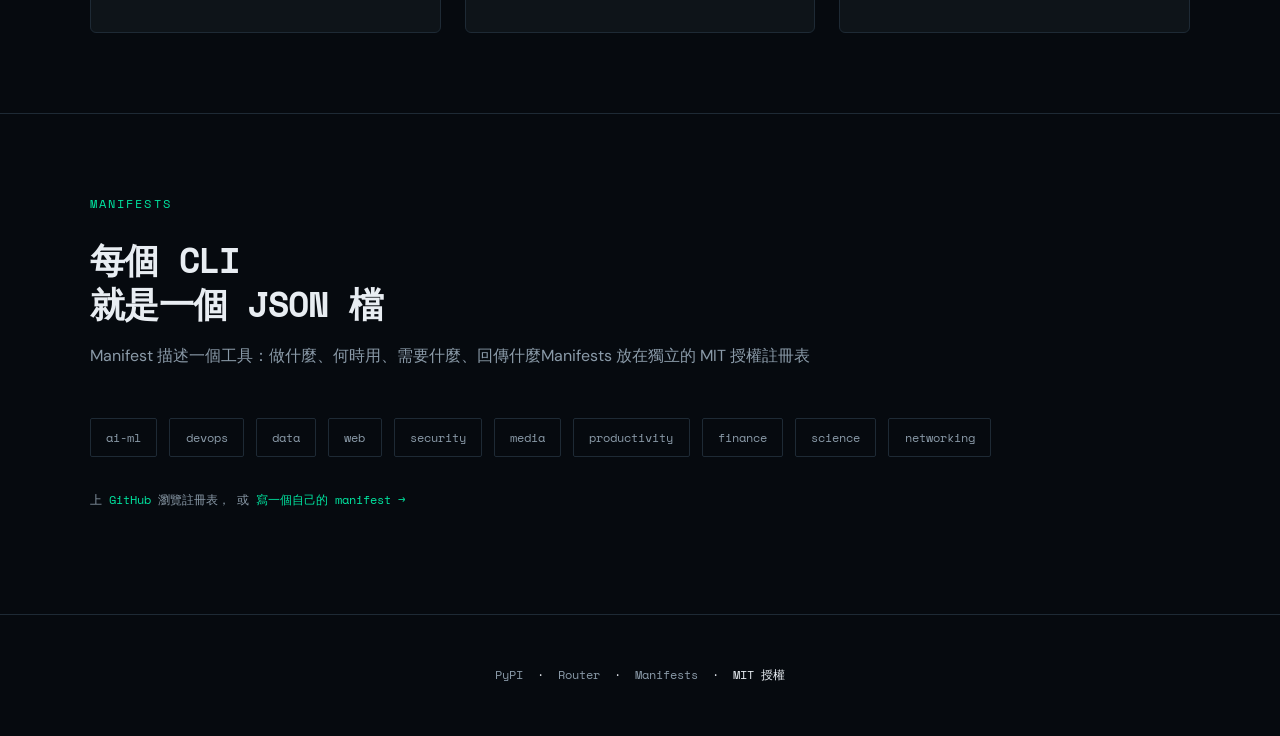
==== commit dbb63f74: "copy: friendlier zh feature-row text Row 1 — 一般使用者 · 過程視角   Heading: '直接呼叫 / 看著結果回來' → '怎麼呼叫 router'" ====
--- a/zh/index.html
+++ b/zh/index.html
@@ -80,11 +80,11 @@
 <section class="feature-row human-side" id="how">
   <div class="feature-text">
     <div class="feature-tag">一般使用者 · 過程視角</div>
-    <h2>直接呼叫<br>看著結果回來</h2>
+    <h2>怎麼呼叫 router</h2>
     <p class="feature-lead">
-      在 Python REPL、notebook 或自己的工具裡呼叫 router。輸入一段自然語言，
-      終端機就回傳一個結構化的 tool-call 物件——cli 名稱、參數、confidence
-      你自己決定要怎麼跑這個指令，沒有任何魔法
+      在 Python REPL、notebook 或自己的程式裡 import 進來就能用
+      你說一句話的意圖，它就回給你「該呼叫哪個 cli、要帶什麼參數、信心分數多高」
+      拿到這份結果以後，你自己決定要不要執行、怎麼執行——沒有黑魔法，也不會偷打外部 API
     </p>
     <a class="feature-cta" href="https://github.com/clibrary-hub/CLIbrary">看原始碼</a>
   </div>
@@ -114,11 +114,12 @@
 <section class="feature-row agent-side reverse">
   <div class="feature-text">
     <div class="feature-tag">LLM AGENT · 用戶視角</div>
-    <h2>同一個 call<br>包成自然對話</h2>
+    <h2>agent 跟 router<br>怎麼配合調用工具</h2>
     <p class="feature-lead">
-      在 agent 迴圈裡，router 一樣回傳結構化物件——但用戶從頭到尾看不到 raw JSON
-      Agent 讀候選、選一個、執行工具、再用自然語言回報結果
-      不需要把工具描述塞進 prompt，token 不會爆
+      Agent 收到使用者的話以後，把它丟給 router
+      Router 回的不是 JSON 給使用者看，而是一份「要做什麼、用哪個工具、帶什麼參數」的計畫，agent 拿到後自己處理
+      Agent 看候選、挑一個、執行工具，最後再用人話跟使用者說結果
+      不用把幾百個工具描述都塞進 prompt，token 也不會爆
     </p>
     <a class="feature-cta" href="/zh/create.html">寫一個 manifest</a>
   </div>
--- a/assets/style.css
+++ b/assets/style.css
@@ -40,20 +40,19 @@
   --my: 0px;     /* mouse offset from center, Y */
 }
 
-/* Layer 1: visible grid + bright dots at intersections */
+/* Layer 1: subtle grid + dim dots at intersections — visible everywhere
+   on the page but never strong enough to compete with text */
 body::before {
   content: '';
   position: fixed;
-  inset: -40px;  /* extra room for parallax movement */
+  inset: -40px;
   background:
-    /* dots at every intersection — visible, slight glow */
     radial-gradient(circle at 0 0,
-      rgba(0, 229, 160, 0.55) 1.8px,
-      rgba(0, 229, 160, 0.12) 2.5px,
+      rgba(0, 229, 160, 0.30) 1.6px,
+      rgba(0, 229, 160, 0.06) 2.4px,
       transparent 4px),
-    /* grid lines — stronger than before */
-    linear-gradient(rgba(40, 55, 70, 0.85) 1px, transparent 1px),
-    linear-gradient(90deg, rgba(40, 55, 70, 0.85) 1px, transparent 1px);
+    linear-gradient(rgba(40, 55, 70, 0.40) 1px, transparent 1px),
+    linear-gradient(90deg, rgba(40, 55, 70, 0.40) 1px, transparent 1px);
   background-size:
     72px 72px,
     72px 72px,
@@ -61,8 +60,6 @@
   background-position: 0 0;
   pointer-events: none;
   z-index: 0;
-  mask-image: radial-gradient(ellipse 120% 100% at 50% 30%, black 30%, rgba(0,0,0,0.7) 70%, rgba(0,0,0,0.4) 100%);
-  -webkit-mask-image: radial-gradient(ellipse 120% 100% at 50% 30%, black 30%, rgba(0,0,0,0.7) 70%, rgba(0,0,0,0.4) 100%);
   transform: translate3d(calc(var(--mx) * 0.5), calc(var(--my) * 0.5), 0);
   transition: transform 0.6s cubic-bezier(0.2, 0.8, 0.2, 1);
   will-change: transform;
@@ -837,8 +834,6 @@
   padding: 5rem 2rem;
   position: relative;
   z-index: 2;
-  background: var(--bg);
-  isolation: isolate;
 }
 .feature-row.reverse {
   grid-template-columns: 1.15fr 1fr;
@@ -930,8 +925,6 @@
   padding: 5rem 2rem;
   position: relative;
   z-index: 2;
-  background: var(--bg);
-  isolation: isolate;
 }
 .quickstart-section > .quickstart-title,
 .quickstart-section > .quickstart-card {
@@ -1180,8 +1173,6 @@
   max-width: none;
   margin: 0 auto;
   padding: 5rem 2rem;
-  background: var(--bg);
-  isolation: isolate;
 }
 section.block > * {
   max-width: 1100px;
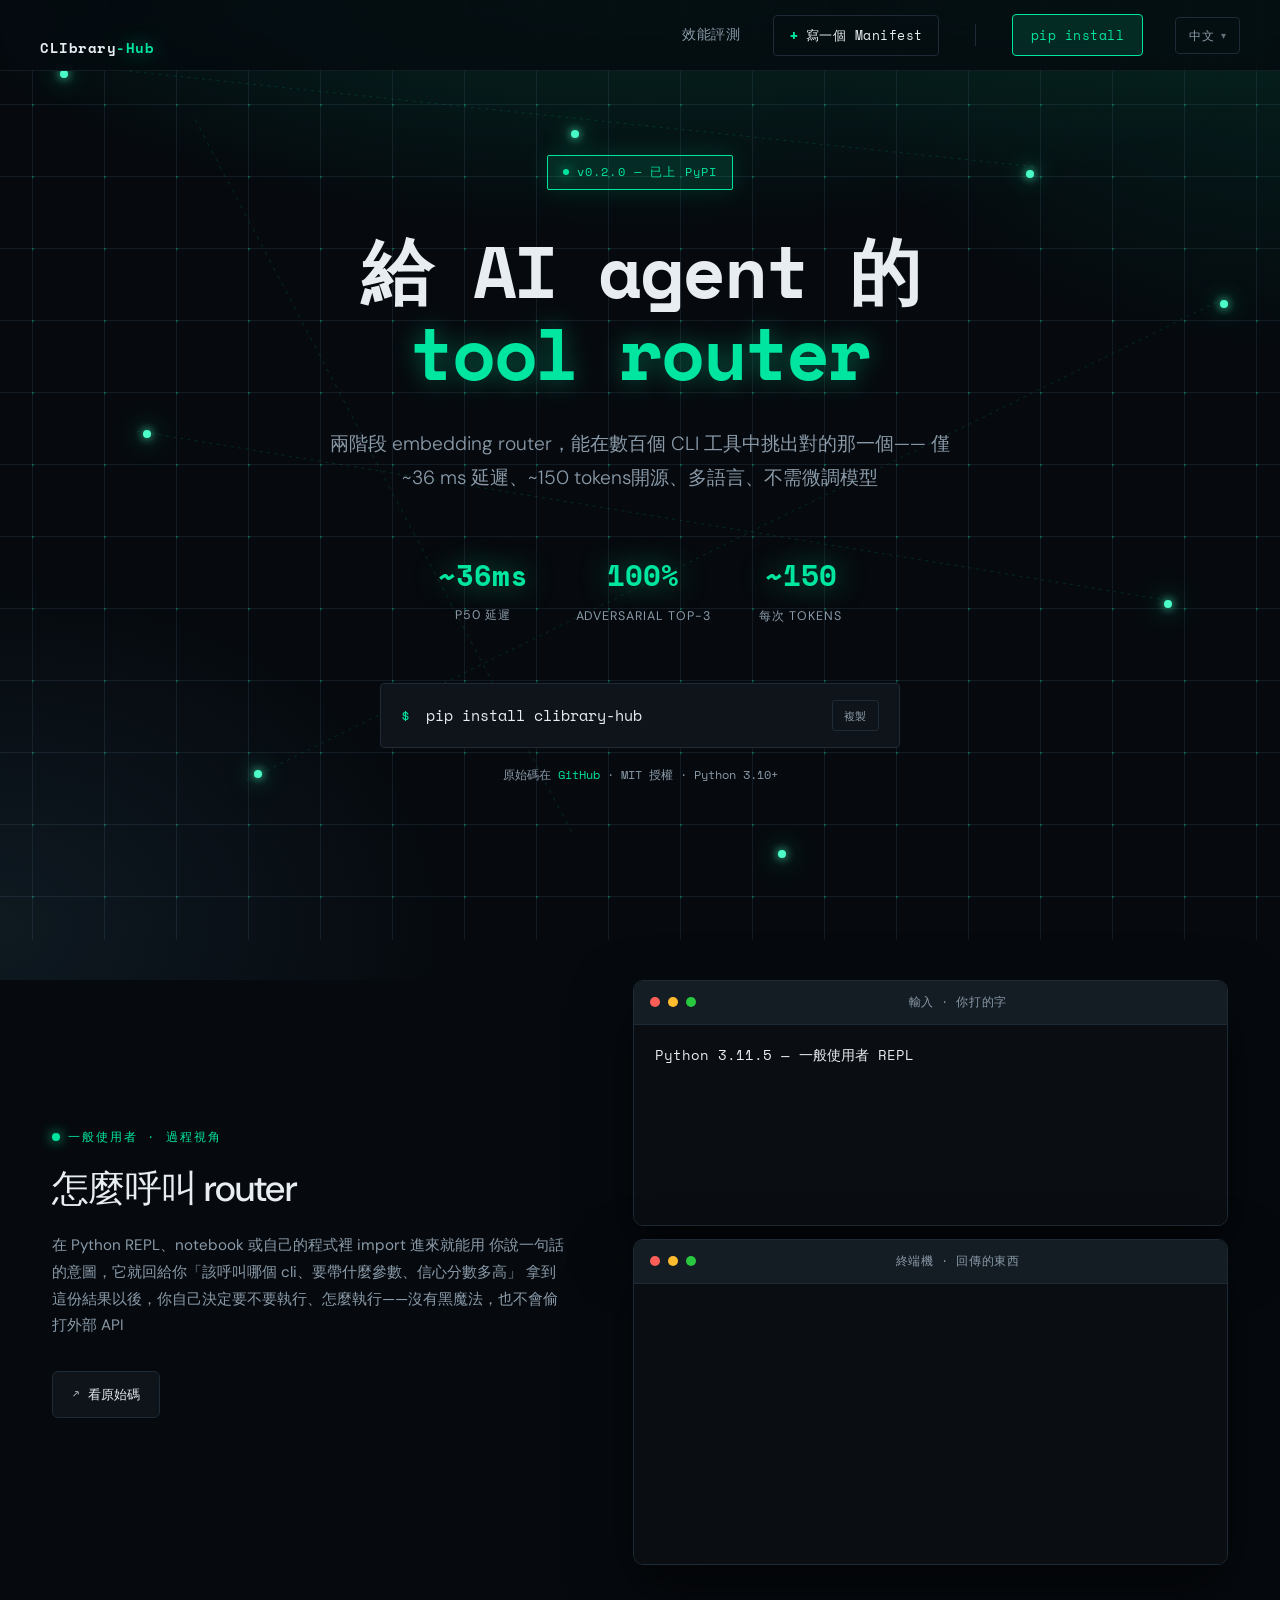
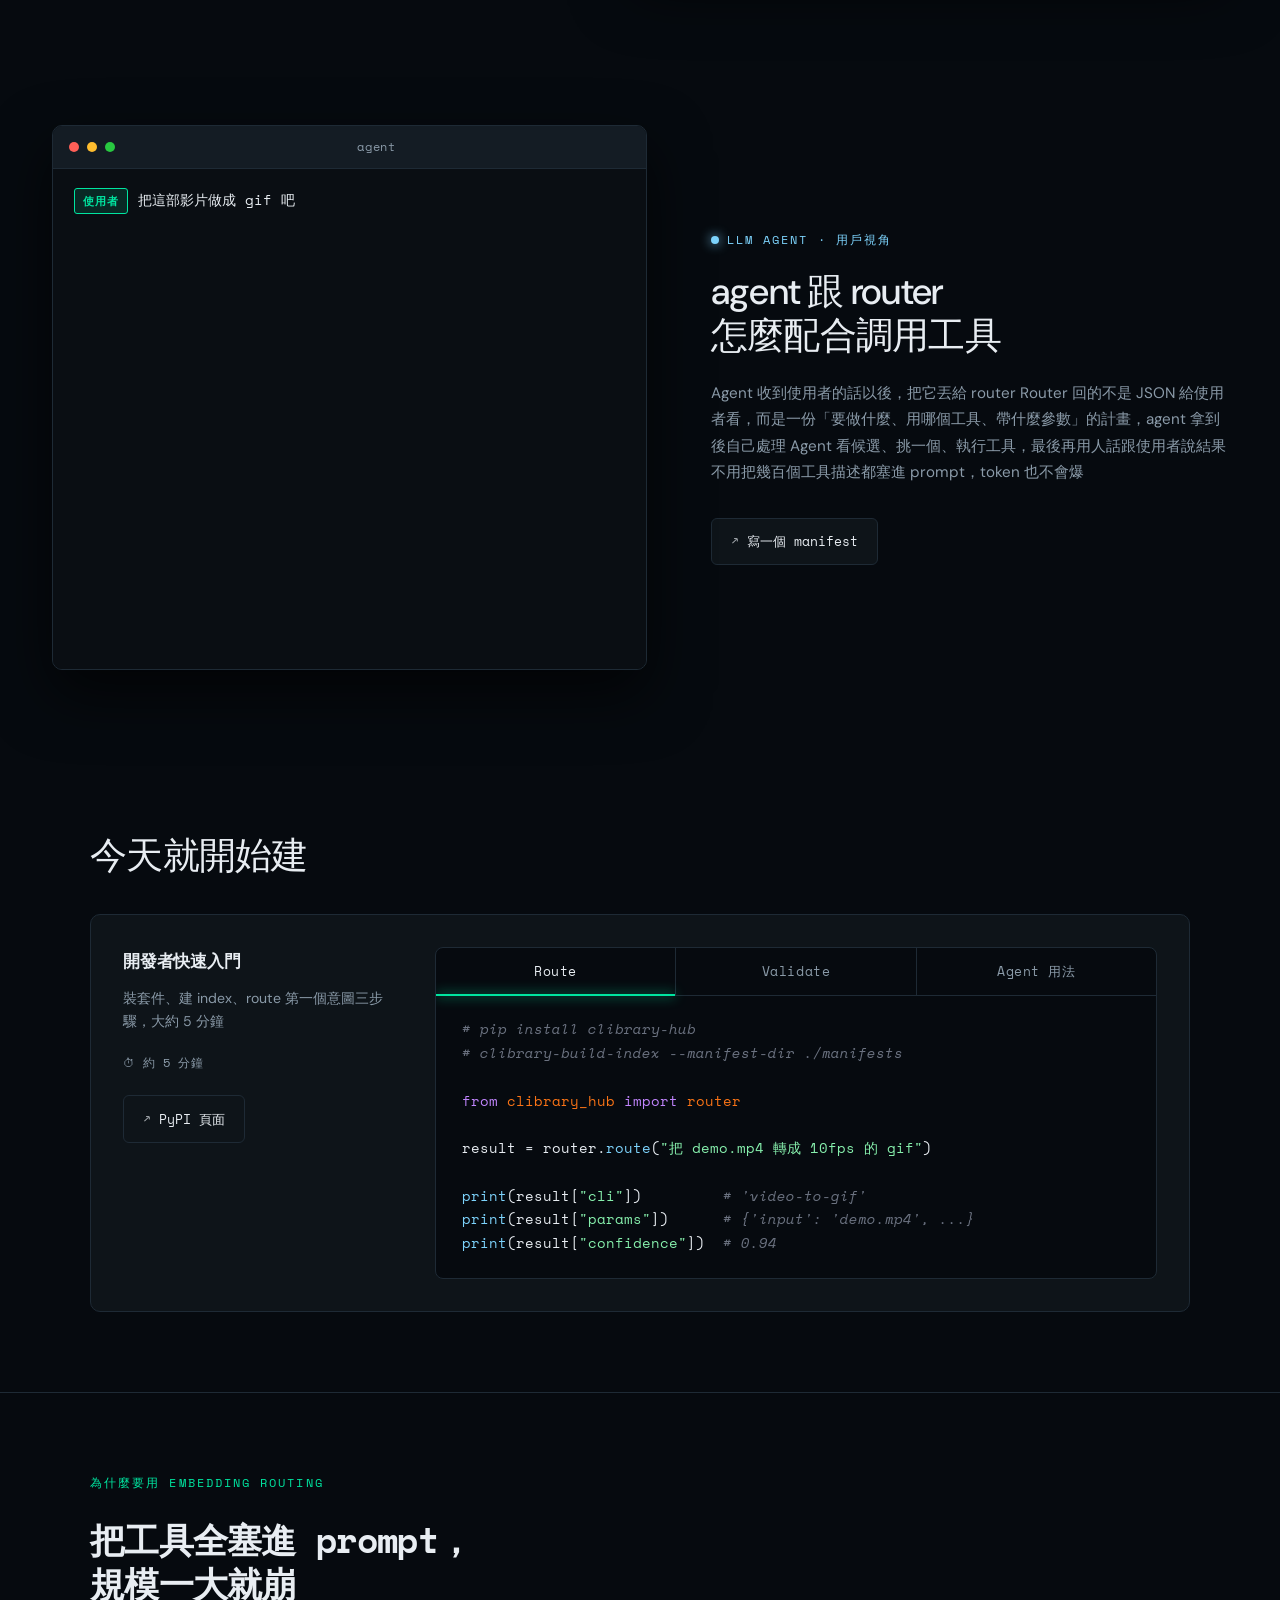
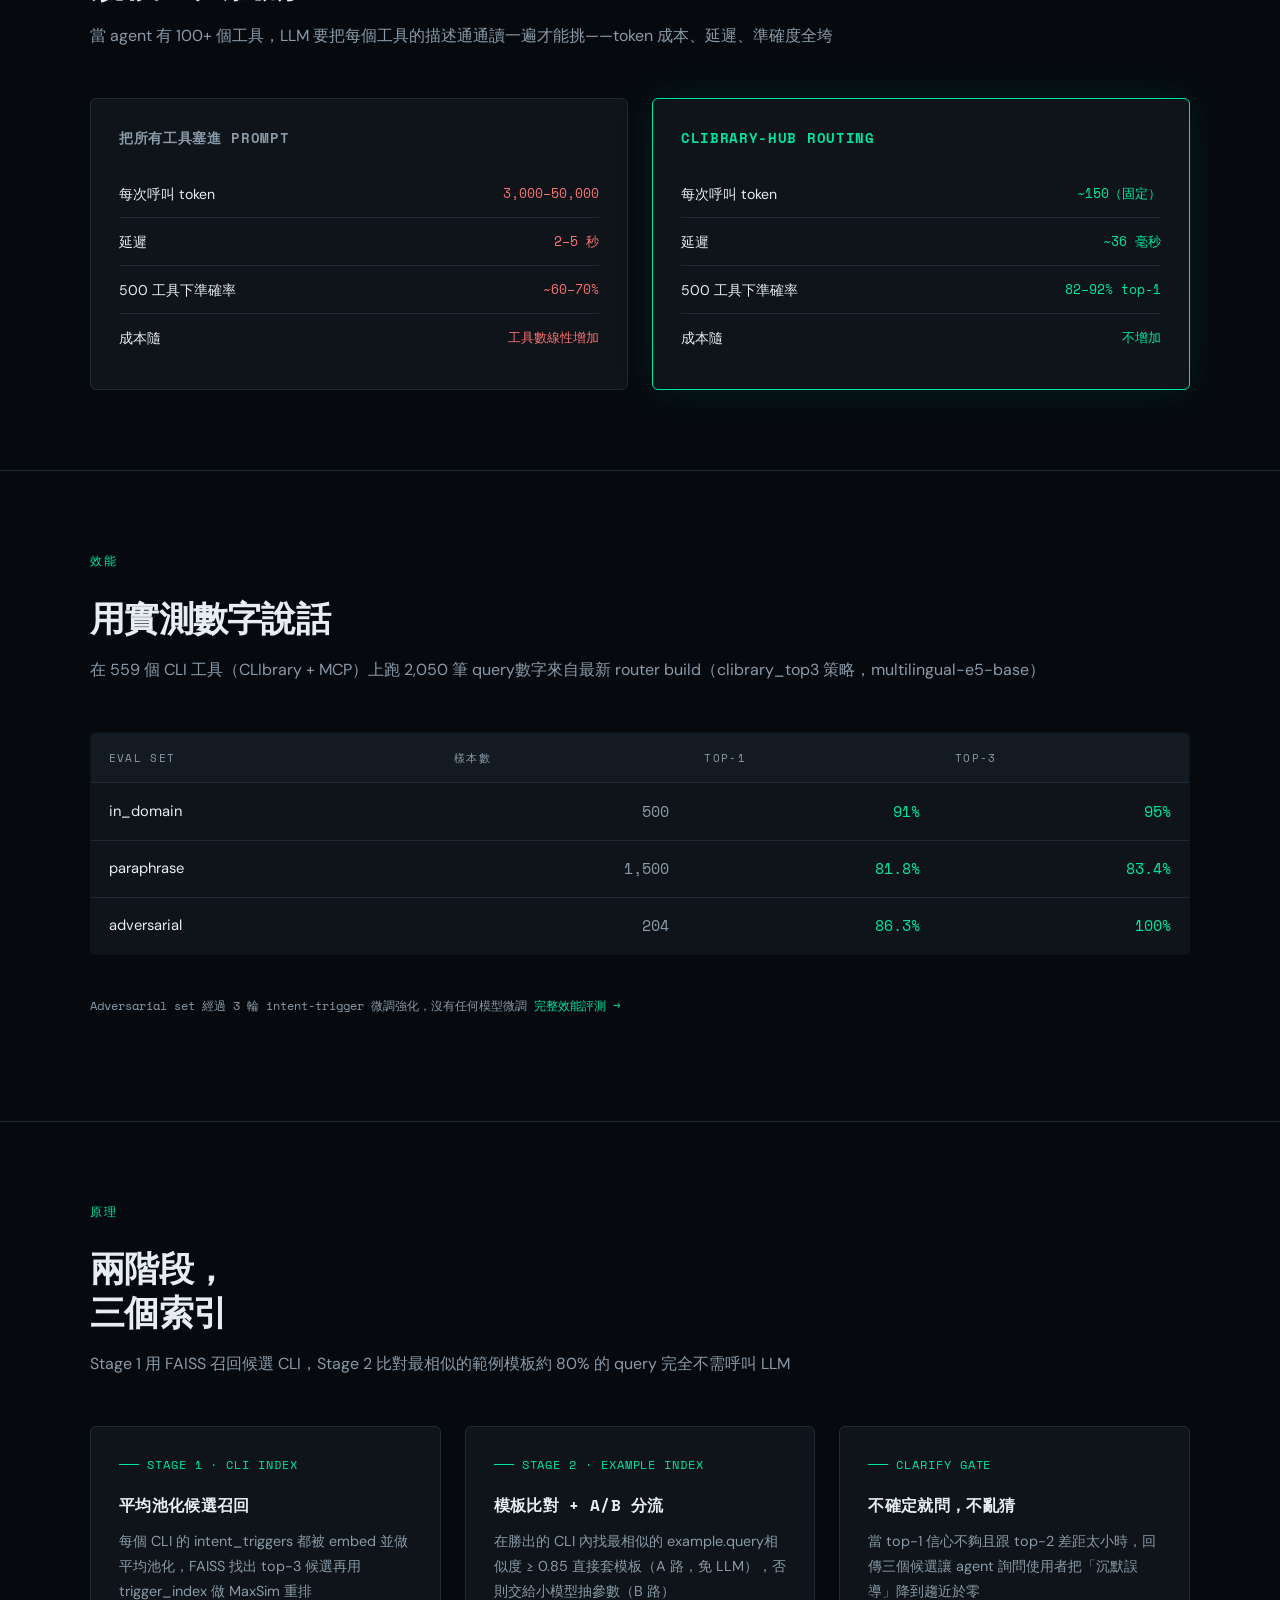
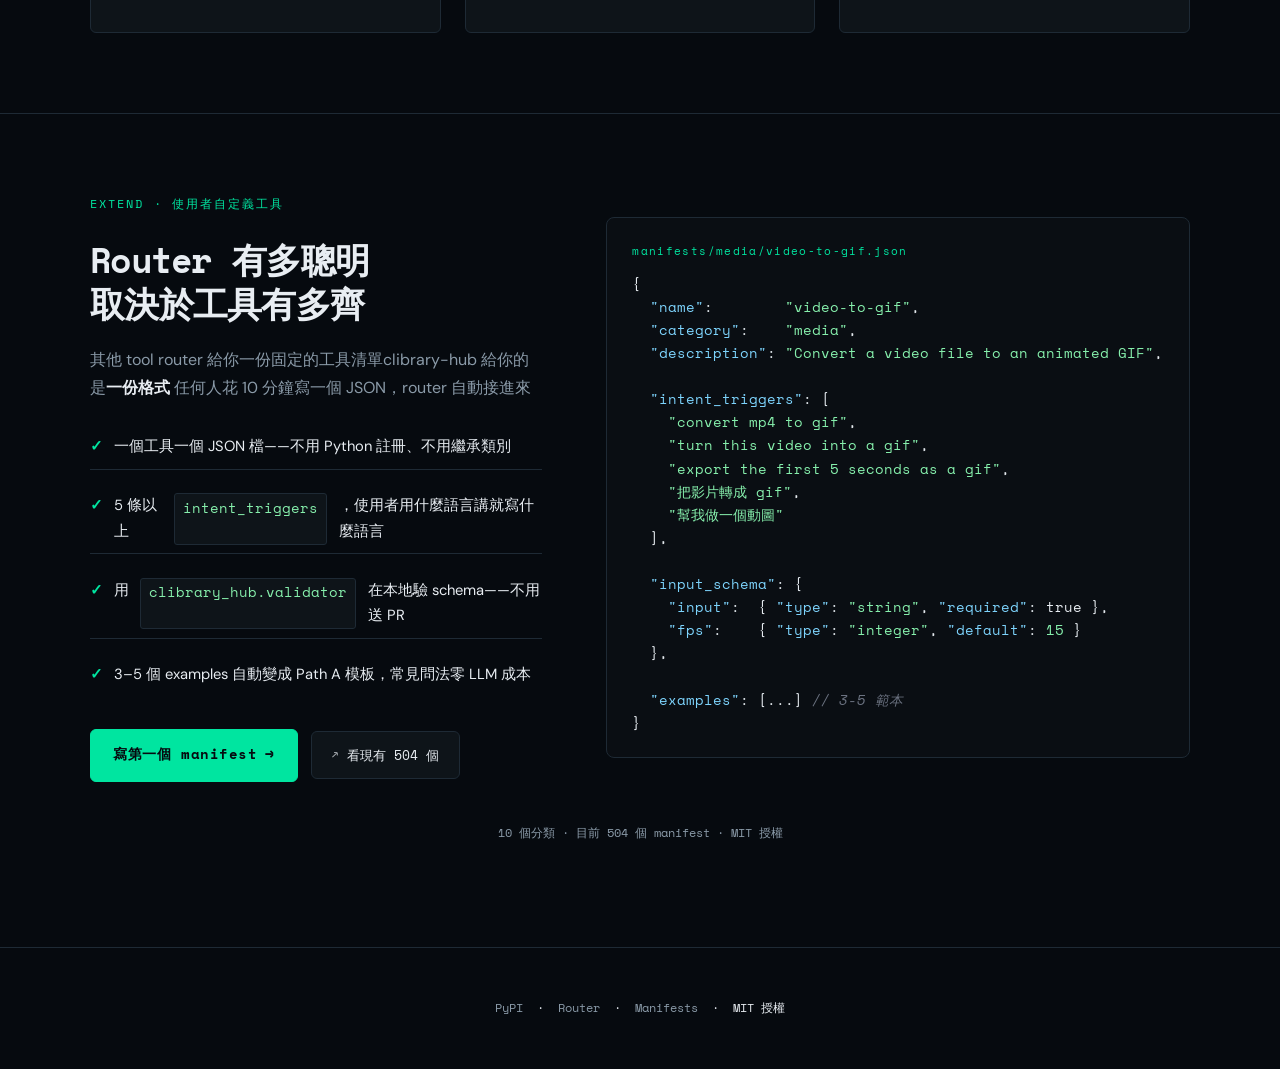
==== commit cb879b1d: "feat: elevate 'Write a Manifest' as the differentiator narrative Two changes that surface manifest a" ====
--- a/zh/index.html
+++ b/zh/index.html
@@ -33,7 +33,7 @@
   <div class="logo"><a href="/zh/">CLIbrary<span>-Hub</span></a></div>
   <div class="nav-links">
     <a href="/zh/benchmark.html">效能評測</a>
-    <a href="/zh/create.html">寫一個 Manifest</a>
+    <a href="/zh/create.html" class="nav-secondary">寫一個 Manifest</a>
     <span class="nav-divider"></span>
     <a href="https://pypi.org/project/clibrary-hub/" class="nav-cta">pip install</a>
     <div class="lang-switch" id="lang-switch">
@@ -269,27 +269,56 @@
 
 <hr class="divider">
 
-<section class="block">
-  <p class="section-label">MANIFESTS</p>
-  <h2 class="section-title">每個 CLI<br>就是一個 JSON 檔</h2>
-  <p class="section-sub">Manifest 描述一個工具：做什麼、何時用、需要什麼、回傳什麼Manifests 放在獨立的 MIT 授權註冊表</p>
-
-  <div class="categories">
-    <div class="cat">ai-ml</div>
-    <div class="cat">devops</div>
-    <div class="cat">data</div>
-    <div class="cat">web</div>
-    <div class="cat">security</div>
-    <div class="cat">media</div>
-    <div class="cat">productivity</div>
-    <div class="cat">finance</div>
-    <div class="cat">science</div>
-    <div class="cat">networking</div>
-  </div>
-
-  <p class="install-note" style="text-align:left; margin-top:2rem;">
-    上 <a href="https://github.com/clibrary-hub/manifests">GitHub</a> 瀏覽註冊表，
-    或 <a href="/zh/create.html">寫一個自己的 manifest →</a>
+<section class="extend-section">
+  <div class="extend-grid">
+    <div class="extend-text">
+      <p class="section-label">EXTEND · 使用者自定義工具</p>
+      <h2 class="section-title">Router 有多聰明<br>取決於工具有多齊</h2>
+      <p class="section-sub" style="max-width:none;margin-bottom:0;">
+        其他 tool router 給你一份固定的工具清單clibrary-hub 給你的是<strong style="color:var(--text);">一份格式</strong>
+        任何人花 10 分鐘寫一個 JSON，router 自動接進來
+      </p>
+
+      <ul class="extend-bullets">
+        <li>一個工具一個 JSON 檔——不用 Python 註冊、不用繼承類別</li>
+        <li>5 條以上 <code>intent_triggers</code>，使用者用什麼語言講就寫什麼語言</li>
+        <li>用 <code>clibrary_hub.validator</code> 在本地驗 schema——不用送 PR</li>
+        <li>3–5 個 examples 自動變成 Path A 模板，常見問法零 LLM 成本</li>
+      </ul>
+
+      <div class="extend-cta-row">
+        <a href="/zh/create.html" class="extend-cta-primary">寫第一個 manifest</a>
+        <a href="https://github.com/clibrary-hub/manifests" class="feature-cta">看現有 504 個</a>
+      </div>
+    </div>
+
+    <div class="extend-preview">
+      <span class="extend-preview-label">manifests/media/video-to-gif.json</span>
+<pre style="margin:0;background:transparent;border:none;padding:0;font-size:0.82rem;line-height:1.7;"><code>{
+  <span class="k">"name"</span>:        <span class="s">"video-to-gif"</span>,
+  <span class="k">"category"</span>:    <span class="s">"media"</span>,
+  <span class="k">"description"</span>: <span class="s">"Convert a video file to an animated GIF"</span>,
+
+  <span class="k">"intent_triggers"</span>: [
+    <span class="s">"convert mp4 to gif"</span>,
+    <span class="s">"turn this video into a gif"</span>,
+    <span class="s">"export the first 5 seconds as a gif"</span>,
+    <span class="s">"把影片轉成 gif"</span>,
+    <span class="s">"幫我做一個動圖"</span>
+  ],
+
+  <span class="k">"input_schema"</span>: {
+    <span class="k">"input"</span>:  { <span class="k">"type"</span>: <span class="s">"string"</span>, <span class="k">"required"</span>: true },
+    <span class="k">"fps"</span>:    { <span class="k">"type"</span>: <span class="s">"integer"</span>, <span class="k">"default"</span>: <span class="s">15</span> }
+  },
+
+  <span class="k">"examples"</span>: [...] <span class="c">// 3-5 範本</span>
+}</code></pre>
+    </div>
+  </div>
+
+  <p class="install-note" style="text-align:center; margin-top:2.5rem; max-width:none;">
+    10 個分類 · 目前 504 個 manifest · MIT 授權
   </p>
 </section>
 
--- a/assets/style.css
+++ b/assets/style.css
@@ -261,6 +261,33 @@
   box-shadow: 0 0 18px rgba(0, 229, 160, 0.18);
 }
 
+/* Secondary CTA — used for 'Write a Manifest' to elevate it
+   above the plain Benchmark link without competing with the
+   primary pip install button */
+.nav-secondary {
+  display: inline-flex;
+  align-items: center;
+  gap: 0.4rem;
+  border: 1px solid var(--border);
+  padding: 0.5rem 0.95rem;
+  border-radius: 4px;
+  color: var(--text) !important;
+  font-size: 0.82rem;
+  transition: all 0.2s;
+}
+.nav-secondary::before {
+  content: '+';
+  color: var(--accent);
+  font-weight: 700;
+  font-size: 1rem;
+  line-height: 1;
+}
+.nav-secondary:hover {
+  border-color: var(--accent);
+  color: var(--accent) !important;
+  background: var(--accent-dim);
+}
+
 .lang-active { color: var(--accent) !important; }
 
 @media (max-width: 720px) {
@@ -1274,6 +1301,101 @@
 .bad { color: #f87171; }
 
 /* ============================================================
+   Extend section — promote manifest authoring
+   ============================================================ */
+.extend-section {
+  position: relative;
+  z-index: 2;
+  max-width: none;
+  padding: 5rem 2rem;
+}
+.extend-grid {
+  max-width: 1100px;
+  margin: 0 auto;
+  display: grid;
+  grid-template-columns: 1fr 1.1fr;
+  gap: 4rem;
+  align-items: center;
+}
+@media (max-width: 920px) {
+  .extend-grid { grid-template-columns: 1fr; gap: 2rem; }
+}
+
+.extend-text .section-title { margin-bottom: 1.2rem; }
+.extend-bullets {
+  list-style: none;
+  margin: 1.5rem 0;
+  padding: 0;
+}
+.extend-bullets li {
+  display: flex;
+  gap: 0.7rem;
+  padding: 0.55rem 0;
+  border-bottom: 1px solid var(--border);
+  font-size: 0.92rem;
+}
+.extend-bullets li:last-child { border-bottom: none; }
+.extend-bullets li::before {
+  content: '✓';
+  color: var(--accent);
+  font-weight: 700;
+  flex-shrink: 0;
+}
+
+.extend-cta-row {
+  display: flex;
+  gap: 0.8rem;
+  flex-wrap: wrap;
+  margin-top: 2rem;
+  align-items: center;
+}
+.extend-cta-primary {
+  display: inline-flex;
+  align-items: center;
+  gap: 0.5rem;
+  font-family: var(--mono);
+  font-size: 0.85rem;
+  letter-spacing: 0.04em;
+  background: var(--accent);
+  color: #060a0f !important;
+  padding: 0.85rem 1.4rem;
+  border-radius: 6px;
+  text-decoration: none;
+  font-weight: 700;
+  border: 1px solid var(--accent);
+  transition: all 0.2s;
+}
+.extend-cta-primary::after { content: '→'; }
+.extend-cta-primary:hover {
+  box-shadow: 0 0 24px rgba(0, 229, 160, 0.5);
+  transform: translateY(-1px);
+}
+
+.extend-preview {
+  background: #0a0e13;
+  border: 1px solid var(--border);
+  border-radius: 8px;
+  padding: 1.4rem 1.6rem;
+  font-family: var(--mono);
+  font-size: 0.82rem;
+  line-height: 1.7;
+  color: var(--text);
+  position: relative;
+  z-index: 2;
+  isolation: isolate;
+}
+.extend-preview-label {
+  font-size: 0.7rem;
+  color: var(--accent);
+  letter-spacing: 0.12em;
+  margin-bottom: 0.8rem;
+  display: block;
+}
+.extend-preview .k { color: #7dd3fc; }
+.extend-preview .s { color: #86efac; }
+.extend-preview .c { color: #6b7280; font-style: italic; }
+
+/* ============================================================
    Categories
    ============================================================ */
 .categories {
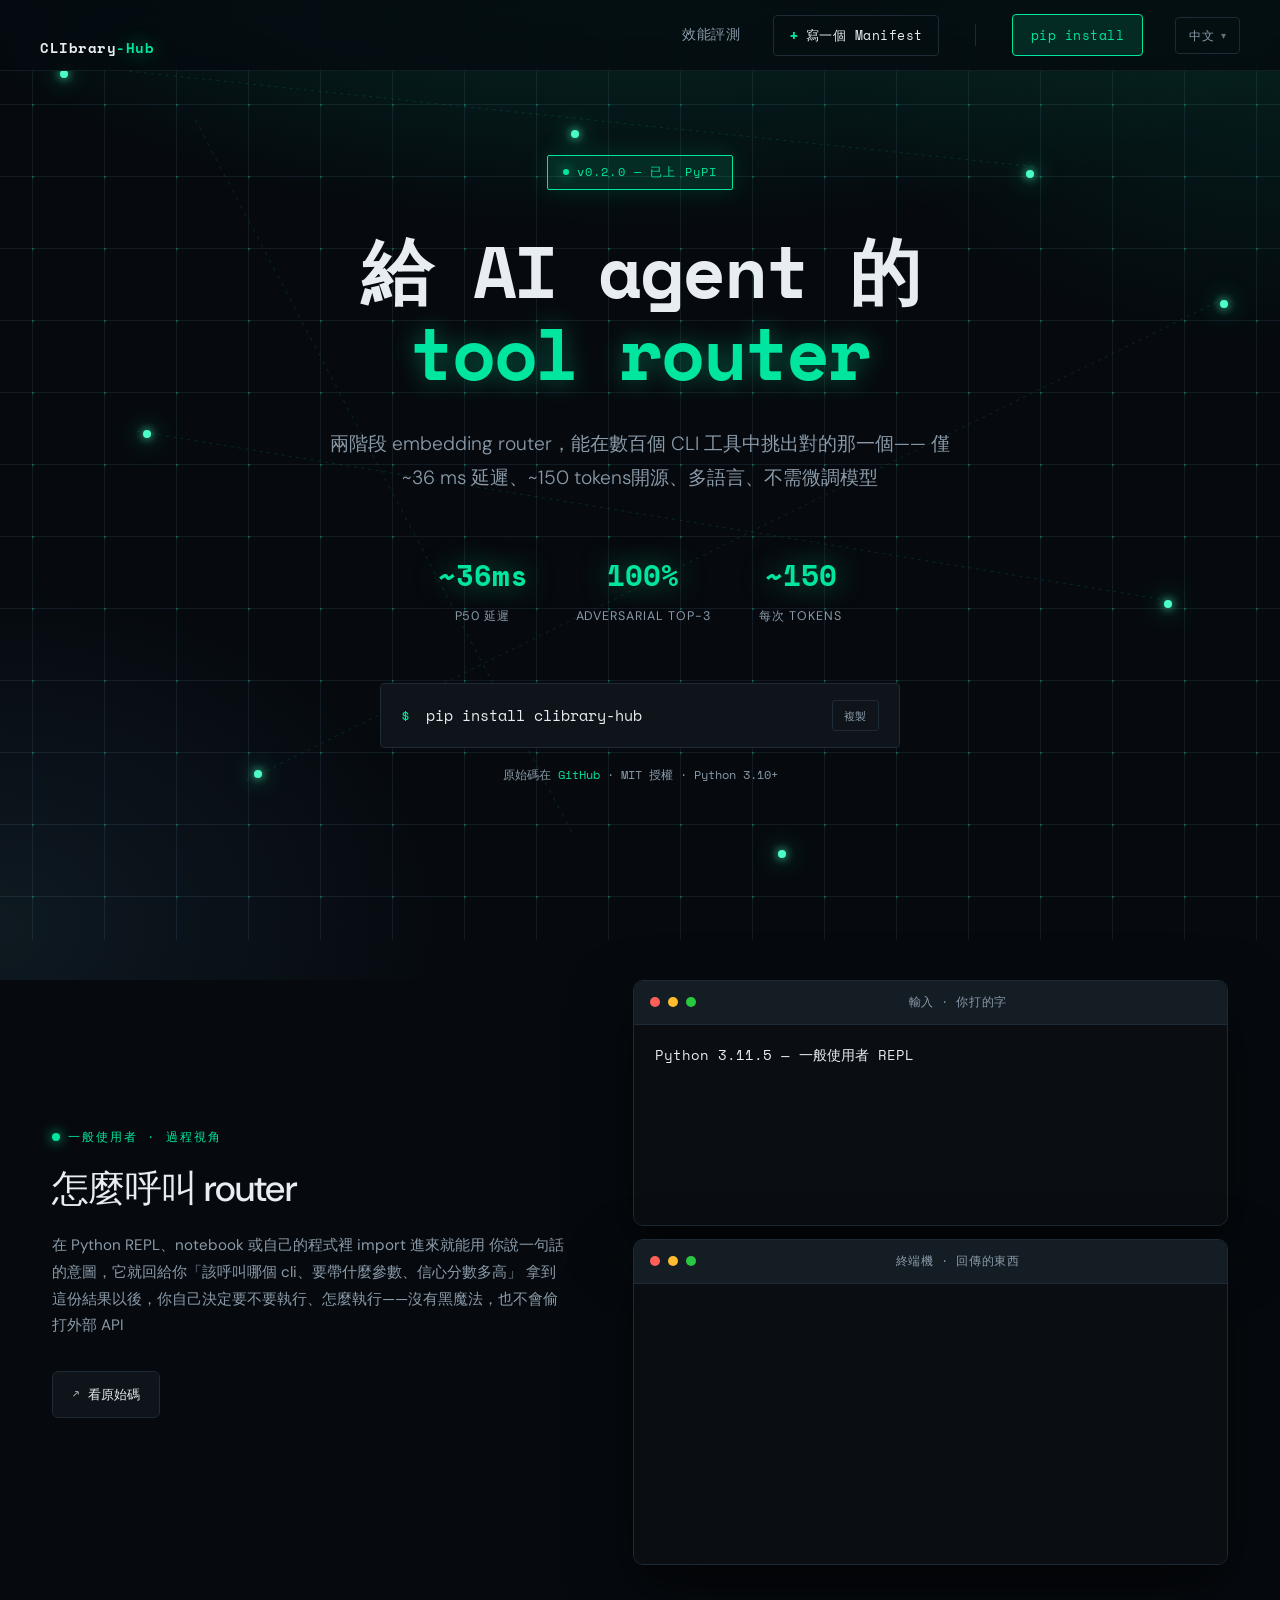
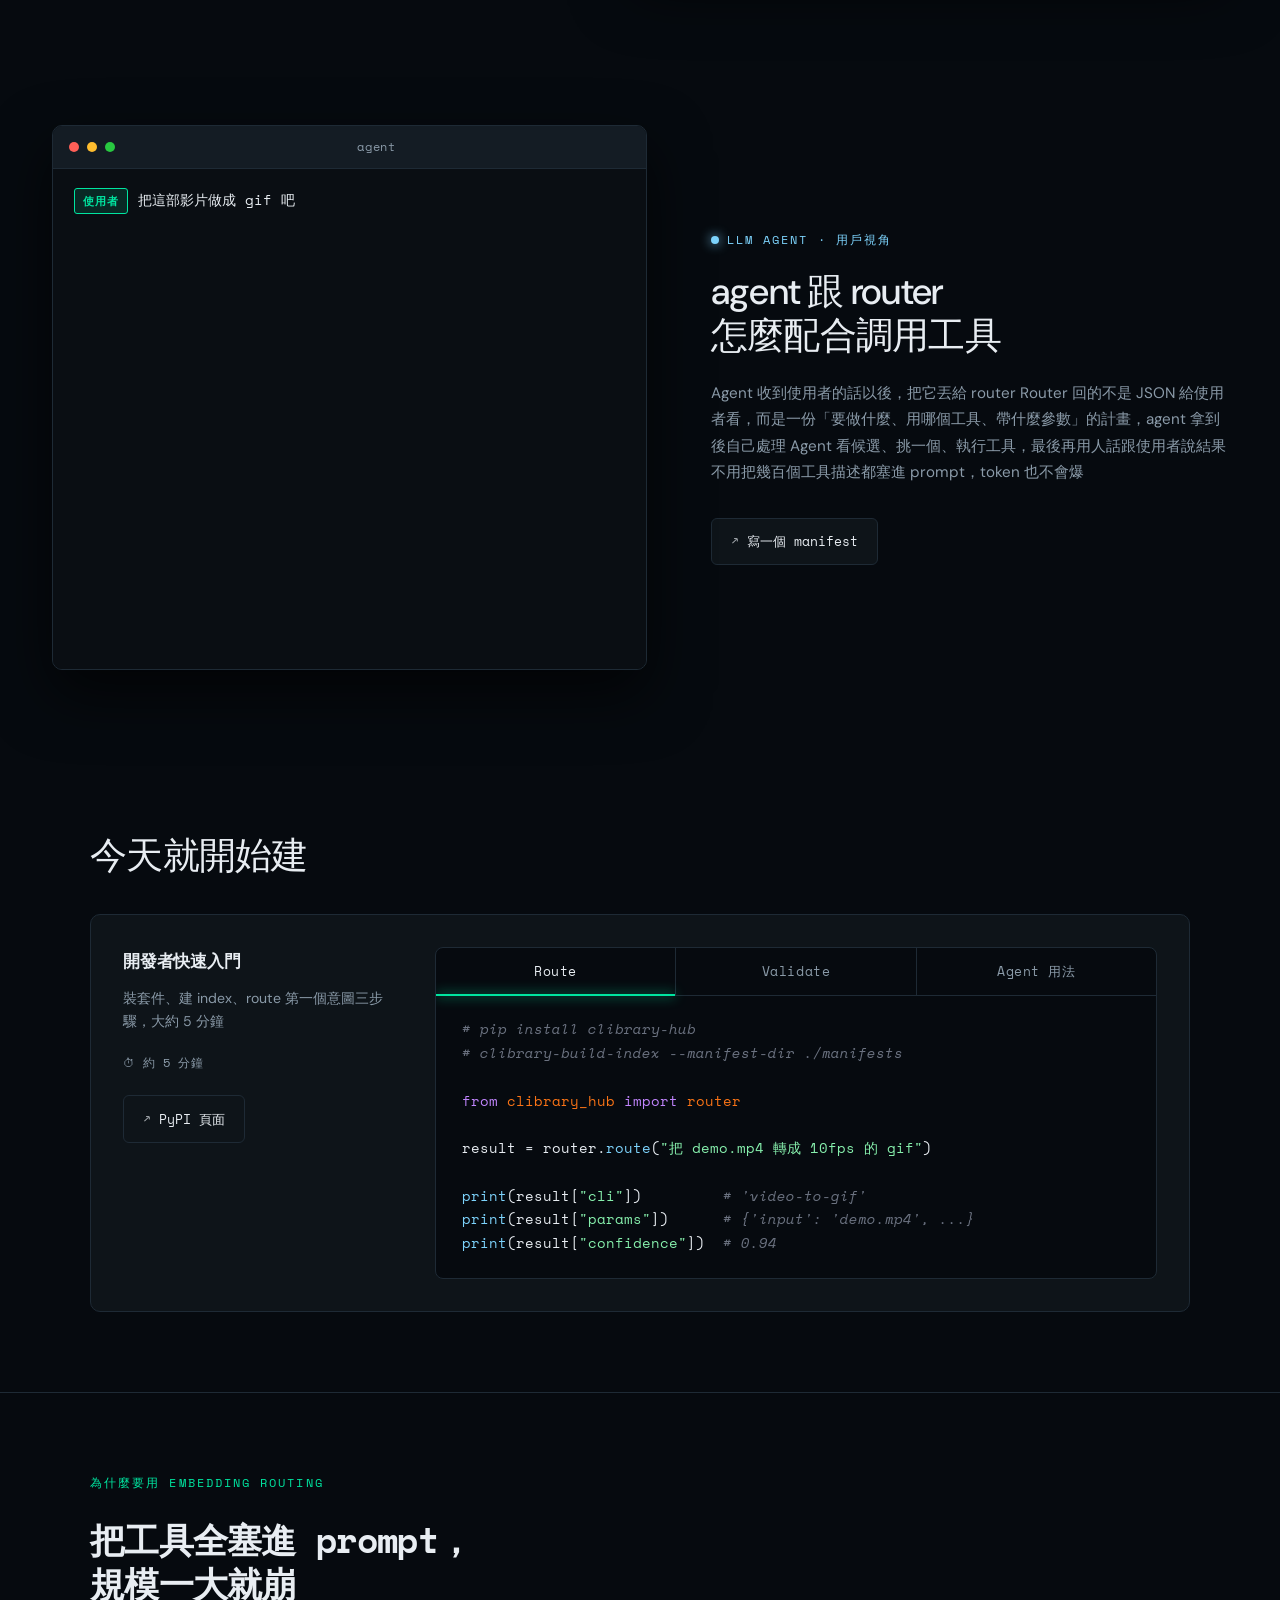
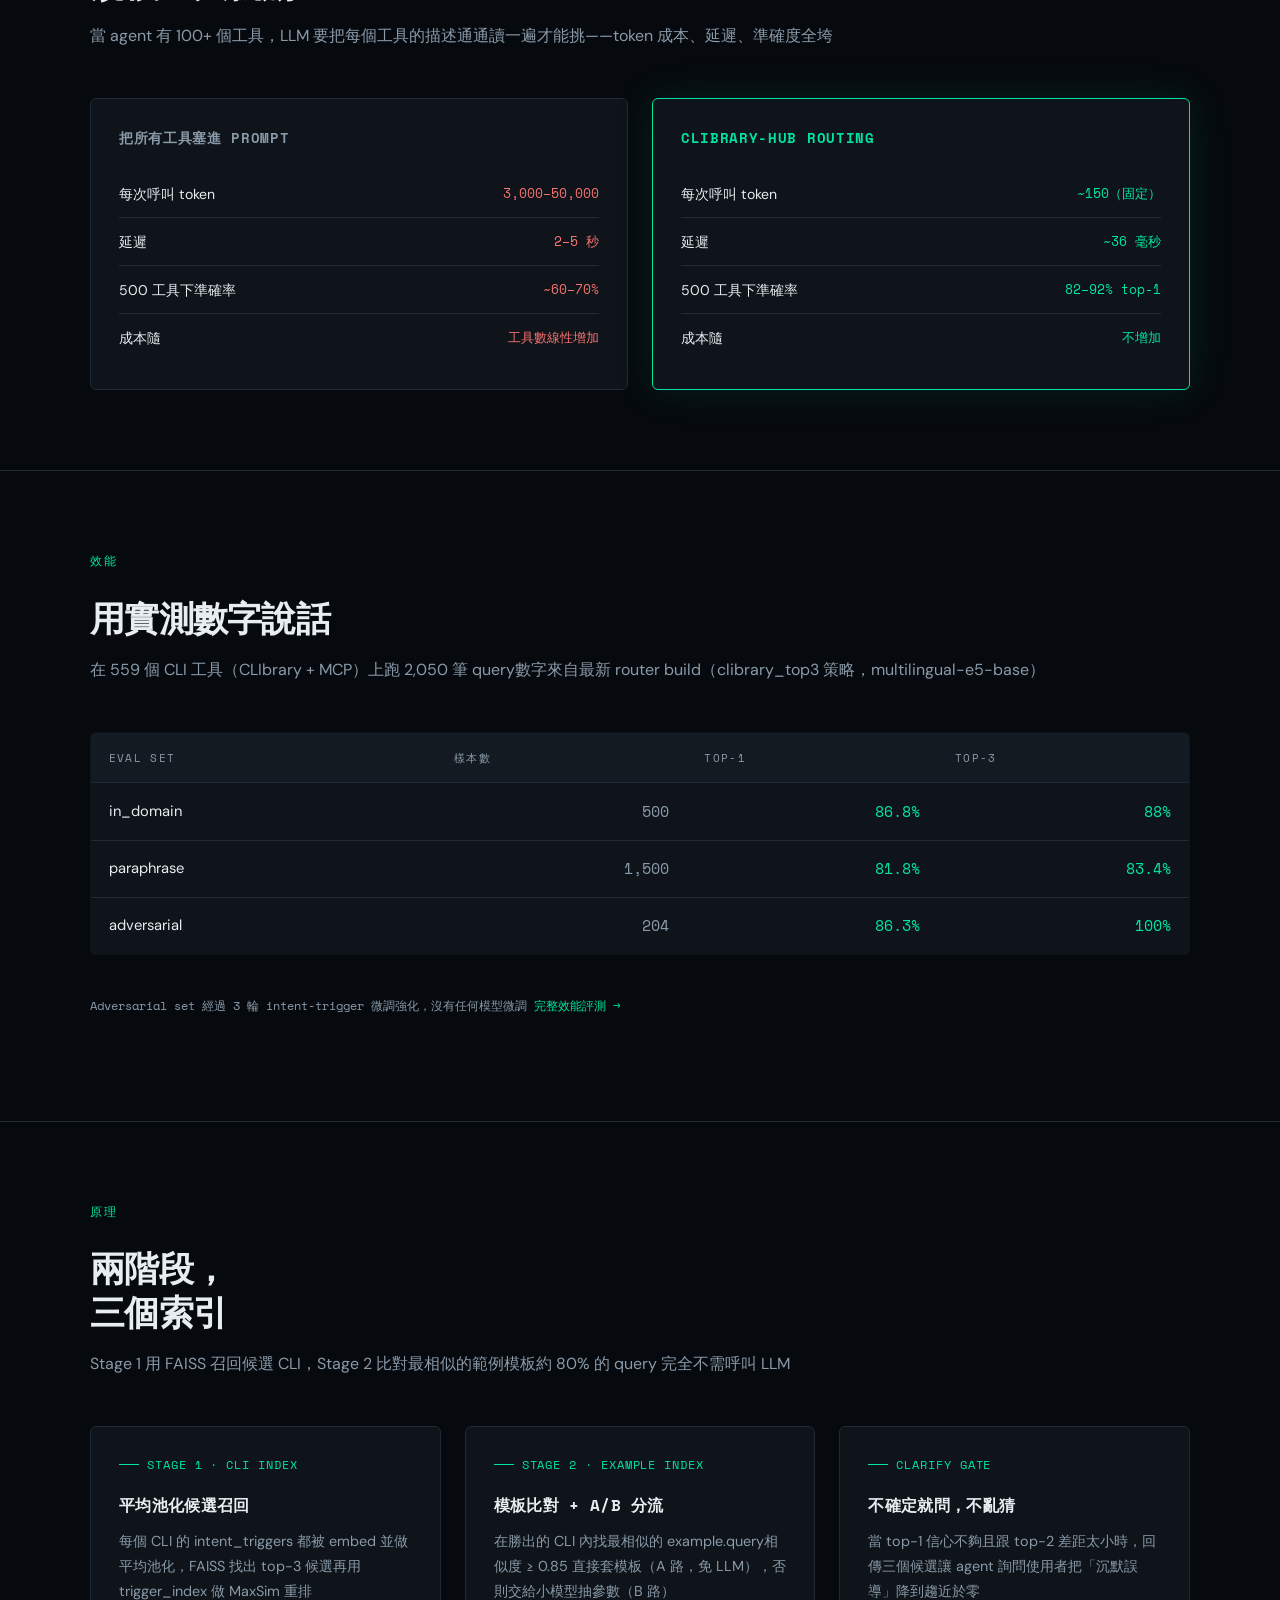
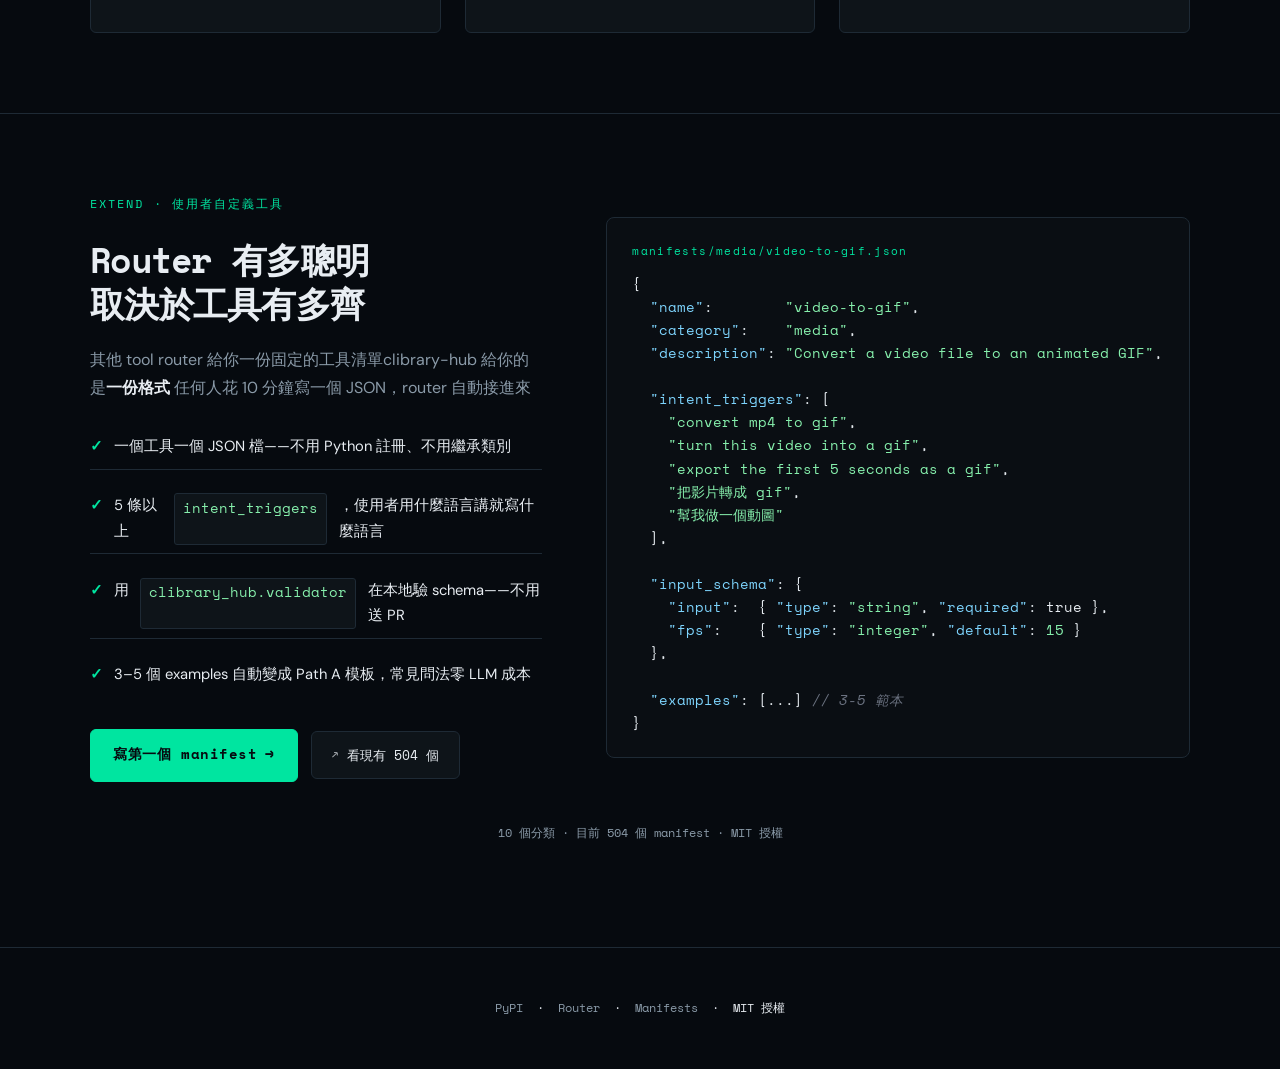
==== commit b62dbb96: "fix: update benchmark numbers with verified runs Re-ran 4 cells with the R3-patched FAISS index and " ====
--- a/zh/index.html
+++ b/zh/index.html
@@ -230,7 +230,7 @@
       <tr><th>EVAL SET</th><th>樣本數</th><th class="num">TOP-1</th><th class="num">TOP-3</th></tr>
     </thead>
     <tbody>
-      <tr><td>in_domain</td><td class="muted">500</td><td class="num">91%</td><td class="num">95%</td></tr>
+      <tr><td>in_domain</td><td class="muted">500</td><td class="num">86.8%</td><td class="num">88%</td></tr>
       <tr><td>paraphrase</td><td class="muted">1,500</td><td class="num">81.8%</td><td class="num">83.4%</td></tr>
       <tr><td>adversarial</td><td class="muted">204</td><td class="num">86.3%</td><td class="num">100%</td></tr>
     </tbody>
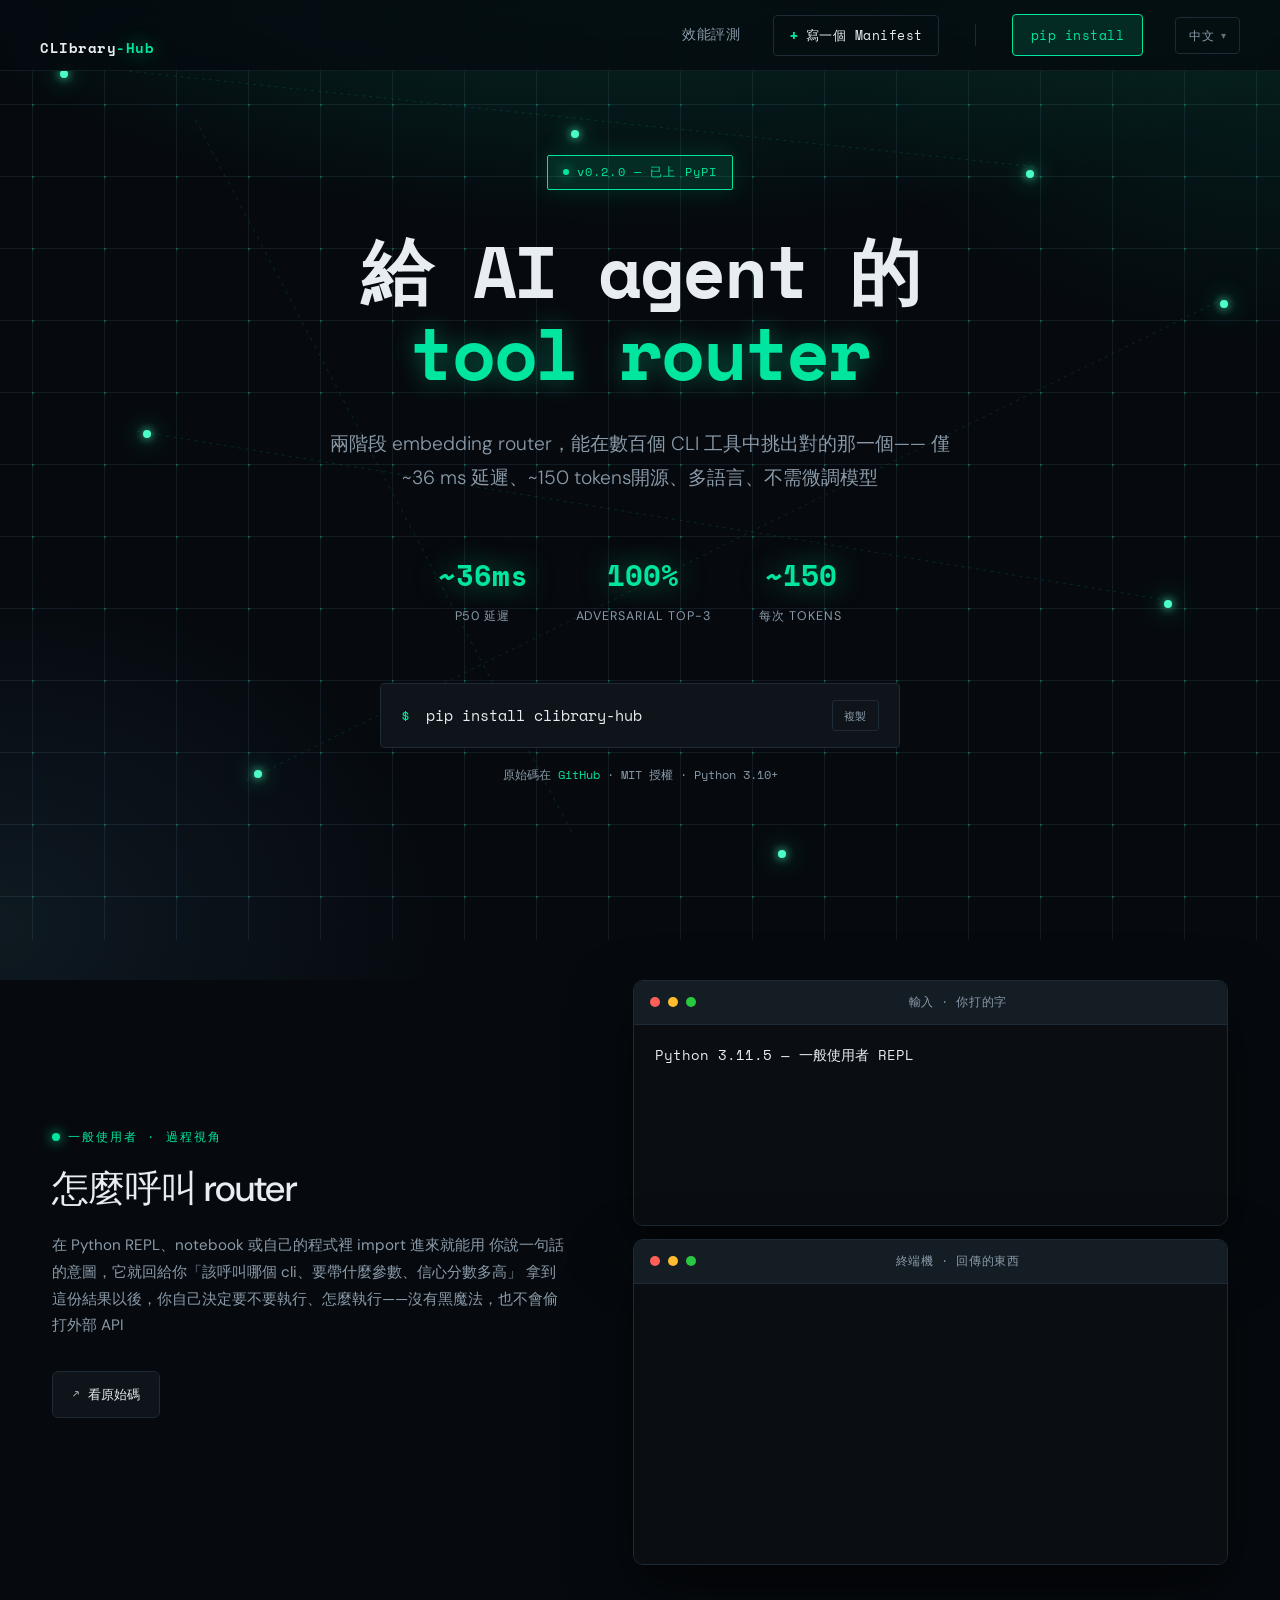
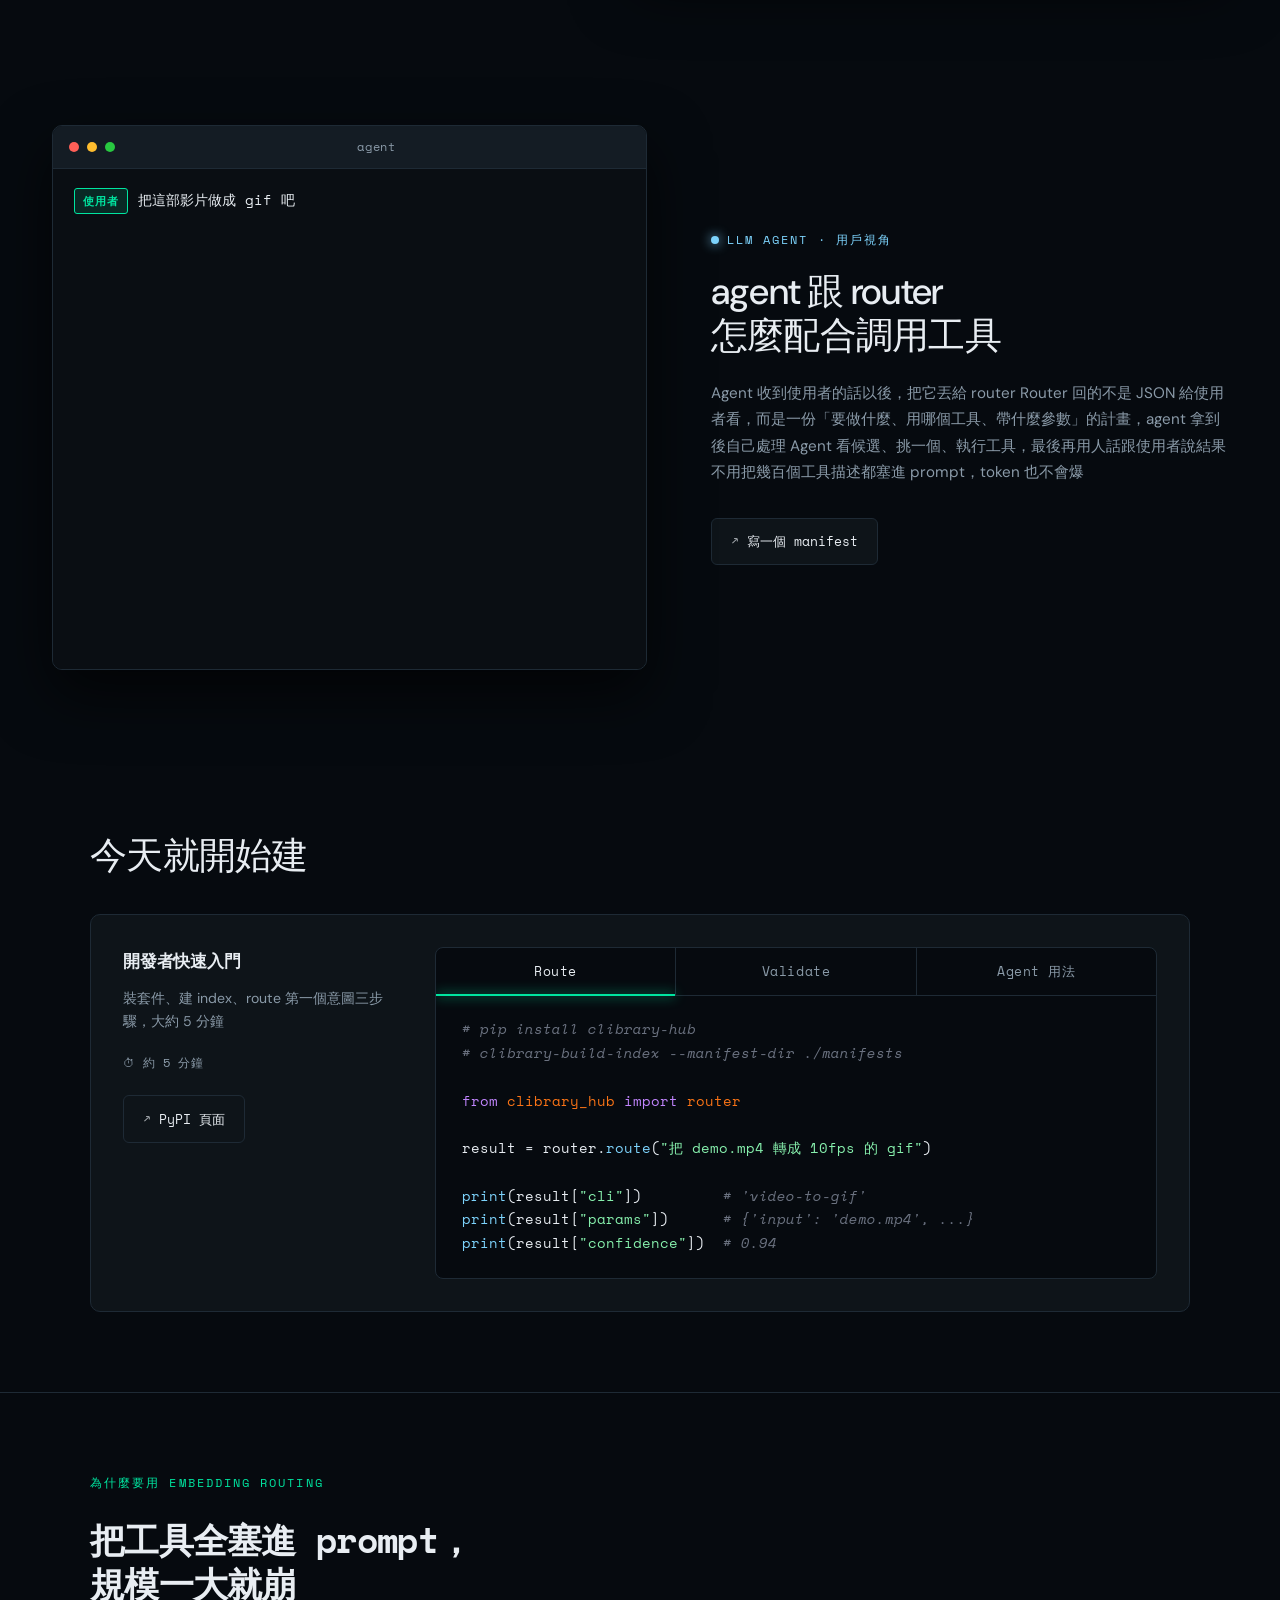
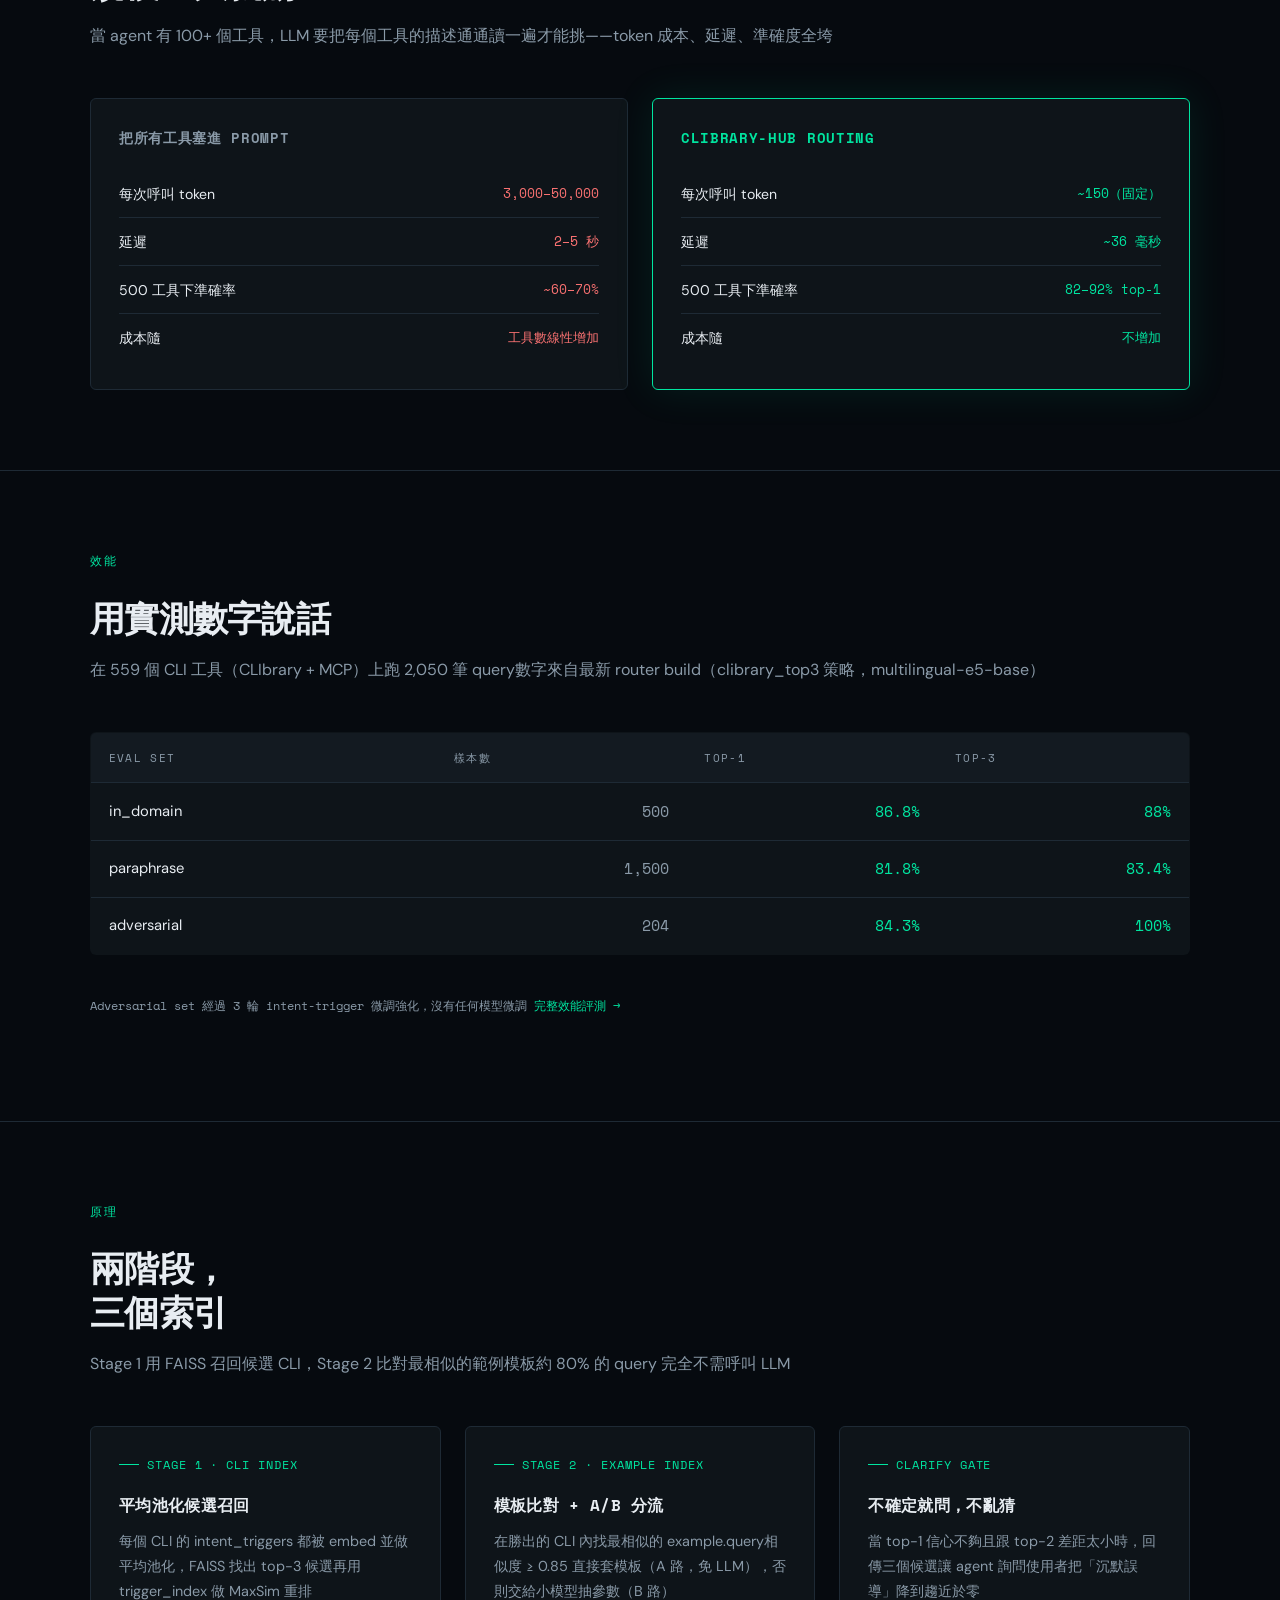
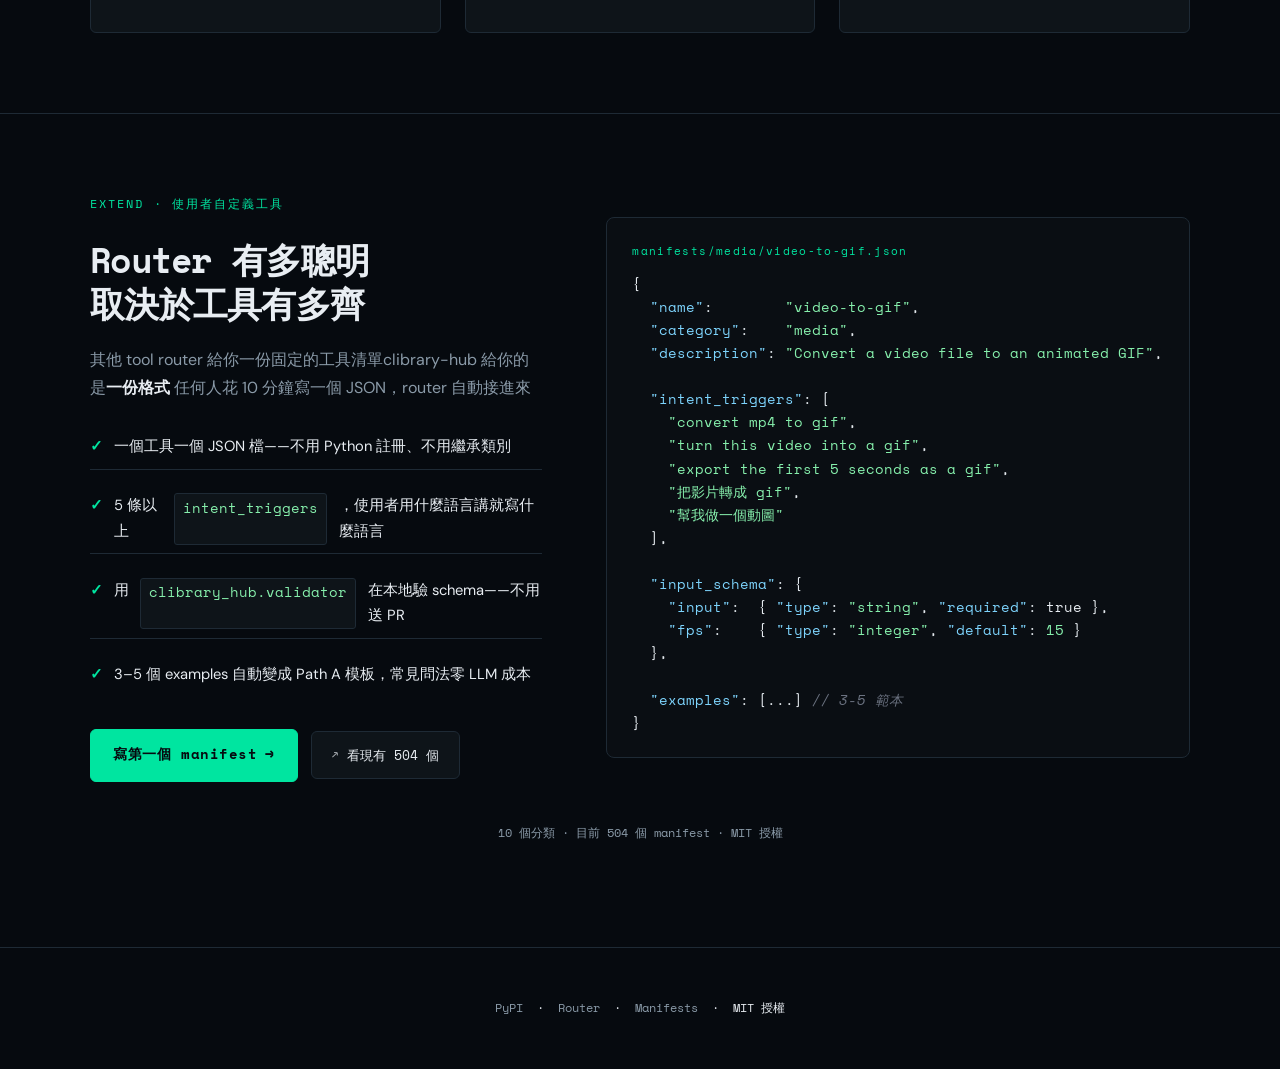
==== commit faef0b17: "fix: homepage adversarial number consistently uses qwen2.5:3b (84.3%) The other rows (paraphrase 81." ====
--- a/zh/index.html
+++ b/zh/index.html
@@ -232,7 +232,7 @@
     <tbody>
       <tr><td>in_domain</td><td class="muted">500</td><td class="num">86.8%</td><td class="num">88%</td></tr>
       <tr><td>paraphrase</td><td class="muted">1,500</td><td class="num">81.8%</td><td class="num">83.4%</td></tr>
-      <tr><td>adversarial</td><td class="muted">204</td><td class="num">86.3%</td><td class="num">100%</td></tr>
+      <tr><td>adversarial</td><td class="muted">204</td><td class="num">84.3%</td><td class="num">100%</td></tr>
     </tbody>
   </table>
   <p class="install-note" style="text-align:left; margin-top:1.5rem;">
